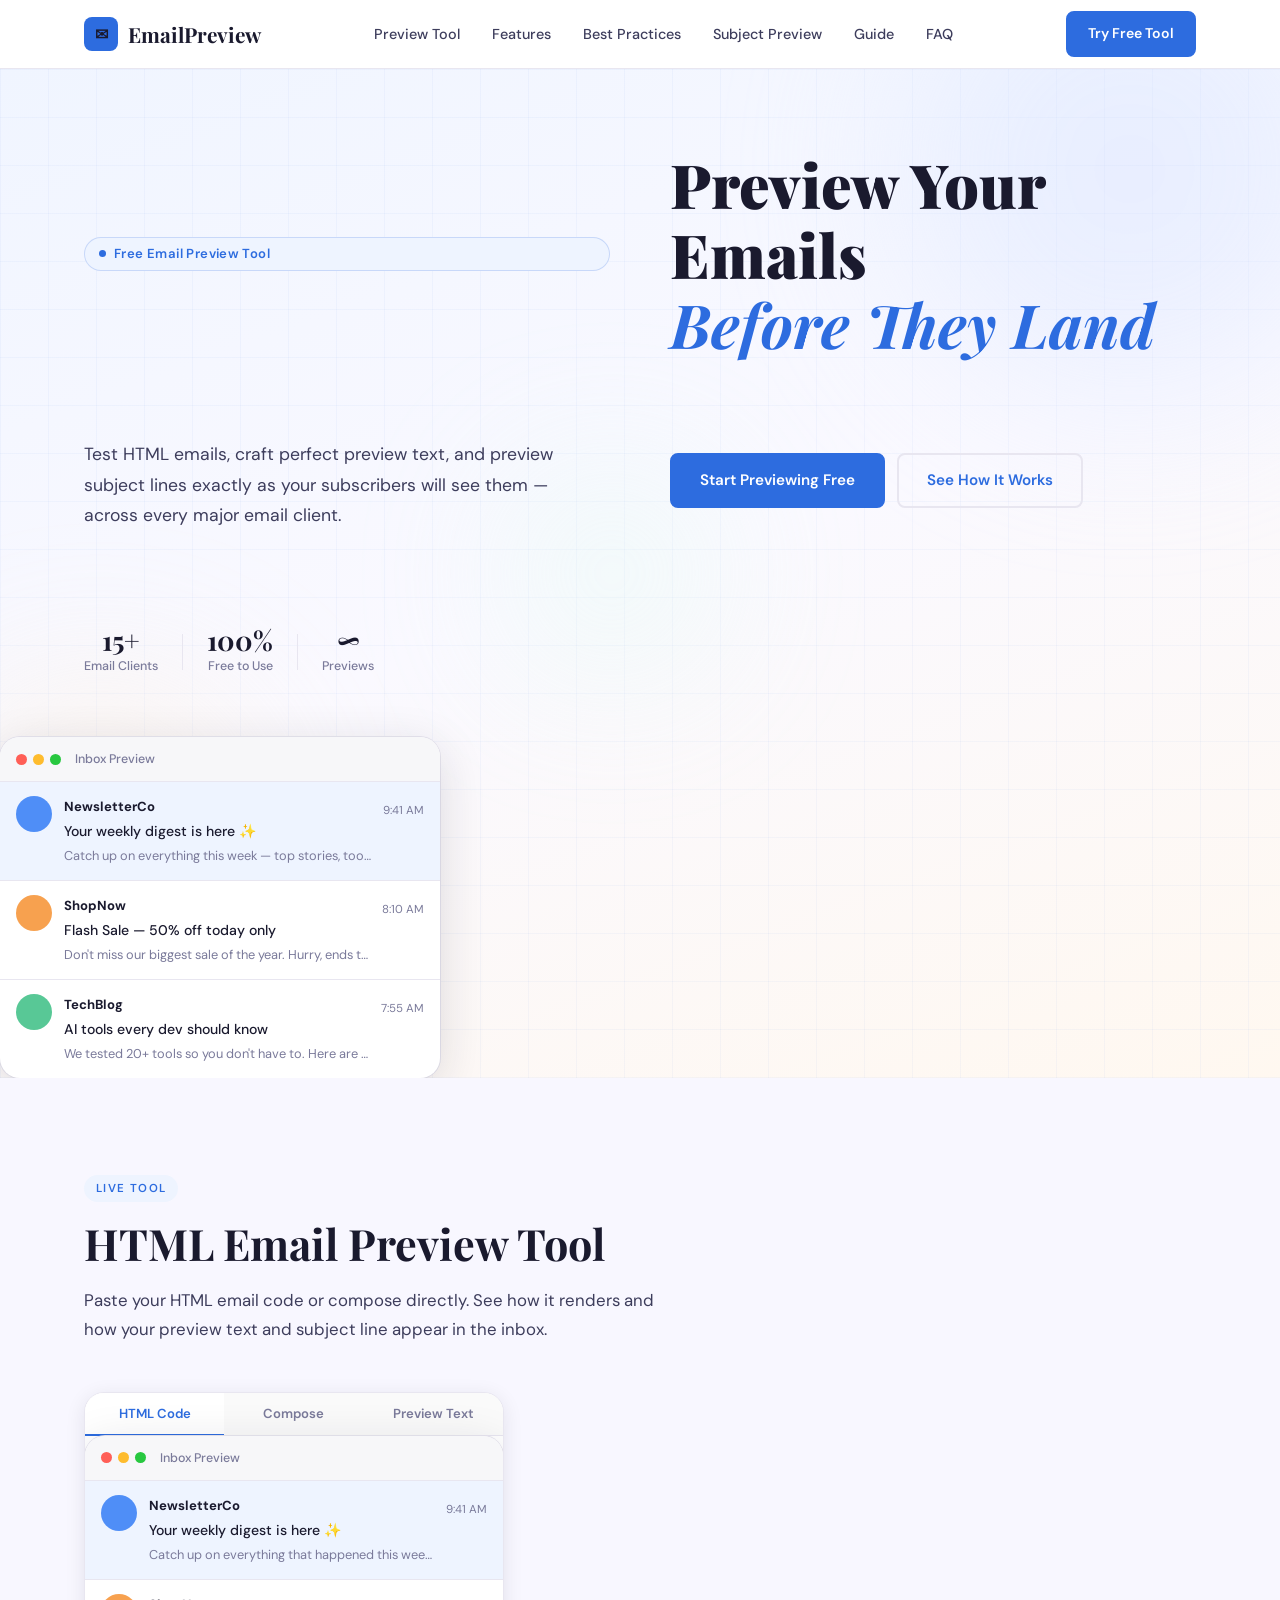
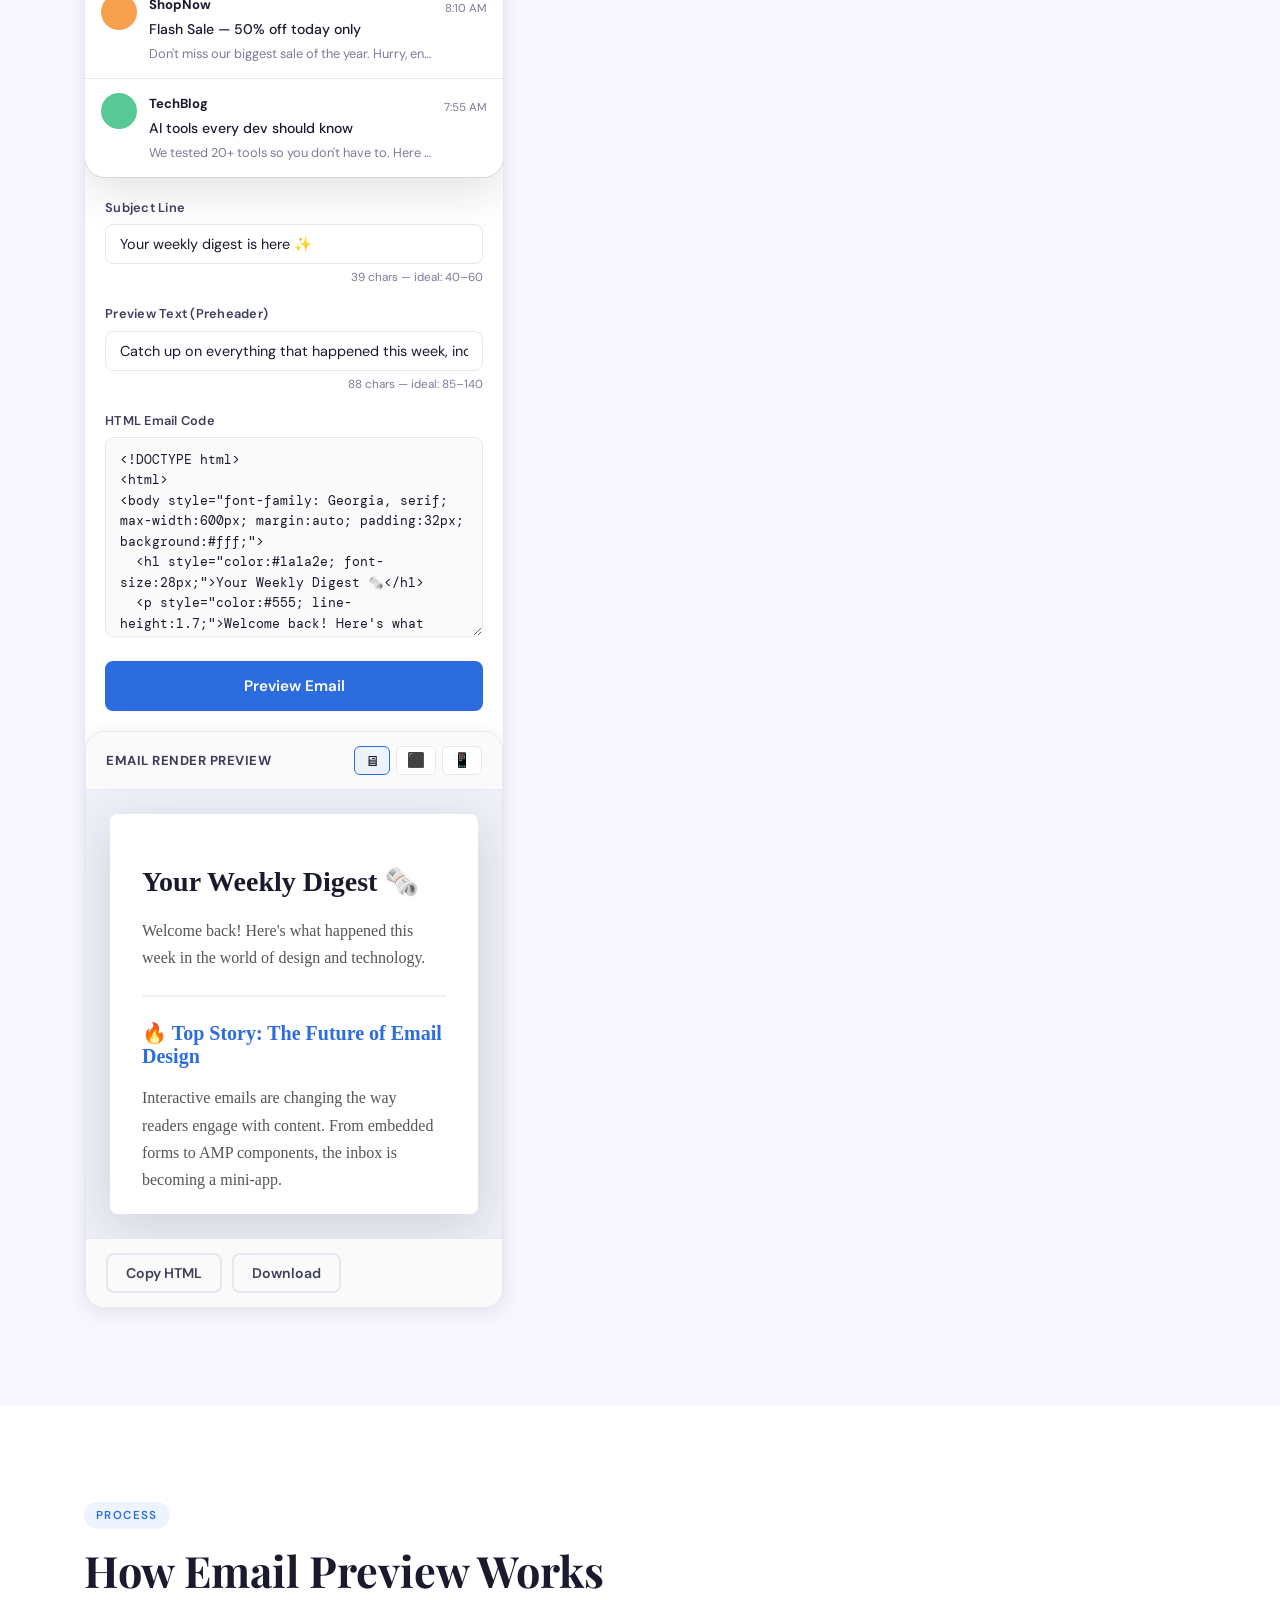
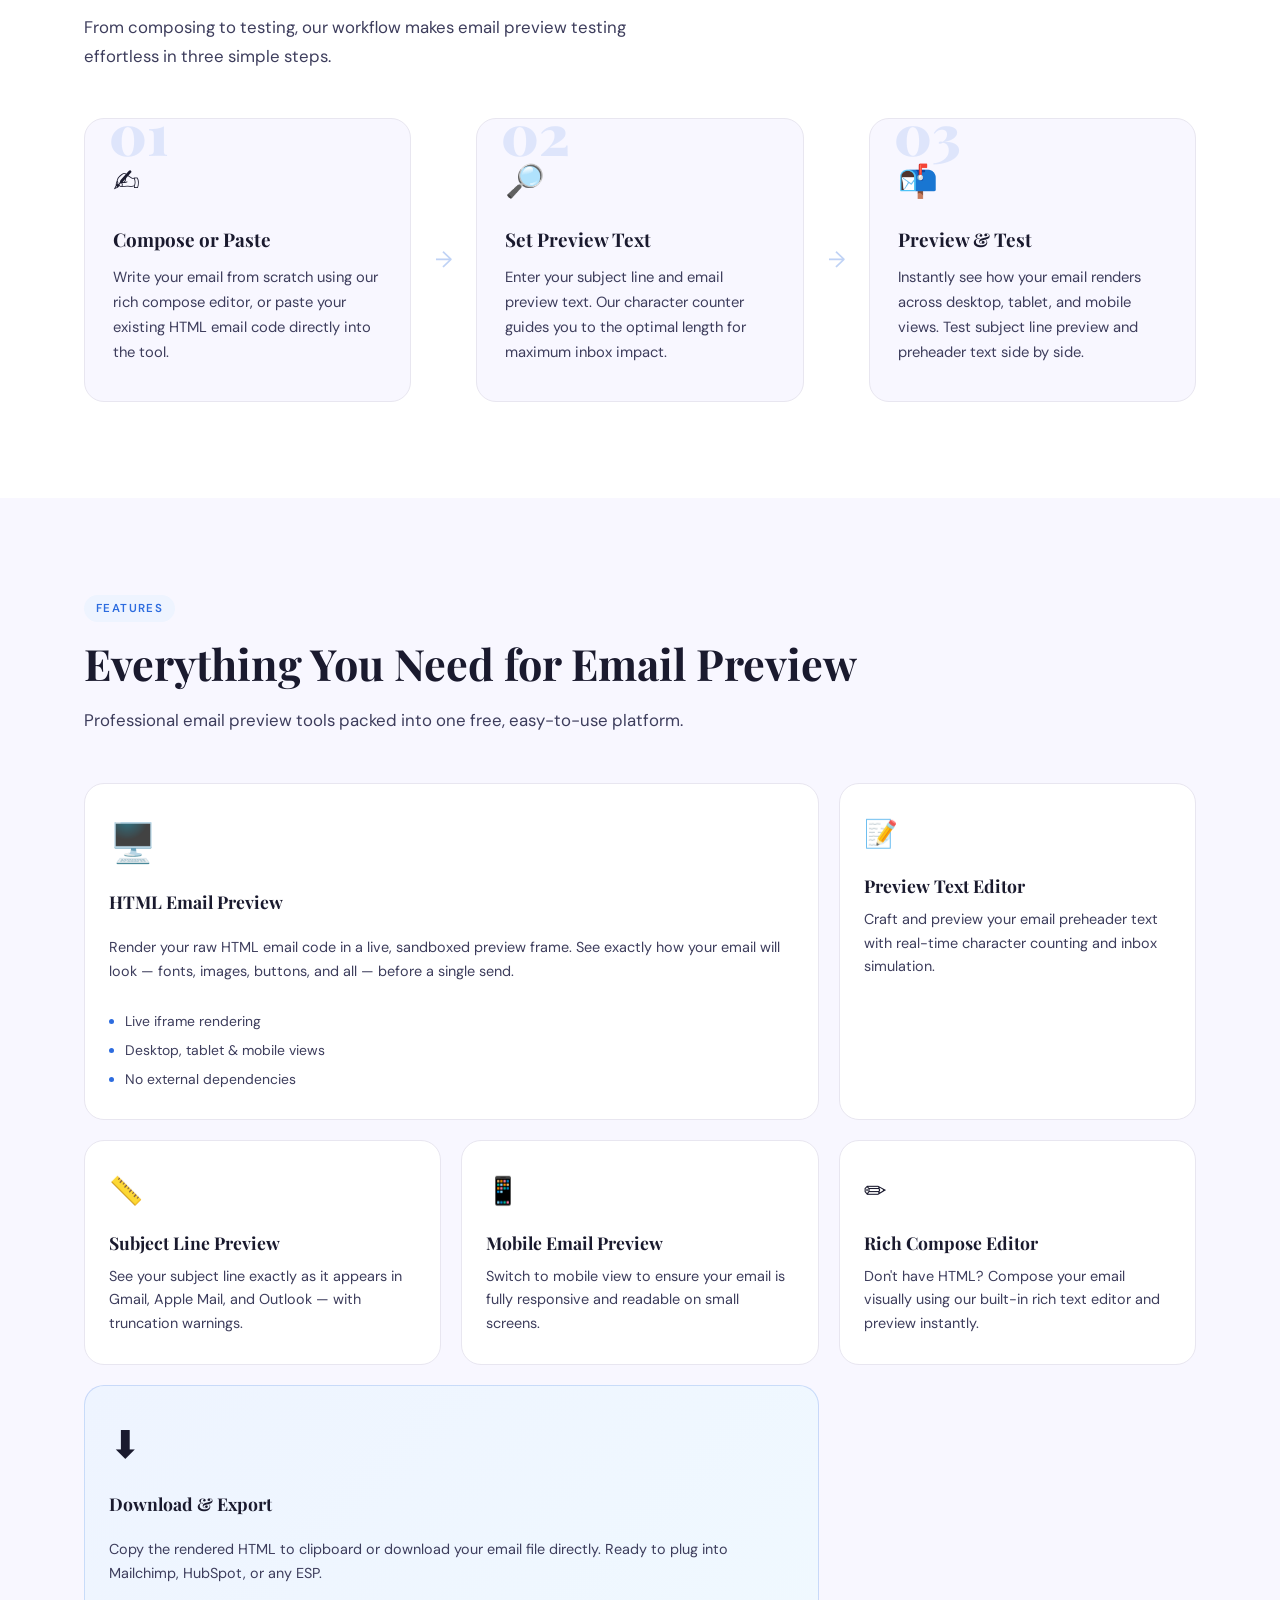
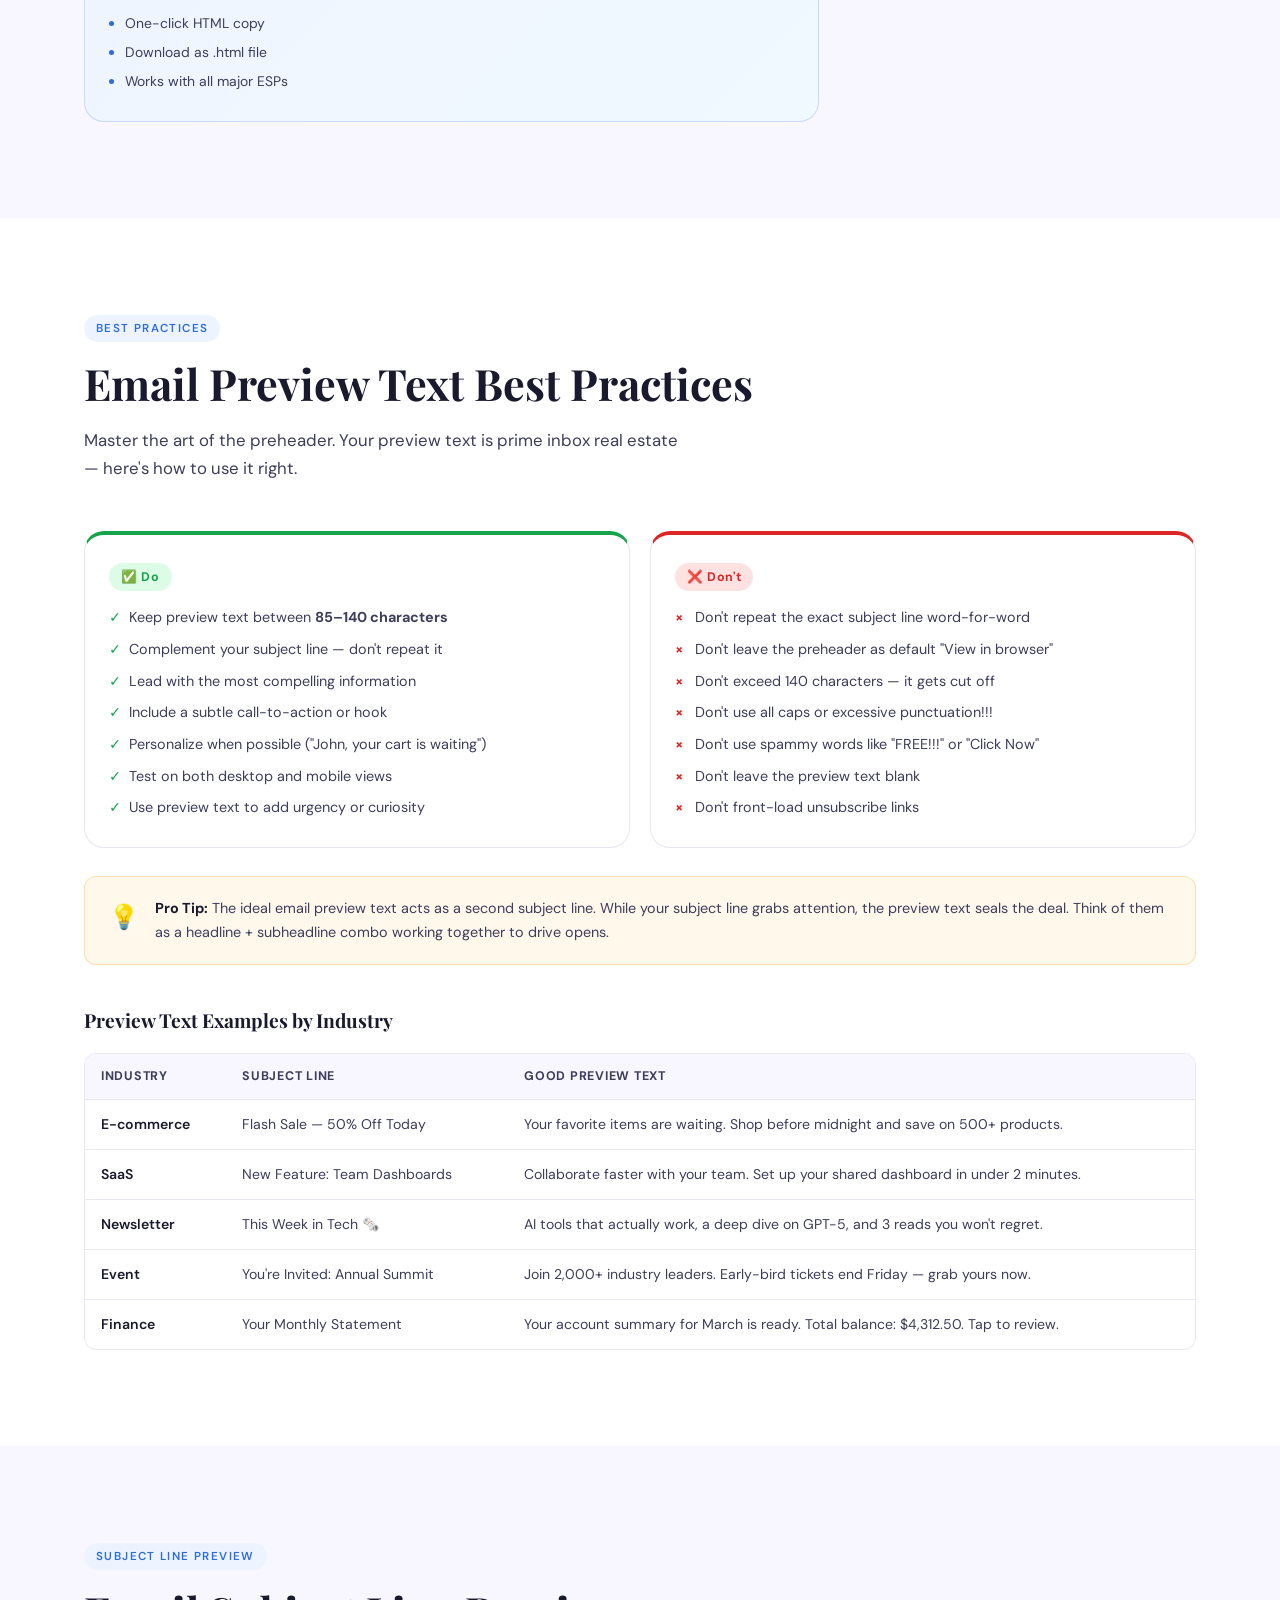
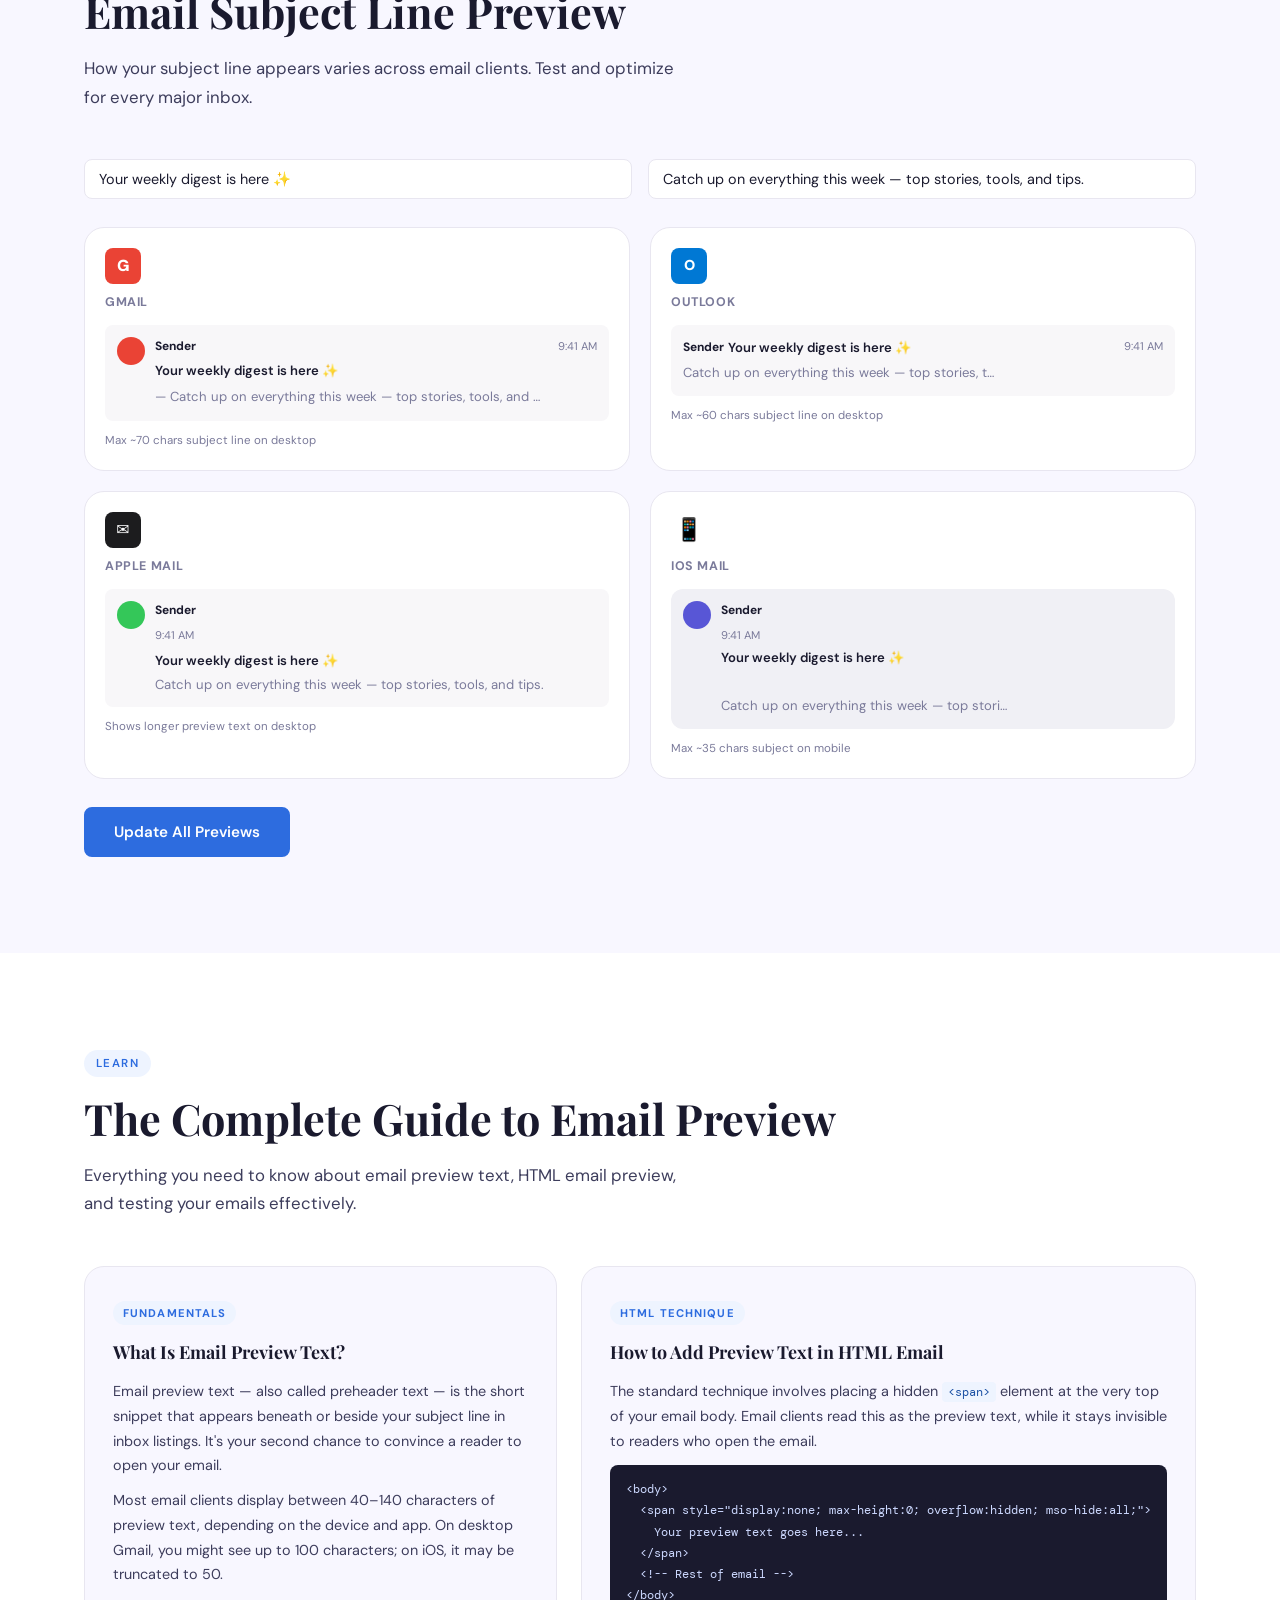
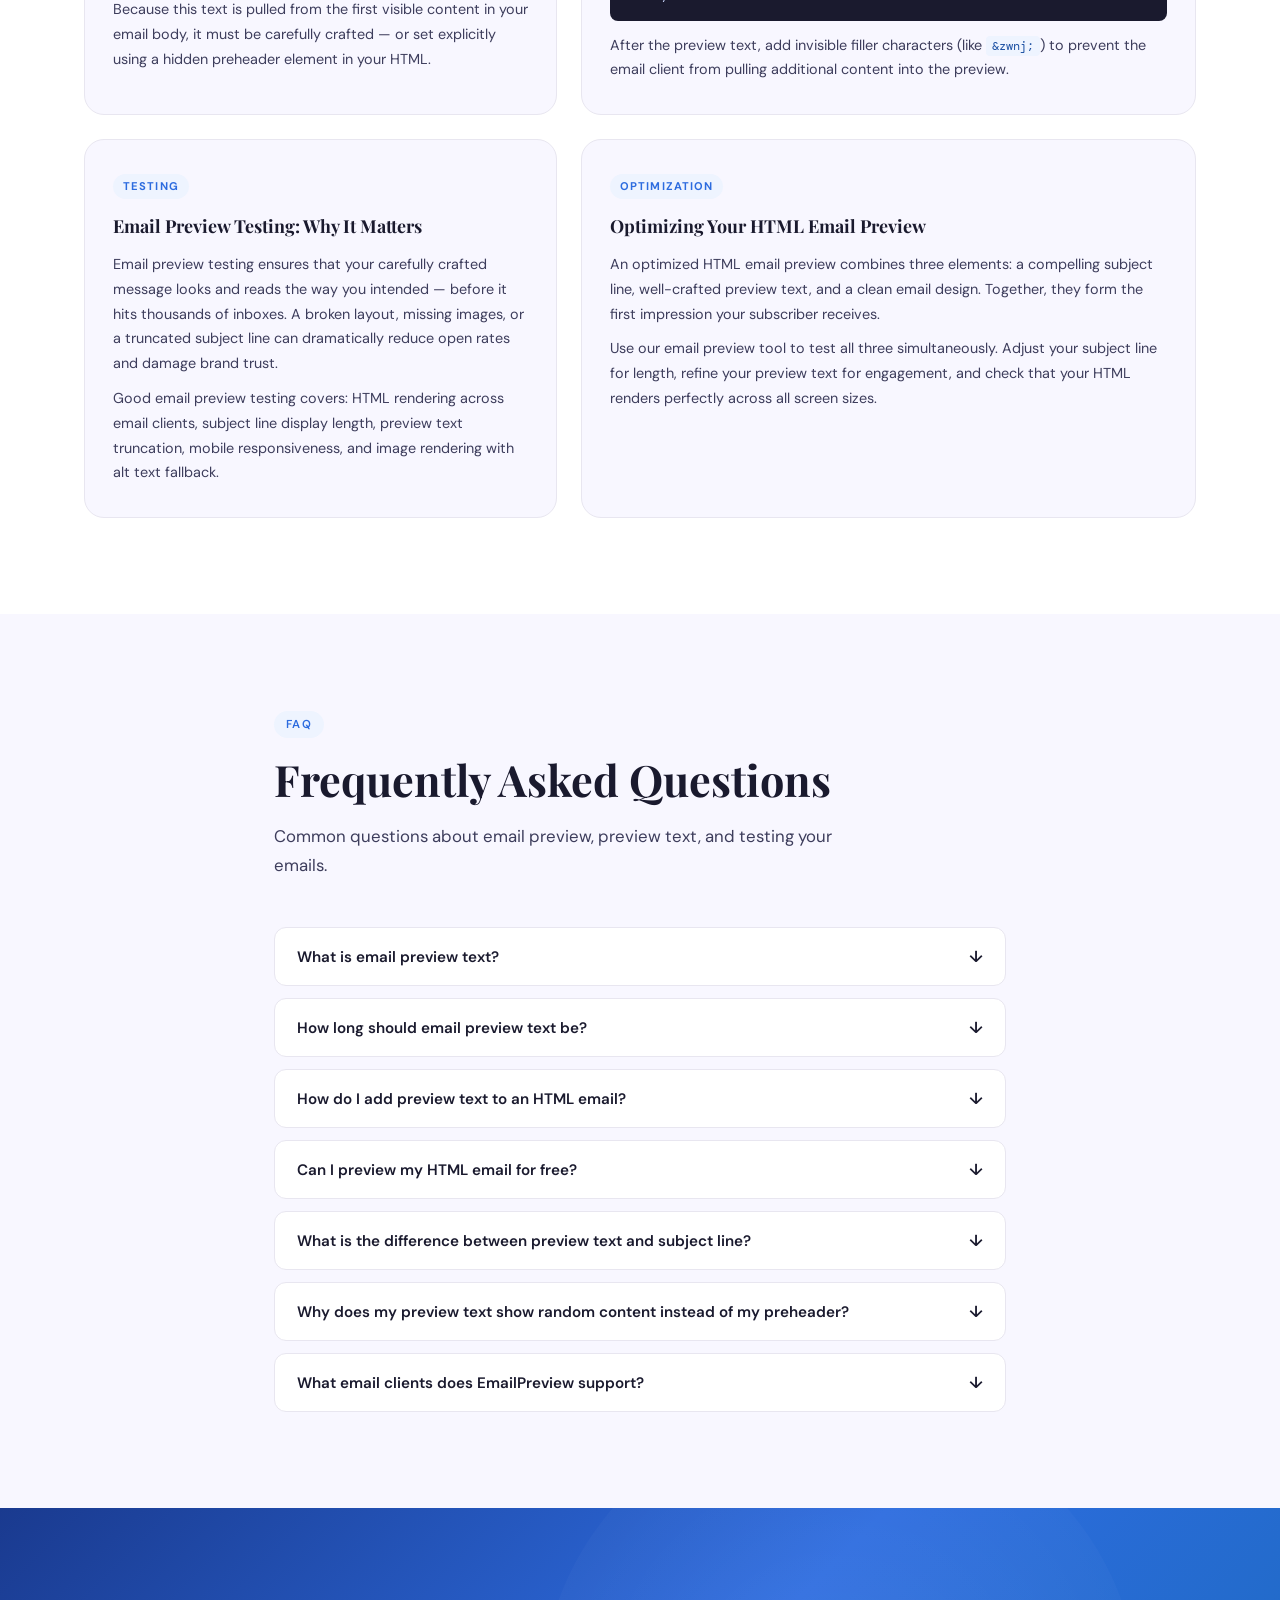
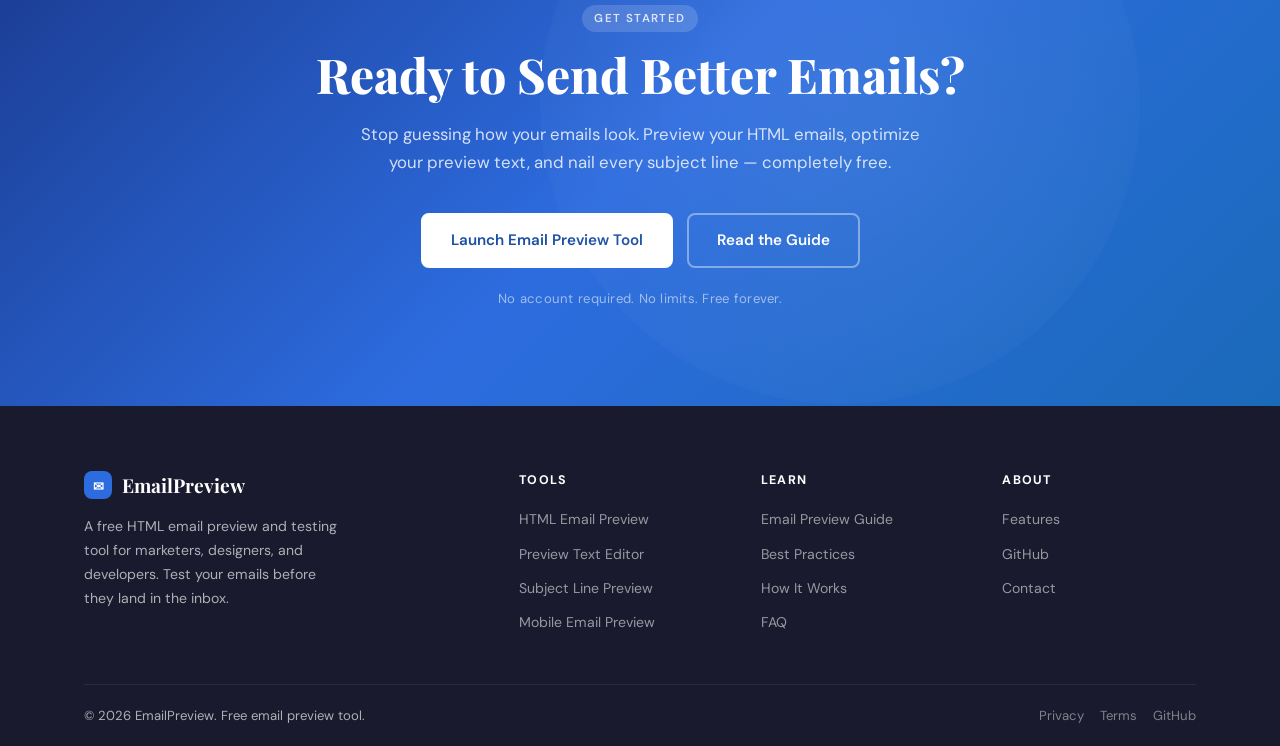
==== index.html @ e6f42e0b "Update index.html" ====
<!DOCTYPE html>
<html lang="en">
<head>
  <meta charset="UTF-8" />
  <meta name="viewport" content="width=device-width, initial-scale=1.0" />
  <title>EmailPreview – HTML Email Preview & Testing Tool</title>
  <meta name="description" content="EmailPreview is a free HTML email preview tool that lets you test, render, and optimize your email preview text, subject lines, and layouts across all major email clients." />
  <meta name="keywords" content="email preview, html email preview, email preview text, preview text in email, email preview testing, email preview tools, email subject line preview" />
  <meta name="author" content="EmailPreview" />
  <meta name="robots" content="index, follow" />
  <link rel="canonical" href="https://emailpreview.github.io/" />
  <link rel="icon" type="image/png" sizes="32x32" href="/favicon.png">

  <!-- Open Graph -->
  <meta property="og:title" content="EmailPreview – HTML Email Preview & Testing Tool" />
  <meta property="og:description" content="Test and preview your HTML emails, subject lines, and preview text before sending. Free email preview tool." />
  <meta property="og:url" content="https://emailpreview.github.io/" />
  <meta property="og:type" content="website" />
  <meta property="og:image" content="https://emailpreview.github.io/assets/og-image.png" />

  <!-- Twitter Card -->
  <meta name="twitter:card" content="summary_large_image" />
  <meta name="twitter:title" content="EmailPreview – HTML Email Preview & Testing Tool" />
  <meta name="twitter:description" content="Test your emails before sending. Preview HTML emails, subject lines, and preview text instantly." />

  <!-- Schema Markup -->
  <script type="application/ld+json">
  {
    "@context": "https://schema.org",
    "@type": "WebApplication",
    "name": "EmailPreview",
    "url": "https://emailpreview.github.io/",
    "description": "A free HTML email preview and testing tool for marketers and developers.",
    "applicationCategory": "DeveloperApplication",
    "operatingSystem": "Web",
    "offers": {
      "@type": "Offer",
      "price": "0",
      "priceCurrency": "USD"
    },
    "featureList": [
      "HTML Email Preview",
      "Email Preview Text Editor",
      "Subject Line Preview",
      "Mobile Email Preview",
      "Email Preview Testing"
    ]
  }
  </script>
  <script type="application/ld+json">
  {
    "@context": "https://schema.org",
    "@type": "FAQPage",
    "mainEntity": [
      {
        "@type": "Question",
        "name": "What is email preview text?",
        "acceptedAnswer": {
          "@type": "Answer",
          "text": "Email preview text is the short snippet of text that appears below or next to your subject line in most email clients. It gives recipients a quick glimpse of the email content before they open it."
        }
      },
      {
        "@type": "Question",
        "name": "How long should email preview text be?",
        "acceptedAnswer": {
          "@type": "Answer",
          "text": "Email preview text should typically be between 85–140 characters. Most email clients display 40–140 characters depending on the device and screen size."
        }
      },
      {
        "@type": "Question",
        "name": "How do I add preview text to an HTML email?",
        "acceptedAnswer": {
          "@type": "Answer",
          "text": "Add a hidden span element right after the opening body tag in your HTML email with the preview text. Use CSS to hide it from the visible email body while keeping it readable by email clients."
        }
      }
    ]
  }
  </script>

  <link rel="preconnect" href="https://fonts.googleapis.com" />
  <link rel="preconnect" href="https://fonts.gstatic.com" crossorigin />
  <link href="https://fonts.googleapis.com/css2?family=Playfair+Display:wght@400;600;700;900&family=DM+Sans:wght@300;400;500;600&family=DM+Mono:wght@400;500&display=swap" rel="stylesheet" />
  <link rel="stylesheet" href="css/style.css" />
</head>
<body>
  <!-- Header injected by JS -->
  <div id="header-root"></div>

  <main>

    <!-- HERO SECTION -->
    <section class="hero" id="home">
      <div class="hero-bg">
        <div class="hero-grid"></div>
        <div class="hero-blob blob-1"></div>
        <div class="hero-blob blob-2"></div>
        <div class="hero-blob blob-3"></div>
      </div>
      <div class="container hero-inner">
        <div class="hero-badge">
          <span class="badge-dot"></span>
          Free Email Preview Tool
        </div>
        <h1 class="hero-title">
          Preview Your Emails<br />
          <em>Before They Land</em>
        </h1>
        <p class="hero-subtitle">
          Test HTML emails, craft perfect preview text, and preview subject lines exactly as your subscribers will see them — across every major email client.
        </p>
        <div class="hero-cta">
          <a href="#preview-tool" class="btn btn-primary">Start Previewing Free</a>
          <a href="#how-it-works" class="btn btn-ghost">See How It Works</a>
        </div>
        <div class="hero-stats">
          <div class="stat-item">
            <span class="stat-num">15+</span>
            <span class="stat-label">Email Clients</span>
          </div>
          <div class="stat-divider"></div>
          <div class="stat-item">
            <span class="stat-num">100%</span>
            <span class="stat-label">Free to Use</span>
          </div>
          <div class="stat-divider"></div>
          <div class="stat-item">
            <span class="stat-num">∞</span>
            <span class="stat-label">Previews</span>
          </div>
        </div>
      </div>
      <div class="hero-mockup-wrap">
        <div class="email-inbox-mockup">
          <div class="mockup-header">
            <div class="mockup-dot r"></div>
            <div class="mockup-dot y"></div>
            <div class="mockup-dot g"></div>
            <span class="mockup-title">Inbox Preview</span>
          </div>
          <div class="mockup-row active" id="mockup-row-1">
            <div class="mockup-avatar" style="background:#4F8EF7"></div>
            <div class="mockup-content">
              <div class="mockup-line sender">NewsletterCo</div>
              <div class="mockup-line subject" id="preview-subject-display">Your weekly digest is here ✨</div>
              <div class="mockup-line preview" id="preview-text-display">Catch up on everything that happened this week, including our top picks and exclusive...</div>
            </div>
            <div class="mockup-meta">
              <span class="mockup-time">9:41 AM</span>
            </div>
          </div>
          <div class="mockup-row">
            <div class="mockup-avatar" style="background:#F7A14F"></div>
            <div class="mockup-content">
              <div class="mockup-line sender">ShopNow</div>
              <div class="mockup-line subject">Flash Sale — 50% off today only</div>
              <div class="mockup-line preview">Don't miss our biggest sale of the year. Hurry, ends tonight at midnight.</div>
            </div>
            <div class="mockup-meta">
              <span class="mockup-time">8:10 AM</span>
            </div>
          </div>
          <div class="mockup-row">
            <div class="mockup-avatar" style="background:#58C896"></div>
            <div class="mockup-content">
              <div class="mockup-line sender">TechBlog</div>
              <div class="mockup-line subject">AI tools every dev should know</div>
              <div class="mockup-line preview">We tested 20+ tools so you don't have to. Here are the ones worth your time.</div>
            </div>
            <div class="mockup-meta">
              <span class="mockup-time">7:55 AM</span>
            </div>
          </div>
        </div>
      </div>
    </section>

    <!-- LIVE PREVIEW TOOL SECTION -->
    <section class="section preview-tool-section" id="preview-tool">
      <div class="container">
        <div class="section-label">Live Tool</div>
        <h2 class="section-title">HTML Email Preview Tool</h2>
        <p class="section-subtitle">Paste your HTML email code or compose directly. See how it renders and how your preview text and subject line appear in the inbox.</p>

        <div class="tool-layout">
          <div class="tool-panel tool-input-panel">
            <div class="panel-tabs">
              <button class="tab-btn active" data-tab="html">HTML Code</button>
              <button class="tab-btn" data-tab="compose">Compose</button>
              <button class="tab-btn" data-tab="previewtext">Preview Text</button>
            </div>

            <div class="hero-mockup-wrap">
        <div class="email-inbox-mockup">
          <div class="mockup-header">
            <div class="mockup-dot r"></div>
            <div class="mockup-dot y"></div>
            <div class="mockup-dot g"></div>
            <span class="mockup-title">Inbox Preview</span>
          </div>
          <div class="mockup-row active" id="mockup-row-1">
            <div class="mockup-avatar" style="background:#4F8EF7"></div>
            <div class="mockup-content">
              <div class="mockup-line sender">NewsletterCo</div>
              <div class="mockup-line subject" id="preview-subject-display">Your weekly digest is here ✨</div>
              <div class="mockup-line preview" id="preview-text-display">Catch up on everything that happened this week, including our top picks and exclusive...</div>
            </div>
            <div class="mockup-meta">
              <span class="mockup-time">9:41 AM</span>
            </div>
          </div>
          <div class="mockup-row">
            <div class="mockup-avatar" style="background:#F7A14F"></div>
            <div class="mockup-content">
              <div class="mockup-line sender">ShopNow</div>
              <div class="mockup-line subject">Flash Sale — 50% off today only</div>
              <div class="mockup-line preview">Don't miss our biggest sale of the year. Hurry, ends tonight at midnight.</div>
            </div>
            <div class="mockup-meta">
              <span class="mockup-time">8:10 AM</span>
            </div>
          </div>
          <div class="mockup-row">
            <div class="mockup-avatar" style="background:#58C896"></div>
            <div class="mockup-content">
              <div class="mockup-line sender">TechBlog</div>
              <div class="mockup-line subject">AI tools every dev should know</div>
              <div class="mockup-line preview">We tested 20+ tools so you don't have to. Here are the ones worth your time.</div>
            </div>
            <div class="mockup-meta">
              <span class="mockup-time">7:55 AM</span>
            </div>
          </div>
        </div>

            <!-- HTML Tab -->
            <div class="tab-content active" id="tab-html">
              <div class="input-group">
                <label>Subject Line</label>
                <input type="text" id="subject-input" class="text-input" placeholder="Enter your email subject line..." value="Your weekly digest is here ✨" />
                <div class="char-counter"><span id="subject-char-count">39</span> chars — ideal: 40–60</div>
              </div>
              <div class="input-group">
                <label>Preview Text (Preheader)</label>
                <input type="text" id="preheader-input" class="text-input" placeholder="Enter your email preview text..." value="Catch up on everything that happened this week, including our top picks and exclusive..." />
                <div class="char-counter"><span id="preheader-char-count">88</span> chars — ideal: 85–140</div>
              </div>
              <div class="input-group">
                <label>HTML Email Code</label>
                <textarea id="html-input" class="code-input" placeholder="Paste your HTML email here...">&lt;!DOCTYPE html&gt;
&lt;html&gt;
&lt;body style="font-family: Georgia, serif; max-width:600px; margin:auto; padding:32px; background:#fff;"&gt;
  &lt;h1 style="color:#1a1a2e; font-size:28px;"&gt;Your Weekly Digest 🗞️&lt;/h1&gt;
  &lt;p style="color:#555; line-height:1.7;"&gt;Welcome back! Here's what happened this week in the world of design and technology.&lt;/p&gt;
  &lt;hr style="border:none; border-top:2px solid #f0f0f0; margin:24px 0;" /&gt;
  &lt;h2 style="color:#2d6cdf; font-size:20px;"&gt;🔥 Top Story: The Future of Email Design&lt;/h2&gt;
  &lt;p style="color:#555; line-height:1.7;"&gt;Interactive emails are changing the way readers engage with content. From embedded forms to AMP components, the inbox is becoming a mini-app.&lt;/p&gt;
  &lt;a href="#" style="display:inline-block; margin-top:16px; padding:12px 28px; background:#2d6cdf; color:#fff; border-radius:6px; text-decoration:none; font-weight:600;"&gt;Read More →&lt;/a&gt;
  &lt;hr style="border:none; border-top:2px solid #f0f0f0; margin:24px 0;" /&gt;
  &lt;p style="color:#aaa; font-size:12px;"&gt;You're receiving this because you subscribed. &lt;a href="#" style="color:#2d6cdf;"&gt;Unsubscribe&lt;/a&gt;&lt;/p&gt;
&lt;/body&gt;
&lt;/html&gt;</textarea>
              </div>
              <button class="btn btn-primary btn-full" id="render-btn">Preview Email</button>
            </div>

            <!-- Compose Tab -->
            <div class="tab-content" id="tab-compose">
              <div class="input-group">
                <label>Subject Line</label>
                <input type="text" id="compose-subject" class="text-input" placeholder="Email subject line..." />
              </div>
              <div class="input-group">
                <label>Preview Text</label>
                <input type="text" id="compose-preheader" class="text-input" placeholder="Preview text shown in inbox..." />
              </div>
              <div class="input-group">
                <label>Email Body</label>
                <div class="compose-toolbar">
                  <button class="fmt-btn" data-cmd="bold" title="Bold"><b>B</b></button>
                  <button class="fmt-btn" data-cmd="italic" title="Italic"><i>I</i></button>
                  <button class="fmt-btn" data-cmd="underline" title="Underline"><u>U</u></button>
                  <button class="fmt-btn" data-cmd="insertOrderedList" title="Ordered List">1.</button>
                  <button class="fmt-btn" data-cmd="insertUnorderedList" title="Bullet List">•</button>
                  <button class="fmt-btn" data-cmd="justifyLeft" title="Left">⬅</button>
                  <button class="fmt-btn" data-cmd="justifyCenter" title="Center">↔</button>
                </div>
                <div class="rich-editor" id="compose-body" contenteditable="true">
                  <p>Write your email content here...</p>
                </div>
              </div>
              <button class="btn btn-primary btn-full" id="compose-render-btn">Preview Email</button>
            </div>

            <!-- Preview Text Tab -->
            <div class="tab-content" id="tab-previewtext">
              <div class="input-group">
                <label>Sender Name</label>
                <input type="text" id="pt-sender" class="text-input" placeholder="e.g. John from Acme" value="NewsletterCo" />
              </div>
              <div class="input-group">
                <label>Subject Line</label>
                <input type="text" id="pt-subject" class="text-input" placeholder="Your subject line..." value="Your weekly digest is here ✨" />
              </div>
              <div class="input-group">
                <label>Preview Text</label>
                <textarea id="pt-preheader" class="text-input" rows="3" placeholder="Your email preview text (85–140 chars recommended)...">Catch up on everything that happened this week, including our top picks and exclusive offers just for you.</textarea>
                <div class="char-counter pt-counter"><span id="pt-char-count">103</span>/140 characters</div>
                <div class="pt-bar-wrap"><div class="pt-bar" id="pt-bar"></div></div>
              </div>
              <div class="input-group">
                <label>Preview Device</label>
                <div class="device-toggle">
                  <button class="device-btn active" data-device="desktop">🖥 Desktop</button>
                  <button class="device-btn" data-device="mobile">📱 Mobile</button>
                </div>
              </div>
              <button class="btn btn-primary btn-full" id="pt-render-btn">Preview in Inbox</button>
            </div>
          </div>

          <!-- Preview Panel -->
          <div class="tool-panel tool-preview-panel">
            <div class="preview-panel-header">
              <span class="preview-panel-title">Email Render Preview</span>
              <div class="preview-controls">
                <button class="view-btn active" data-view="desktop" title="Desktop">🖥</button>
                <button class="view-btn" data-view="tablet" title="Tablet">⬛</button>
                <button class="view-btn" data-view="mobile" title="Mobile">📱</button>
              </div>
            </div>
            <div class="preview-frame-wrap" id="preview-frame-wrap">
              <div class="preview-device-frame desktop" id="preview-device-frame">
                <iframe id="email-preview-frame" title="Email Preview" sandbox="allow-same-origin"></iframe>
              </div>
            </div>
            <div class="preview-inbox-wrap" id="preview-inbox-wrap" style="display:none;">
              <div class="inbox-preview-card">
                <div class="ipc-avatar"></div>
                <div class="ipc-body">
                  <div class="ipc-sender" id="ipc-sender">NewsletterCo</div>
                  <div class="ipc-subject" id="ipc-subject">Your weekly digest is here ✨</div>
                  <div class="ipc-preview" id="ipc-preview">Catch up on everything that happened this week, including our top picks and exclusive...</div>
                </div>
                <div class="ipc-time">9:41 AM</div>
              </div>
            </div>
            <div class="preview-actions">
              <button class="btn btn-outline" id="copy-html-btn">Copy HTML</button>
              <button class="btn btn-outline" id="download-html-btn">Download</button>
            </div>
          </div>
        </div>
      </div>
    </section>

    <!-- HOW IT WORKS -->
    <section class="section how-section" id="how-it-works">
      <div class="container">
        <div class="section-label">Process</div>
        <h2 class="section-title">How Email Preview Works</h2>
        <p class="section-subtitle">From composing to testing, our workflow makes email preview testing effortless in three simple steps.</p>
        <div class="steps-grid">
          <div class="step-card">
            <div class="step-num">01</div>
            <div class="step-icon">✍️</div>
            <h3>Compose or Paste</h3>
            <p>Write your email from scratch using our rich compose editor, or paste your existing HTML email code directly into the tool.</p>
          </div>
          <div class="step-connector">→</div>
          <div class="step-card">
            <div class="step-num">02</div>
            <div class="step-icon">🔎</div>
            <h3>Set Preview Text</h3>
            <p>Enter your subject line and email preview text. Our character counter guides you to the optimal length for maximum inbox impact.</p>
          </div>
          <div class="step-connector">→</div>
          <div class="step-card">
            <div class="step-num">03</div>
            <div class="step-icon">📬</div>
            <h3>Preview & Test</h3>
            <p>Instantly see how your email renders across desktop, tablet, and mobile views. Test subject line preview and preheader text side by side.</p>
          </div>
        </div>
      </div>
    </section>

    <!-- FEATURES SECTION -->
    <section class="section features-section" id="features">
      <div class="container">
        <div class="section-label">Features</div>
        <h2 class="section-title">Everything You Need for Email Preview</h2>
        <p class="section-subtitle">Professional email preview tools packed into one free, easy-to-use platform.</p>
        <div class="features-grid">
          <div class="feature-card feature-card-lg">
            <div class="feature-icon-lg">🖥️</div>
            <h3>HTML Email Preview</h3>
            <p>Render your raw HTML email code in a live, sandboxed preview frame. See exactly how your email will look — fonts, images, buttons, and all — before a single send.</p>
            <ul class="feature-list">
              <li>Live iframe rendering</li>
              <li>Desktop, tablet & mobile views</li>
              <li>No external dependencies</li>
            </ul>
          </div>
          <div class="feature-card">
            <div class="feature-icon">📝</div>
            <h3>Preview Text Editor</h3>
            <p>Craft and preview your email preheader text with real-time character counting and inbox simulation.</p>
          </div>
          <div class="feature-card">
            <div class="feature-icon">📏</div>
            <h3>Subject Line Preview</h3>
            <p>See your subject line exactly as it appears in Gmail, Apple Mail, and Outlook — with truncation warnings.</p>
          </div>
          <div class="feature-card">
            <div class="feature-icon">📱</div>
            <h3>Mobile Email Preview</h3>
            <p>Switch to mobile view to ensure your email is fully responsive and readable on small screens.</p>
          </div>
          <div class="feature-card">
            <div class="feature-icon">✏️</div>
            <h3>Rich Compose Editor</h3>
            <p>Don't have HTML? Compose your email visually using our built-in rich text editor and preview instantly.</p>
          </div>
          <div class="feature-card feature-card-lg feature-card-accent">
            <div class="feature-icon-lg">⬇️</div>
            <h3>Download & Export</h3>
            <p>Copy the rendered HTML to clipboard or download your email file directly. Ready to plug into Mailchimp, HubSpot, or any ESP.</p>
            <ul class="feature-list">
              <li>One-click HTML copy</li>
              <li>Download as .html file</li>
              <li>Works with all major ESPs</li>
            </ul>
          </div>
        </div>
      </div>
    </section>

    <!-- PREVIEW TEXT BEST PRACTICES -->
    <section class="section bestpractices-section" id="best-practices">
      <div class="container">
        <div class="section-label">Best Practices</div>
        <h2 class="section-title">Email Preview Text Best Practices</h2>
        <p class="section-subtitle">Master the art of the preheader. Your preview text is prime inbox real estate — here's how to use it right.</p>

        <div class="bp-grid">
          <div class="bp-card bp-do">
            <div class="bp-badge do-badge">✅ Do</div>
            <ul>
              <li>Keep preview text between <strong>85–140 characters</strong></li>
              <li>Complement your subject line — don't repeat it</li>
              <li>Lead with the most compelling information</li>
              <li>Include a subtle call-to-action or hook</li>
              <li>Personalize when possible ("John, your cart is waiting")</li>
              <li>Test on both desktop and mobile views</li>
              <li>Use preview text to add urgency or curiosity</li>
            </ul>
          </div>
          <div class="bp-card bp-dont">
            <div class="bp-badge dont-badge">❌ Don't</div>
            <ul>
              <li>Don't repeat the exact subject line word-for-word</li>
              <li>Don't leave the preheader as default "View in browser"</li>
              <li>Don't exceed 140 characters — it gets cut off</li>
              <li>Don't use all caps or excessive punctuation!!!</li>
              <li>Don't use spammy words like "FREE!!!" or "Click Now"</li>
              <li>Don't leave the preview text blank</li>
              <li>Don't front-load unsubscribe links</li>
            </ul>
          </div>
        </div>

        <div class="bp-tip-box">
          <div class="tip-icon">💡</div>
          <div class="tip-content">
            <strong>Pro Tip:</strong> The ideal email preview text acts as a second subject line. While your subject line grabs attention, the preview text seals the deal. Think of them as a headline + subheadline combo working together to drive opens.
          </div>
        </div>

        <div class="bp-examples">
          <h3>Preview Text Examples by Industry</h3>
          <div class="examples-table-wrap">
            <table class="examples-table">
              <thead>
                <tr>
                  <th>Industry</th>
                  <th>Subject Line</th>
                  <th>Good Preview Text</th>
                </tr>
              </thead>
              <tbody>
                <tr>
                  <td>E-commerce</td>
                  <td>Flash Sale — 50% Off Today</td>
                  <td>Your favorite items are waiting. Shop before midnight and save on 500+ products.</td>
                </tr>
                <tr>
                  <td>SaaS</td>
                  <td>New Feature: Team Dashboards</td>
                  <td>Collaborate faster with your team. Set up your shared dashboard in under 2 minutes.</td>
                </tr>
                <tr>
                  <td>Newsletter</td>
                  <td>This Week in Tech 🗞️</td>
                  <td>AI tools that actually work, a deep dive on GPT-5, and 3 reads you won't regret.</td>
                </tr>
                <tr>
                  <td>Event</td>
                  <td>You're Invited: Annual Summit</td>
                  <td>Join 2,000+ industry leaders. Early-bird tickets end Friday — grab yours now.</td>
                </tr>
                <tr>
                  <td>Finance</td>
                  <td>Your Monthly Statement</td>
                  <td>Your account summary for March is ready. Total balance: $4,312.50. Tap to review.</td>
                </tr>
              </tbody>
            </table>
          </div>
        </div>
      </div>
    </section>

    <!-- SUBJECT LINE PREVIEW SECTION -->
    <section class="section subjectline-section" id="subject-preview">
      <div class="container">
        <div class="section-label">Subject Line Preview</div>
        <h2 class="section-title">Email Subject Line Preview</h2>
        <p class="section-subtitle">How your subject line appears varies across email clients. Test and optimize for every major inbox.</p>

        <div class="sl-tool">
          <div class="sl-input-row">
            <input type="text" id="sl-subject" class="text-input sl-subject-input" placeholder="Type your subject line here..." value="Your weekly digest is here ✨" />
            <input type="text" id="sl-preheader-input" class="text-input sl-preheader-input" placeholder="Preview text / preheader..." value="Catch up on everything this week — top stories, tools, and tips." />
          </div>
          <div class="sl-clients-grid">
            <div class="sl-client-card" data-client="gmail">
              <div class="sl-client-logo gmail-logo">G</div>
              <div class="sl-client-name">Gmail</div>
              <div class="sl-client-preview">
                <div class="sl-inbox-row">
                  <div class="sl-avatar" style="background:#EA4335"></div>
                  <div class="sl-row-content">
                    <span class="sl-sender-name">Sender</span>
                    <span class="sl-subject-text" id="gmail-subject">Your weekly digest is here ✨</span>
                    <span class="sl-preview-text" id="gmail-preview"> — Catch up on everything this week...</span>
                  </div>
                  <span class="sl-time">9:41 AM</span>
                </div>
              </div>
              <div class="sl-limit-note">Max ~70 chars subject line on desktop</div>
            </div>
            <div class="sl-client-card" data-client="outlook">
              <div class="sl-client-logo outlook-logo">O</div>
              <div class="sl-client-name">Outlook</div>
              <div class="sl-client-preview">
                <div class="sl-inbox-row outlook-style">
                  <div class="sl-row-content">
                    <span class="sl-sender-name">Sender</span>
                    <span class="sl-subject-text" id="outlook-subject">Your weekly digest is here ✨</span>
                    <span class="sl-preview-text" id="outlook-preview">Catch up on everything this week...</span>
                  </div>
                  <span class="sl-time">9:41 AM</span>
                </div>
              </div>
              <div class="sl-limit-note">Max ~60 chars subject line on desktop</div>
            </div>
            <div class="sl-client-card" data-client="apple">
              <div class="sl-client-logo apple-logo">✉</div>
              <div class="sl-client-name">Apple Mail</div>
              <div class="sl-client-preview">
                <div class="sl-inbox-row apple-style">
                  <div class="sl-avatar" style="background:#34C759"></div>
                  <div class="sl-row-content">
                    <span class="sl-sender-name">Sender</span>
                    <span class="sl-time small-time">9:41 AM</span>
                    <br/>
                    <span class="sl-subject-text" id="apple-subject">Your weekly digest is here ✨</span>
                    <span class="sl-preview-text" id="apple-preview">Catch up on everything this week — top stories, tools, and tips.</span>
                  </div>
                </div>
              </div>
              <div class="sl-limit-note">Shows longer preview text on desktop</div>
            </div>
            <div class="sl-client-card" data-client="mobile">
              <div class="sl-client-logo mobile-logo">📱</div>
              <div class="sl-client-name">iOS Mail</div>
              <div class="sl-client-preview mobile-preview">
                <div class="sl-inbox-row mobile-style">
                  <div class="sl-avatar" style="background:#5856D6"></div>
                  <div class="sl-row-content">
                    <span class="sl-sender-name">Sender</span>
                    <span class="sl-time small-time">9:41 AM</span>
                    <br/>
                    <span class="sl-subject-text" id="mobile-subject">Your weekly digest…</span>
                    <br/>
                    <span class="sl-preview-text" id="mobile-preview">Catch up on everything this week...</span>
                  </div>
                </div>
              </div>
              <div class="sl-limit-note">Max ~35 chars subject on mobile</div>
            </div>
          </div>
          <button class="btn btn-primary" id="sl-preview-btn">Update All Previews</button>
        </div>
      </div>
    </section>

    <!-- KNOWLEDGE / EDUCATIONAL SECTION -->
    <section class="section knowledge-section" id="guide">
      <div class="container">
        <div class="section-label">Learn</div>
        <h2 class="section-title">The Complete Guide to Email Preview</h2>
        <p class="section-subtitle">Everything you need to know about email preview text, HTML email preview, and testing your emails effectively.</p>
        <div class="knowledge-grid">
          <article class="knowledge-card">
            <div class="kc-tag">Fundamentals</div>
            <h3>What Is Email Preview Text?</h3>
            <p>Email preview text — also called preheader text — is the short snippet that appears beneath or beside your subject line in inbox listings. It's your second chance to convince a reader to open your email.</p>
            <p>Most email clients display between 40–140 characters of preview text, depending on the device and app. On desktop Gmail, you might see up to 100 characters; on iOS, it may be truncated to 50.</p>
            <p>Because this text is pulled from the first visible content in your email body, it must be carefully crafted — or set explicitly using a hidden preheader element in your HTML.</p>
          </article>
          <article class="knowledge-card">
            <div class="kc-tag">HTML Technique</div>
            <h3>How to Add Preview Text in HTML Email</h3>
            <p>The standard technique involves placing a hidden <code>&lt;span&gt;</code> element at the very top of your email body. Email clients read this as the preview text, while it stays invisible to readers who open the email.</p>
            <pre class="code-snippet"><code>&lt;body&gt;
  &lt;span style="display:none; max-height:0; overflow:hidden; mso-hide:all;"&gt;
    Your preview text goes here...
  &lt;/span&gt;
  &lt;!-- Rest of email --&gt;
&lt;/body&gt;</code></pre>
            <p>After the preview text, add invisible filler characters (like <code>&amp;zwnj;</code>) to prevent the email client from pulling additional content into the preview.</p>
          </article>
          <article class="knowledge-card">
            <div class="kc-tag">Testing</div>
            <h3>Email Preview Testing: Why It Matters</h3>
            <p>Email preview testing ensures that your carefully crafted message looks and reads the way you intended — before it hits thousands of inboxes. A broken layout, missing images, or a truncated subject line can dramatically reduce open rates and damage brand trust.</p>
            <p>Good email preview testing covers: HTML rendering across email clients, subject line display length, preview text truncation, mobile responsiveness, and image rendering with alt text fallback.</p>
          </article>
          <article class="knowledge-card">
            <div class="kc-tag">Optimization</div>
            <h3>Optimizing Your HTML Email Preview</h3>
            <p>An optimized HTML email preview combines three elements: a compelling subject line, well-crafted preview text, and a clean email design. Together, they form the first impression your subscriber receives.</p>
            <p>Use our email preview tool to test all three simultaneously. Adjust your subject line for length, refine your preview text for engagement, and check that your HTML renders perfectly across all screen sizes.</p>
          </article>
        </div>
      </div>
    </section>

    <!-- FAQ SECTION -->
    <section class="section faq-section" id="faq">
      <div class="container faq-container">
        <div class="section-label">FAQ</div>
        <h2 class="section-title">Frequently Asked Questions</h2>
        <p class="section-subtitle">Common questions about email preview, preview text, and testing your emails.</p>
        <div class="faq-list">
          <div class="faq-item">
            <button class="faq-q">What is email preview text? <span class="faq-arrow">↓</span></button>
            <div class="faq-a">
              <p>Email preview text is the short snippet of text that appears below or next to your subject line in most email clients (like Gmail, Outlook, and Apple Mail). It gives recipients a quick glimpse of your email's content before they open it, and is one of the most important — yet often overlooked — elements of email marketing.</p>
            </div>
          </div>
          <div class="faq-item">
            <button class="faq-q">How long should email preview text be? <span class="faq-arrow">↓</span></button>
            <div class="faq-a">
              <p>The ideal email preview text length is between 85 and 140 characters. Most email clients display 40–140 characters depending on the device and screen size. Keep the most important content within the first 85 characters to ensure it's visible on all platforms, including mobile.</p>
            </div>
          </div>
          <div class="faq-item">
            <button class="faq-q">How do I add preview text to an HTML email? <span class="faq-arrow">↓</span></button>
            <div class="faq-a">
              <p>Add a hidden <code>&lt;span&gt;</code> element right after the opening <code>&lt;body&gt;</code> tag in your HTML email with your desired preview text. Style it with <code>display:none; max-height:0; overflow:hidden;</code> to hide it from the visible email. Most email clients will read this content as the preview text.</p>
            </div>
          </div>
          <div class="faq-item">
            <button class="faq-q">Can I preview my HTML email for free? <span class="faq-arrow">↓</span></button>
            <div class="faq-a">
              <p>Yes! EmailPreview is completely free to use. Simply paste your HTML email code into our preview tool and instantly see how it renders. You can also switch between desktop, tablet, and mobile views to check responsiveness — all at no cost.</p>
            </div>
          </div>
          <div class="faq-item">
            <button class="faq-q">What is the difference between preview text and subject line? <span class="faq-arrow">↓</span></button>
            <div class="faq-a">
              <p>The subject line is the primary headline of your email, appearing in bold in most inbox views. Preview text (or preheader text) is the secondary snippet that follows the subject line in lighter text. Together, they form a two-part message designed to drive opens. The subject line gets attention; the preview text closes the deal.</p>
            </div>
          </div>
          <div class="faq-item">
            <button class="faq-q">Why does my preview text show random content instead of my preheader? <span class="faq-arrow">↓</span></button>
            <div class="faq-a">
              <p>If you haven't set an explicit preheader in your HTML, email clients will pull the first readable text from your email body — which could be navigation links, "View in browser" text, or other unintended content. Always set your preview text explicitly using a hidden preheader element for consistent results across all clients.</p>
            </div>
          </div>
          <div class="faq-item">
            <button class="faq-q">What email clients does EmailPreview support? <span class="faq-arrow">↓</span></button>
            <div class="faq-a">
              <p>Our subject line preview simulator shows inbox rendering for Gmail, Outlook, Apple Mail, and iOS Mail — the four most widely used email clients that together represent the majority of global email opens. Our HTML preview renders in a sandboxed frame that closely approximates how modern email clients display HTML content.</p>
            </div>
          </div>
        </div>
      </div>
    </section>

    <!-- CTA SECTION -->
    <section class="section cta-section" id="cta">
      <div class="container cta-inner">
        <div class="cta-blob"></div>
        <div class="section-label light">Get Started</div>
        <h2 class="cta-title">Ready to Send Better Emails?</h2>
        <p class="cta-subtitle">Stop guessing how your emails look. Preview your HTML emails, optimize your preview text, and nail every subject line — completely free.</p>
        <div class="cta-btns">
          <a href="#preview-tool" class="btn btn-white">Launch Email Preview Tool</a>
          <a href="#guide" class="btn btn-ghost-white">Read the Guide</a>
        </div>
        <div class="cta-note">No account required. No limits. Free forever.</div>
      </div>
    </section>

  </main>

  <!-- Footer injected by JS -->
  <div id="footer-root"></div>

  <script src="js/header.js"></script>
  <script src="js/footer.js"></script>
  <script src="js/app.js"></script>
</body>
</html>
---- css/style.css ----
/* =============================================
   EmailPreview — Main Stylesheet
   Theme: Educational Light / Scholarly Modern
   ============================================= */

:root {
  --ink: #1a1a2e;
  --ink-soft: #3d3d5c;
  --ink-muted: #7a7a9a;
  --surface: #ffffff;
  --surface-alt: #f8f7ff;
  --surface-card: #ffffff;
  --border: #e8e6f0;
  --accent: #2d6cdf;
  --accent-deep: #1a4fa3;
  --accent-light: #dbeafe;
  --accent-soft: #eef4ff;
  --gold: #f5a623;
  --gold-light: #fff8eb;
  --green: #16a34a;
  --green-light: #dcfce7;
  --red: #dc2626;
  --red-light: #fee2e2;
  --teal: #0d9488;
  --teal-light: #ccfbf1;
  --radius: 12px;
  --radius-lg: 20px;
  --radius-sm: 8px;
  --shadow-sm: 0 1px 4px rgba(26,26,46,0.06);
  --shadow: 0 4px 20px rgba(26,26,46,0.09);
  --shadow-lg: 0 12px 48px rgba(26,26,46,0.14);
  --font-display: 'Playfair Display', Georgia, serif;
  --font-body: 'DM Sans', system-ui, sans-serif;
  --font-mono: 'DM Mono', monospace;
  --transition: 0.22s cubic-bezier(0.4,0,0.2,1);
}

*, *::before, *::after { box-sizing: border-box; margin: 0; padding: 0; }

html { scroll-behavior: smooth; font-size: 16px; }

body {
  font-family: var(--font-body);
  background: var(--surface);
  color: var(--ink);
  line-height: 1.65;
  overflow-x: hidden;
}

a { color: var(--accent); text-decoration: none; }
a:hover { text-decoration: underline; }

img { max-width: 100%; display: block; }

.container {
  max-width: 1160px;
  margin: 0 auto;
  padding: 0 24px;
}

/* =====================
   TYPOGRAPHY
   ===================== */
.section-label {
  display: inline-block;
  font-size: 0.72rem;
  font-weight: 600;
  letter-spacing: 0.12em;
  text-transform: uppercase;
  color: var(--accent);
  background: var(--accent-soft);
  padding: 4px 12px;
  border-radius: 100px;
  margin-bottom: 14px;
}
.section-label.light { color: rgba(255,255,255,0.8); background: rgba(255,255,255,0.15); }

.section-title {
  font-family: var(--font-display);
  font-size: clamp(1.8rem, 3.5vw, 2.7rem);
  font-weight: 700;
  color: var(--ink);
  line-height: 1.25;
  margin-bottom: 16px;
}

.section-subtitle {
  font-size: 1.05rem;
  color: var(--ink-soft);
  max-width: 600px;
  margin-bottom: 48px;
  line-height: 1.7;
}

.section {
  padding: 96px 0;
}

/* =====================
   BUTTONS
   ===================== */
.btn {
  display: inline-flex;
  align-items: center;
  gap: 8px;
  padding: 13px 28px;
  border-radius: var(--radius-sm);
  font-family: var(--font-body);
  font-size: 0.95rem;
  font-weight: 600;
  cursor: pointer;
  border: 2px solid transparent;
  transition: all var(--transition);
  text-decoration: none;
  white-space: nowrap;
}
.btn:hover { text-decoration: none; }
.btn-primary {
  background: var(--accent);
  color: #fff;
  border-color: var(--accent);
}
.btn-primary:hover { background: var(--accent-deep); border-color: var(--accent-deep); transform: translateY(-1px); box-shadow: 0 6px 20px rgba(45,108,223,0.35); }
.btn-ghost {
  background: transparent;
  color: var(--accent);
  border-color: var(--border);
}
.btn-ghost:hover { border-color: var(--accent); background: var(--accent-soft); }
.btn-outline {
  background: transparent;
  color: var(--ink-soft);
  border-color: var(--border);
  font-size: 0.88rem;
  padding: 9px 18px;
}
.btn-outline:hover { border-color: var(--accent); color: var(--accent); }
.btn-white {
  background: #fff;
  color: var(--accent-deep);
  border-color: #fff;
}
.btn-white:hover { background: var(--accent-soft); transform: translateY(-1px); }
.btn-ghost-white {
  background: transparent;
  color: #fff;
  border-color: rgba(255,255,255,0.4);
}
.btn-ghost-white:hover { border-color: #fff; background: rgba(255,255,255,0.1); }
.btn-full { width: 100%; justify-content: center; }

/* =====================
   HEADER
   ===================== */
#site-header {
  position: sticky;
  top: 0;
  z-index: 100;
  background: rgba(255,255,255,0.95);
  backdrop-filter: blur(12px);
  -webkit-backdrop-filter: blur(12px);
  border-bottom: 1px solid var(--border);
  transition: box-shadow var(--transition);
}
#site-header.scrolled { box-shadow: var(--shadow); }

.header-inner {
  display: flex;
  align-items: center;
  justify-content: space-between;
  height: 68px;
  gap: 32px;
}
.header-logo {
  display: flex;
  align-items: center;
  gap: 10px;
  font-family: var(--font-display);
  font-size: 1.3rem;
  font-weight: 700;
  color: var(--ink);
  text-decoration: none;
}
.header-logo:hover { text-decoration: none; color: var(--accent); }
.logo-icon {
  width: 34px; height: 34px;
  background: var(--accent);
  border-radius: 8px;
  display: flex; align-items: center; justify-content: center;
  font-size: 16px;
  flex-shrink: 0;
}
.header-nav {
  display: flex;
  align-items: center;
  gap: 4px;
  list-style: none;
}
.header-nav a {
  padding: 7px 14px;
  border-radius: 7px;
  font-size: 0.9rem;
  font-weight: 500;
  color: var(--ink-soft);
  transition: all var(--transition);
}
.header-nav a:hover { color: var(--accent); background: var(--accent-soft); text-decoration: none; }

.header-cta { display: flex; align-items: center; gap: 10px; }

.hamburger {
  display: none;
  flex-direction: column;
  gap: 5px;
  cursor: pointer;
  background: none;
  border: none;
  padding: 6px;
}
.hamburger span {
  display: block; width: 22px; height: 2px;
  background: var(--ink); border-radius: 2px;
  transition: all var(--transition);
}

.mobile-nav {
  display: none;
  flex-direction: column;
  background: #fff;
  border-top: 1px solid var(--border);
  padding: 16px 24px;
  gap: 4px;
}
.mobile-nav.open { display: flex; }
.mobile-nav a {
  padding: 10px 12px;
  border-radius: 7px;
  color: var(--ink-soft);
  font-size: 0.95rem;
  font-weight: 500;
  transition: all var(--transition);
}
.mobile-nav a:hover { background: var(--accent-soft); color: var(--accent); text-decoration: none; }

/* =====================
   HERO
   ===================== */
.hero {
  position: relative;
  padding: 80px 0 0;
  overflow: hidden;
  background: linear-gradient(160deg, #f0f5ff 0%, #faf9ff 50%, #fff8f0 100%);
  min-height: 92vh;
  display: flex;
  flex-direction: column;
  justify-content: center;
}
.hero-bg {
  position: absolute; inset: 0; pointer-events: none; overflow: hidden;
}
.hero-grid {
  position: absolute; inset: 0;
  background-image:
    linear-gradient(rgba(45,108,223,0.04) 1px, transparent 1px),
    linear-gradient(90deg, rgba(45,108,223,0.04) 1px, transparent 1px);
  background-size: 48px 48px;
}
.hero-blob {
  position: absolute; border-radius: 50%; filter: blur(80px); opacity: 0.35;
}
.blob-1 { width: 500px; height: 500px; background: radial-gradient(circle, #c7d8ff, #e8f0ff); top: -150px; right: -100px; }
.blob-2 { width: 320px; height: 320px; background: radial-gradient(circle, #fde8c8, #fff3e0); bottom: 80px; left: -60px; }
.blob-3 { width: 200px; height: 200px; background: radial-gradient(circle, #d1fae5, #e6fff5); top: 40%; left: 40%; }

.hero-inner {
  position: relative;
  z-index: 2;
  display: grid;
  grid-template-columns: 1fr 1fr;
  align-items: center;
  gap: 60px;
  padding-bottom: 60px;
}
@media (max-width: 900px) {
  .hero-inner { grid-template-columns: 1fr; text-align: center; }
  .hero-cta { justify-content: center; }
  .hero-stats { justify-content: center; }
  .hero-mockup-wrap { display: none; }
}

.hero-badge {
  display: inline-flex;
  align-items: center;
  gap: 8px;
  font-size: 0.82rem;
  font-weight: 600;
  color: var(--accent);
  background: var(--accent-soft);
  border: 1px solid rgba(45,108,223,0.2);
  padding: 5px 14px;
  border-radius: 100px;
  margin-bottom: 20px;
  letter-spacing: 0.03em;
}
.badge-dot {
  width: 7px; height: 7px; border-radius: 50%;
  background: var(--accent);
  animation: pulse 2s ease-in-out infinite;
}
@keyframes pulse { 0%, 100% { opacity: 1; } 50% { opacity: 0.4; } }

.hero-title {
  font-family: var(--font-display);
  font-size: clamp(2.4rem, 5vw, 3.8rem);
  font-weight: 900;
  color: var(--ink);
  line-height: 1.15;
  margin-bottom: 20px;
}
.hero-title em {
  font-style: italic;
  color: var(--accent);
  font-weight: 700;
}
.hero-subtitle {
  font-size: 1.1rem;
  color: var(--ink-soft);
  line-height: 1.75;
  margin-bottom: 36px;
  max-width: 520px;
}

.hero-cta { display: flex; flex-wrap: wrap; gap: 12px; margin-bottom: 44px; }

.hero-stats {
  display: flex;
  align-items: center;
  gap: 24px;
}
.stat-item { text-align: center; }
.stat-num {
  display: block;
  font-family: var(--font-display);
  font-size: 1.7rem;
  font-weight: 700;
  color: var(--ink);
  line-height: 1;
}
.stat-label { font-size: 0.78rem; color: var(--ink-muted); font-weight: 500; margin-top: 2px; display: block; }
.stat-divider { width: 1px; height: 36px; background: var(--border); }

/* Hero Mockup */
.hero-mockup-wrap {
  position: relative;
  z-index: 2;
  animation: floatUp 0.8s ease both;
}
@keyframes floatUp { from { opacity: 0; transform: translateY(24px); } to { opacity: 1; transform: translateY(0); } }

.email-inbox-mockup {
  background: #fff;
  border-radius: var(--radius-lg);
  box-shadow: var(--shadow-lg), 0 0 0 1px var(--border);
  overflow: hidden;
  max-width: 440px;
}
.mockup-header {
  display: flex;
  align-items: center;
  gap: 6px;
  padding: 12px 16px;
  background: #f7f7f9;
  border-bottom: 1px solid var(--border);
}
.mockup-dot { width: 11px; height: 11px; border-radius: 50%; }
.mockup-dot.r { background: #ff5f57; }
.mockup-dot.y { background: #febc2e; }
.mockup-dot.g { background: #28c840; }
.mockup-title { margin-left: 8px; font-size: 0.78rem; color: var(--ink-muted); font-weight: 500; }
.mockup-row {
  display: flex;
  align-items: flex-start;
  gap: 12px;
  padding: 14px 16px;
  border-bottom: 1px solid var(--border);
  cursor: pointer;
  transition: background var(--transition);
}
.mockup-row:last-child { border-bottom: none; }
.mockup-row:hover, .mockup-row.active { background: var(--accent-soft); }
.mockup-avatar {
  width: 36px; height: 36px; border-radius: 50%; flex-shrink: 0;
  display: flex; align-items: center; justify-content: center;
  font-size: 14px; font-weight: 700; color: #fff;
}
.mockup-content { flex: 1; min-width: 0; }
.mockup-line { white-space: nowrap; overflow: hidden; text-overflow: ellipsis; }
.mockup-line.sender { font-size: 0.82rem; font-weight: 700; color: var(--ink); }
.mockup-line.subject { font-size: 0.88rem; color: var(--ink); margin: 2px 0; font-weight: 500; }
.mockup-line.preview { font-size: 0.8rem; color: var(--ink-muted); }
.mockup-meta { flex-shrink: 0; }
.mockup-time { font-size: 0.72rem; color: var(--ink-muted); }

/* =====================
   PREVIEW TOOL SECTION
   ===================== */
.preview-tool-section { background: var(--surface-alt); }
.tool-layout {
  display: grid;
  grid-template-columns: 420px 1fr;
  gap: 28px;
  align-items: flex-start;
}
@media (max-width: 1000px) { .tool-layout { grid-template-columns: 1fr; } }

.tool-panel {
  background: #fff;
  border-radius: var(--radius-lg);
  border: 1px solid var(--border);
  box-shadow: var(--shadow);
  overflow: hidden;
}

.panel-tabs {
  display: flex;
  border-bottom: 1px solid var(--border);
  background: #fafafa;
}
.tab-btn {
  flex: 1;
  padding: 12px 8px;
  font-size: 0.82rem;
  font-weight: 600;
  color: var(--ink-muted);
  background: none;
  border: none;
  cursor: pointer;
  border-bottom: 2px solid transparent;
  margin-bottom: -1px;
  transition: all var(--transition);
  font-family: var(--font-body);
}
.tab-btn:hover { color: var(--accent); }
.tab-btn.active { color: var(--accent); border-bottom-color: var(--accent); background: #fff; }

.tab-content { display: none; padding: 20px; }
.tab-content.active { display: block; }

.input-group { margin-bottom: 16px; }
.input-group label {
  display: block;
  font-size: 0.8rem;
  font-weight: 600;
  color: var(--ink-soft);
  margin-bottom: 6px;
  letter-spacing: 0.02em;
}
.text-input {
  width: 100%;
  padding: 10px 14px;
  border: 1.5px solid var(--border);
  border-radius: var(--radius-sm);
  font-family: var(--font-body);
  font-size: 0.9rem;
  color: var(--ink);
  background: #fff;
  transition: border-color var(--transition);
  outline: none;
}
.text-input:focus { border-color: var(--accent); box-shadow: 0 0 0 3px rgba(45,108,223,0.1); }
textarea.text-input { resize: vertical; min-height: 80px; }

.code-input {
  width: 100%;
  padding: 12px 14px;
  border: 1.5px solid var(--border);
  border-radius: var(--radius-sm);
  font-family: var(--font-mono);
  font-size: 0.8rem;
  color: var(--ink);
  background: #fafafa;
  resize: vertical;
  min-height: 200px;
  outline: none;
  line-height: 1.6;
  transition: border-color var(--transition);
}
.code-input:focus { border-color: var(--accent); box-shadow: 0 0 0 3px rgba(45,108,223,0.1); }

.char-counter {
  font-size: 0.73rem;
  color: var(--ink-muted);
  margin-top: 4px;
  text-align: right;
}
.char-counter.warn { color: var(--gold); }
.char-counter.over { color: var(--red); }

.compose-toolbar {
  display: flex;
  gap: 4px;
  padding: 8px 10px;
  background: #f8f7ff;
  border: 1.5px solid var(--border);
  border-bottom: none;
  border-radius: var(--radius-sm) var(--radius-sm) 0 0;
}
.fmt-btn {
  padding: 5px 10px;
  border: none;
  background: none;
  cursor: pointer;
  border-radius: 5px;
  font-size: 0.85rem;
  color: var(--ink-soft);
  font-family: var(--font-body);
  transition: all var(--transition);
}
.fmt-btn:hover { background: #eee; color: var(--ink); }
.rich-editor {
  min-height: 160px;
  padding: 12px 14px;
  border: 1.5px solid var(--border);
  border-top: none;
  border-radius: 0 0 var(--radius-sm) var(--radius-sm);
  font-size: 0.9rem;
  color: var(--ink);
  outline: none;
  line-height: 1.7;
}
.rich-editor:focus { border-color: var(--accent); }

.pt-bar-wrap {
  height: 4px;
  background: var(--border);
  border-radius: 2px;
  margin-top: 6px;
  overflow: hidden;
}
.pt-bar {
  height: 100%;
  background: var(--accent);
  border-radius: 2px;
  transition: width 0.3s, background 0.3s;
  width: 73%;
}

.device-toggle {
  display: flex;
  gap: 8px;
}
.device-btn {
  flex: 1;
  padding: 8px 12px;
  border: 1.5px solid var(--border);
  border-radius: var(--radius-sm);
  background: #fff;
  cursor: pointer;
  font-size: 0.82rem;
  font-weight: 600;
  color: var(--ink-soft);
  font-family: var(--font-body);
  transition: all var(--transition);
}
.device-btn.active, .device-btn:hover {
  border-color: var(--accent);
  color: var(--accent);
  background: var(--accent-soft);
}

/* Preview Panel */
.tool-preview-panel { min-height: 500px; display: flex; flex-direction: column; }
.preview-panel-header {
  display: flex;
  align-items: center;
  justify-content: space-between;
  padding: 14px 20px;
  border-bottom: 1px solid var(--border);
  background: #fafafa;
}
.preview-panel-title { font-size: 0.82rem; font-weight: 700; color: var(--ink-soft); letter-spacing: 0.04em; text-transform: uppercase; }
.preview-controls { display: flex; gap: 6px; }
.view-btn {
  padding: 5px 10px;
  border: 1.5px solid var(--border);
  border-radius: 6px;
  background: #fff;
  cursor: pointer;
  font-size: 0.9rem;
  transition: all var(--transition);
}
.view-btn:hover, .view-btn.active { border-color: var(--accent); background: var(--accent-soft); }

.preview-frame-wrap {
  flex: 1;
  display: flex;
  align-items: flex-start;
  justify-content: center;
  padding: 24px;
  background: #edf0f7;
  min-height: 400px;
  overflow: auto;
}
.preview-device-frame {
  background: #fff;
  border-radius: 8px;
  box-shadow: var(--shadow-lg);
  overflow: hidden;
  transition: all var(--transition);
}
.preview-device-frame.desktop { width: 100%; max-width: 600px; }
.preview-device-frame.tablet { width: 480px; }
.preview-device-frame.mobile {
  width: 375px;
  border: 8px solid #222;
  border-radius: 28px;
  box-shadow: var(--shadow-lg), 0 0 0 1px #555;
}

#email-preview-frame {
  width: 100%;
  min-height: 400px;
  border: none;
  display: block;
}

.preview-inbox-wrap { padding: 24px; display: none; }
.inbox-preview-card {
  display: flex;
  align-items: flex-start;
  gap: 12px;
  padding: 16px;
  background: var(--accent-soft);
  border-radius: 10px;
  border: 1.5px solid rgba(45,108,223,0.2);
}
.ipc-avatar {
  width: 42px; height: 42px; border-radius: 50%;
  background: var(--accent); flex-shrink: 0;
}
.ipc-body { flex: 1; min-width: 0; }
.ipc-sender { font-size: 0.82rem; font-weight: 700; color: var(--ink); }
.ipc-subject { font-size: 0.9rem; color: var(--ink); font-weight: 600; margin: 2px 0; }
.ipc-preview { font-size: 0.82rem; color: var(--ink-muted); white-space: nowrap; overflow: hidden; text-overflow: ellipsis; }
.ipc-time { font-size: 0.72rem; color: var(--ink-muted); flex-shrink: 0; }

.preview-actions {
  display: flex;
  gap: 10px;
  padding: 14px 20px;
  border-top: 1px solid var(--border);
  background: #fafafa;
}

/* =====================
   HOW IT WORKS
   ===================== */
.how-section { background: #fff; }
.steps-grid {
  display: flex;
  align-items: center;
  gap: 0;
  flex-wrap: wrap;
  gap: 24px;
}
.step-card {
  flex: 1;
  min-width: 220px;
  background: var(--surface-alt);
  border: 1px solid var(--border);
  border-radius: var(--radius-lg);
  padding: 36px 28px;
  position: relative;
  transition: all var(--transition);
}
.step-card:hover { transform: translateY(-4px); box-shadow: var(--shadow); border-color: var(--accent); }
.step-num {
  position: absolute;
  top: -14px; left: 24px;
  font-family: var(--font-display);
  font-size: 3.5rem;
  font-weight: 900;
  color: var(--accent);
  opacity: 0.12;
  line-height: 1;
  pointer-events: none;
}
.step-icon { font-size: 2rem; margin-bottom: 16px; }
.step-card h3 { font-family: var(--font-display); font-size: 1.18rem; font-weight: 700; color: var(--ink); margin-bottom: 10px; }
.step-card p { font-size: 0.92rem; color: var(--ink-soft); line-height: 1.7; }
.step-connector { font-size: 1.4rem; color: var(--accent); opacity: 0.3; flex-shrink: 0; }
@media (max-width: 700px) { .step-connector { transform: rotate(90deg); } }

/* =====================
   FEATURES
   ===================== */
.features-section { background: var(--surface-alt); }
.features-grid {
  display: grid;
  grid-template-columns: repeat(3, 1fr);
  gap: 20px;
}
@media (max-width: 900px) { .features-grid { grid-template-columns: 1fr 1fr; } }
@media (max-width: 560px) { .features-grid { grid-template-columns: 1fr; } }

.feature-card {
  background: #fff;
  border: 1px solid var(--border);
  border-radius: var(--radius-lg);
  padding: 28px 24px;
  transition: all var(--transition);
}
.feature-card:hover { transform: translateY(-3px); box-shadow: var(--shadow); border-color: var(--accent); }
.feature-card-lg { grid-column: span 2; display: flex; flex-direction: column; gap: 12px; }
@media (max-width: 900px) { .feature-card-lg { grid-column: span 1; } }
.feature-card-accent { background: linear-gradient(135deg, #eef4ff 0%, #f0f9ff 100%); border-color: rgba(45,108,223,0.2); }

.feature-icon { font-size: 1.7rem; margin-bottom: 14px; }
.feature-icon-lg { font-size: 2.4rem; }
.feature-card h3 { font-family: var(--font-display); font-size: 1.1rem; font-weight: 700; color: var(--ink); margin-bottom: 8px; }
.feature-card p { font-size: 0.9rem; color: var(--ink-soft); line-height: 1.65; }
.feature-list { margin-top: 14px; padding-left: 16px; display: flex; flex-direction: column; gap: 6px; }
.feature-list li { font-size: 0.87rem; color: var(--ink-soft); }
.feature-list li::marker { color: var(--accent); }

/* =====================
   BEST PRACTICES
   ===================== */
.bestpractices-section { background: #fff; }
.bp-grid { display: grid; grid-template-columns: 1fr 1fr; gap: 20px; margin-bottom: 28px; }
@media (max-width: 700px) { .bp-grid { grid-template-columns: 1fr; } }

.bp-card {
  background: #fff;
  border: 1px solid var(--border);
  border-radius: var(--radius-lg);
  padding: 28px 24px;
}
.bp-do { border-top: 4px solid var(--green); }
.bp-dont { border-top: 4px solid var(--red); }
.bp-badge {
  display: inline-block;
  font-size: 0.78rem;
  font-weight: 700;
  padding: 4px 12px;
  border-radius: 100px;
  margin-bottom: 16px;
  letter-spacing: 0.05em;
}
.do-badge { background: var(--green-light); color: var(--green); }
.dont-badge { background: var(--red-light); color: var(--red); }
.bp-card ul { padding-left: 0; list-style: none; display: flex; flex-direction: column; gap: 10px; }
.bp-card ul li {
  font-size: 0.9rem;
  color: var(--ink-soft);
  padding-left: 20px;
  position: relative;
  line-height: 1.5;
}
.bp-do li::before { content: "✓"; position: absolute; left: 0; color: var(--green); font-weight: 700; }
.bp-dont li::before { content: "×"; position: absolute; left: 0; color: var(--red); font-weight: 700; }

.bp-tip-box {
  display: flex;
  gap: 16px;
  align-items: flex-start;
  background: var(--gold-light);
  border: 1px solid rgba(245,166,35,0.3);
  border-radius: var(--radius);
  padding: 20px 24px;
  margin-bottom: 40px;
}
.tip-icon { font-size: 1.5rem; flex-shrink: 0; }
.tip-content { font-size: 0.9rem; color: var(--ink-soft); line-height: 1.65; }
.tip-content strong { color: var(--ink); }

.bp-examples h3 { font-family: var(--font-display); font-size: 1.2rem; font-weight: 700; color: var(--ink); margin-bottom: 16px; }
.examples-table-wrap { overflow-x: auto; border-radius: var(--radius); border: 1px solid var(--border); }
.examples-table { width: 100%; border-collapse: collapse; font-size: 0.88rem; }
.examples-table th {
  padding: 12px 16px;
  background: var(--surface-alt);
  text-align: left;
  font-weight: 700;
  color: var(--ink-soft);
  font-size: 0.78rem;
  letter-spacing: 0.06em;
  text-transform: uppercase;
  border-bottom: 1px solid var(--border);
}
.examples-table td {
  padding: 14px 16px;
  border-bottom: 1px solid var(--border);
  color: var(--ink-soft);
  line-height: 1.5;
  vertical-align: top;
}
.examples-table tr:last-child td { border-bottom: none; }
.examples-table tr:hover td { background: var(--accent-soft); }
.examples-table td:first-child { font-weight: 600; color: var(--ink); white-space: nowrap; }

/* =====================
   SUBJECT LINE PREVIEW
   ===================== */
.subjectline-section { background: var(--surface-alt); }
.sl-tool { }
.sl-input-row { display: grid; grid-template-columns: 1fr 1fr; gap: 16px; margin-bottom: 28px; }
@media (max-width: 700px) { .sl-input-row { grid-template-columns: 1fr; } }
.sl-subject-input, .sl-preheader-input { }

.sl-clients-grid { display: grid; grid-template-columns: repeat(2, 1fr); gap: 20px; margin-bottom: 28px; }
@media (max-width: 700px) { .sl-clients-grid { grid-template-columns: 1fr; } }

.sl-client-card {
  background: #fff;
  border: 1px solid var(--border);
  border-radius: var(--radius-lg);
  padding: 20px;
  transition: all var(--transition);
}
.sl-client-card:hover { box-shadow: var(--shadow); }
.sl-client-logo {
  width: 36px; height: 36px; border-radius: 8px;
  display: flex; align-items: center; justify-content: center;
  font-size: 1rem; font-weight: 900; color: #fff; margin-bottom: 8px;
}
.gmail-logo { background: #EA4335; }
.outlook-logo { background: #0078D4; font-size: 0.9rem; }
.apple-logo { background: #1C1C1E; }
.mobile-logo { background: transparent; font-size: 1.4rem; }

.sl-client-name { font-size: 0.78rem; font-weight: 700; color: var(--ink-muted); letter-spacing: 0.05em; text-transform: uppercase; margin-bottom: 12px; }
.sl-client-preview {
  background: #f8f7f9;
  border-radius: 8px;
  padding: 12px;
  margin-bottom: 10px;
}
.sl-inbox-row { display: flex; align-items: flex-start; gap: 10px; }
.sl-avatar { width: 28px; height: 28px; border-radius: 50%; flex-shrink: 0; }
.sl-row-content { flex: 1; min-width: 0; }
.sl-sender-name { font-size: 0.75rem; font-weight: 700; color: var(--ink); display: block; }
.sl-subject-text { font-size: 0.82rem; font-weight: 600; color: var(--ink); white-space: nowrap; overflow: hidden; text-overflow: ellipsis; display: inline; }
.sl-preview-text { font-size: 0.82rem; color: var(--ink-muted); white-space: nowrap; overflow: hidden; text-overflow: ellipsis; display: inline; }
.sl-time { font-size: 0.7rem; color: var(--ink-muted); flex-shrink: 0; white-space: nowrap; }
.small-time { font-size: 0.7rem; color: var(--ink-muted); }

.outlook-style .sl-row-content { display: flex; flex-wrap: wrap; align-items: center; gap: 4px; }
.apple-style .sl-preview-text { display: block; }
.mobile-style .sl-subject-text, .mobile-style .sl-preview-text { display: block; }
.mobile-preview { background: #f0f0f5; border-radius: 12px; }

.sl-limit-note { font-size: 0.72rem; color: var(--ink-muted); }

/* =====================
   KNOWLEDGE / GUIDE
   ===================== */
.knowledge-section { background: #fff; }
.knowledge-grid {
  display: grid;
  grid-template-columns: 1fr 1fr;
  gap: 24px;
}
@media (max-width: 800px) { .knowledge-grid { grid-template-columns: 1fr; } }

.knowledge-card {
  background: var(--surface-alt);
  border: 1px solid var(--border);
  border-radius: var(--radius-lg);
  padding: 32px 28px;
  transition: all var(--transition);
}
.knowledge-card:hover { border-color: var(--accent); box-shadow: var(--shadow); }
.kc-tag {
  display: inline-block;
  font-size: 0.7rem;
  font-weight: 700;
  letter-spacing: 0.1em;
  text-transform: uppercase;
  color: var(--accent);
  background: var(--accent-soft);
  padding: 3px 10px;
  border-radius: 100px;
  margin-bottom: 12px;
}
.knowledge-card h3 { font-family: var(--font-display); font-size: 1.12rem; font-weight: 700; color: var(--ink); margin-bottom: 12px; }
.knowledge-card p { font-size: 0.9rem; color: var(--ink-soft); line-height: 1.72; margin-bottom: 10px; }
.knowledge-card p:last-child { margin-bottom: 0; }
code {
  font-family: var(--font-mono);
  font-size: 0.82em;
  background: var(--accent-soft);
  color: var(--accent-deep);
  padding: 2px 6px;
  border-radius: 4px;
}
.code-snippet {
  background: #1a1a2e;
  color: #cdd9ff;
  padding: 14px 16px;
  border-radius: 8px;
  font-family: var(--font-mono);
  font-size: 0.78rem;
  line-height: 1.7;
  overflow-x: auto;
  margin: 12px 0;
}
.code-snippet code {
  background: transparent;
  color: inherit;
  padding: 0;
  font-size: inherit;
}

/* =====================
   FAQ
   ===================== */
.faq-section { background: var(--surface-alt); }
.faq-container { max-width: 780px; }
.faq-list { display: flex; flex-direction: column; gap: 12px; }
.faq-item {
  background: #fff;
  border: 1px solid var(--border);
  border-radius: var(--radius);
  overflow: hidden;
}
.faq-q {
  width: 100%;
  display: flex;
  justify-content: space-between;
  align-items: center;
  padding: 18px 22px;
  background: none;
  border: none;
  font-size: 0.95rem;
  font-weight: 600;
  color: var(--ink);
  cursor: pointer;
  text-align: left;
  font-family: var(--font-body);
  transition: all var(--transition);
  gap: 12px;
}
.faq-q:hover { background: var(--accent-soft); color: var(--accent); }
.faq-q.open { color: var(--accent); background: var(--accent-soft); }
.faq-arrow { font-size: 1rem; flex-shrink: 0; transition: transform var(--transition); }
.faq-q.open .faq-arrow { transform: rotate(180deg); }
.faq-a {
  max-height: 0;
  overflow: hidden;
  transition: max-height 0.35s cubic-bezier(0.4,0,0.2,1), padding 0.2s;
  padding: 0 22px;
}
.faq-a.open {
  max-height: 400px;
  padding: 0 22px 18px;
}
.faq-a p { font-size: 0.9rem; color: var(--ink-soft); line-height: 1.72; }
.faq-a code {
  font-family: var(--font-mono);
  background: var(--accent-soft);
  color: var(--accent-deep);
  padding: 2px 6px;
  border-radius: 4px;
  font-size: 0.82em;
}

/* =====================
   CTA
   ===================== */
.cta-section {
  background: linear-gradient(135deg, #1a3a8f 0%, #2d6cdf 50%, #1a6aba 100%);
  position: relative;
  overflow: hidden;
  text-align: center;
}
.cta-blob {
  position: absolute;
  width: 600px; height: 600px;
  background: radial-gradient(circle, rgba(255,255,255,0.08), transparent);
  border-radius: 50%;
  top: -200px; right: -150px;
  pointer-events: none;
}
.cta-inner { position: relative; z-index: 2; max-width: 700px; margin: 0 auto; }
.cta-title {
  font-family: var(--font-display);
  font-size: clamp(2rem, 4vw, 3rem);
  font-weight: 800;
  color: #fff;
  margin-bottom: 16px;
  line-height: 1.2;
}
.cta-subtitle {
  font-size: 1.05rem;
  color: rgba(255,255,255,0.8);
  max-width: 560px;
  margin: 0 auto 36px;
  line-height: 1.7;
}
.cta-btns { display: flex; justify-content: center; flex-wrap: wrap; gap: 14px; margin-bottom: 20px; }
.cta-note { font-size: 0.82rem; color: rgba(255,255,255,0.55); letter-spacing: 0.02em; }

/* =====================
   FOOTER
   ===================== */
#site-footer {
  background: var(--ink);
  color: rgba(255,255,255,0.65);
}
.footer-main {
  display: grid;
  grid-template-columns: 2fr 1fr 1fr 1fr;
  gap: 48px;
  padding: 64px 0 48px;
  border-bottom: 1px solid rgba(255,255,255,0.08);
}
@media (max-width: 900px) { .footer-main { grid-template-columns: 1fr 1fr; } }
@media (max-width: 560px) { .footer-main { grid-template-columns: 1fr; gap: 28px; } }

.footer-brand {}
.footer-logo {
  display: flex;
  align-items: center;
  gap: 10px;
  font-family: var(--font-display);
  font-size: 1.2rem;
  font-weight: 700;
  color: #fff;
  text-decoration: none;
  margin-bottom: 14px;
}
.footer-logo:hover { text-decoration: none; color: var(--accent-light); }
.footer-desc { font-size: 0.88rem; line-height: 1.7; max-width: 260px; }
.footer-col h4 {
  font-size: 0.78rem;
  font-weight: 700;
  color: #fff;
  letter-spacing: 0.1em;
  text-transform: uppercase;
  margin-bottom: 16px;
}
.footer-col ul { list-style: none; display: flex; flex-direction: column; gap: 8px; }
.footer-col ul a {
  font-size: 0.88rem;
  color: rgba(255,255,255,0.55);
  transition: color var(--transition);
}
.footer-col ul a:hover { color: #fff; text-decoration: none; }
.footer-bottom {
  display: flex;
  justify-content: space-between;
  align-items: center;
  padding: 20px 0;
  font-size: 0.82rem;
  flex-wrap: wrap;
  gap: 10px;
}
.footer-bottom-links { display: flex; gap: 16px; }
.footer-bottom-links a { color: rgba(255,255,255,0.45); transition: color var(--transition); }
.footer-bottom-links a:hover { color: #fff; text-decoration: none; }

/* =====================
   TOAST NOTIFICATION
   ===================== */
.toast {
  position: fixed;
  bottom: 24px;
  right: 24px;
  background: var(--ink);
  color: #fff;
  padding: 12px 20px;
  border-radius: var(--radius-sm);
  font-size: 0.88rem;
  font-weight: 500;
  z-index: 9999;
  opacity: 0;
  transform: translateY(16px);
  transition: all 0.3s;
  pointer-events: none;
}
.toast.show { opacity: 1; transform: translateY(0); }
.toast.success { background: var(--green); }
.toast.error { background: var(--red); }

/* =====================
   SCROLL ANIMATIONS
   ===================== */
.fade-up {
  opacity: 0;
  transform: translateY(24px);
  transition: opacity 0.6s ease, transform 0.6s ease;
}
.fade-up.visible { opacity: 1; transform: translateY(0); }

/* =====================
   RESPONSIVE ADJUSTMENTS
   ===================== */
@media (max-width: 768px) {
  .section { padding: 64px 0; }
  .header-nav, .header-cta { display: none; }
  .hamburger { display: flex; }
  .hero { min-height: auto; padding: 60px 0 40px; }
  .section-subtitle { margin-bottom: 32px; }
  .preview-actions { flex-wrap: wrap; }
}

@media (max-width: 480px) {
  .hero-title { font-size: 2rem; }
  .tool-preview-panel { min-height: 300px; }
  .hero-stats { gap: 14px; }
  .stat-num { font-size: 1.3rem; }
}

/* =====================
   UTILITY
   ===================== */
.sr-only { position: absolute; width: 1px; height: 1px; padding: 0; margin: -1px; overflow: hidden; clip: rect(0,0,0,0); white-space: nowrap; border: 0; }
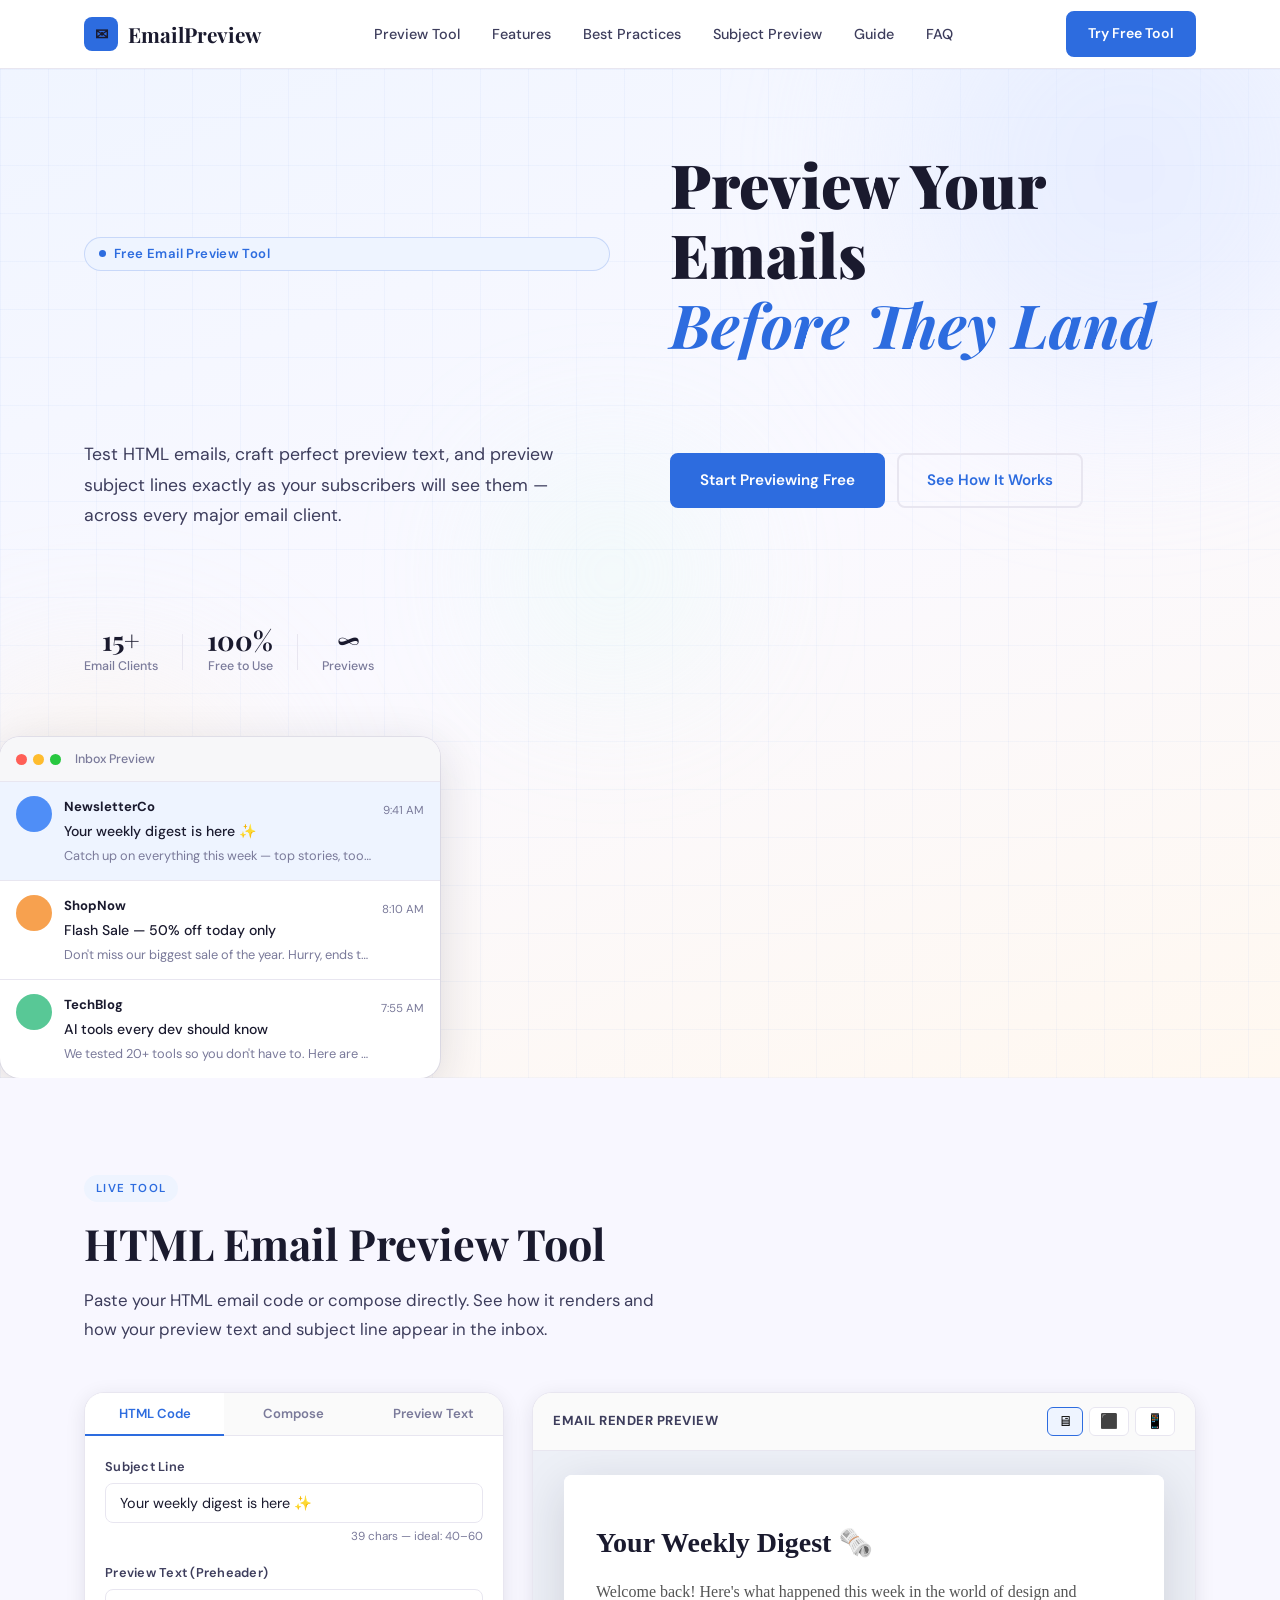
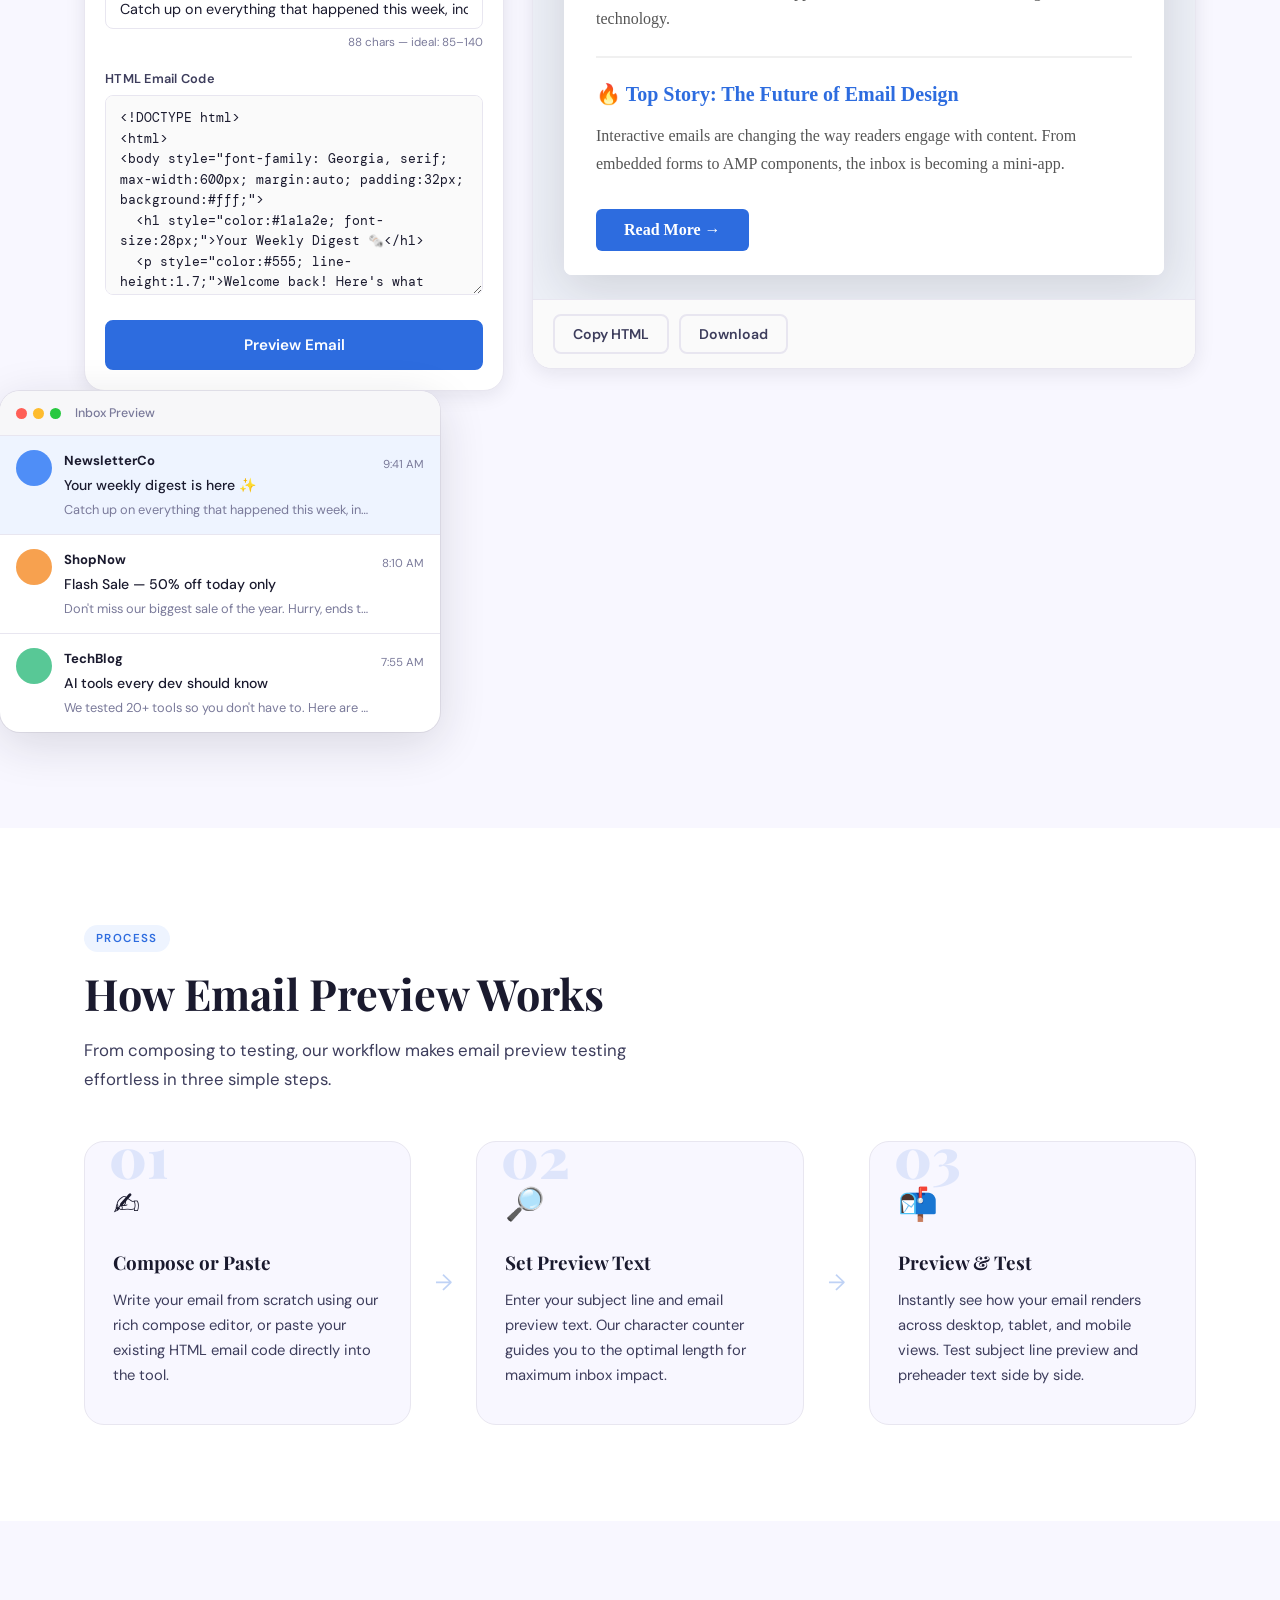
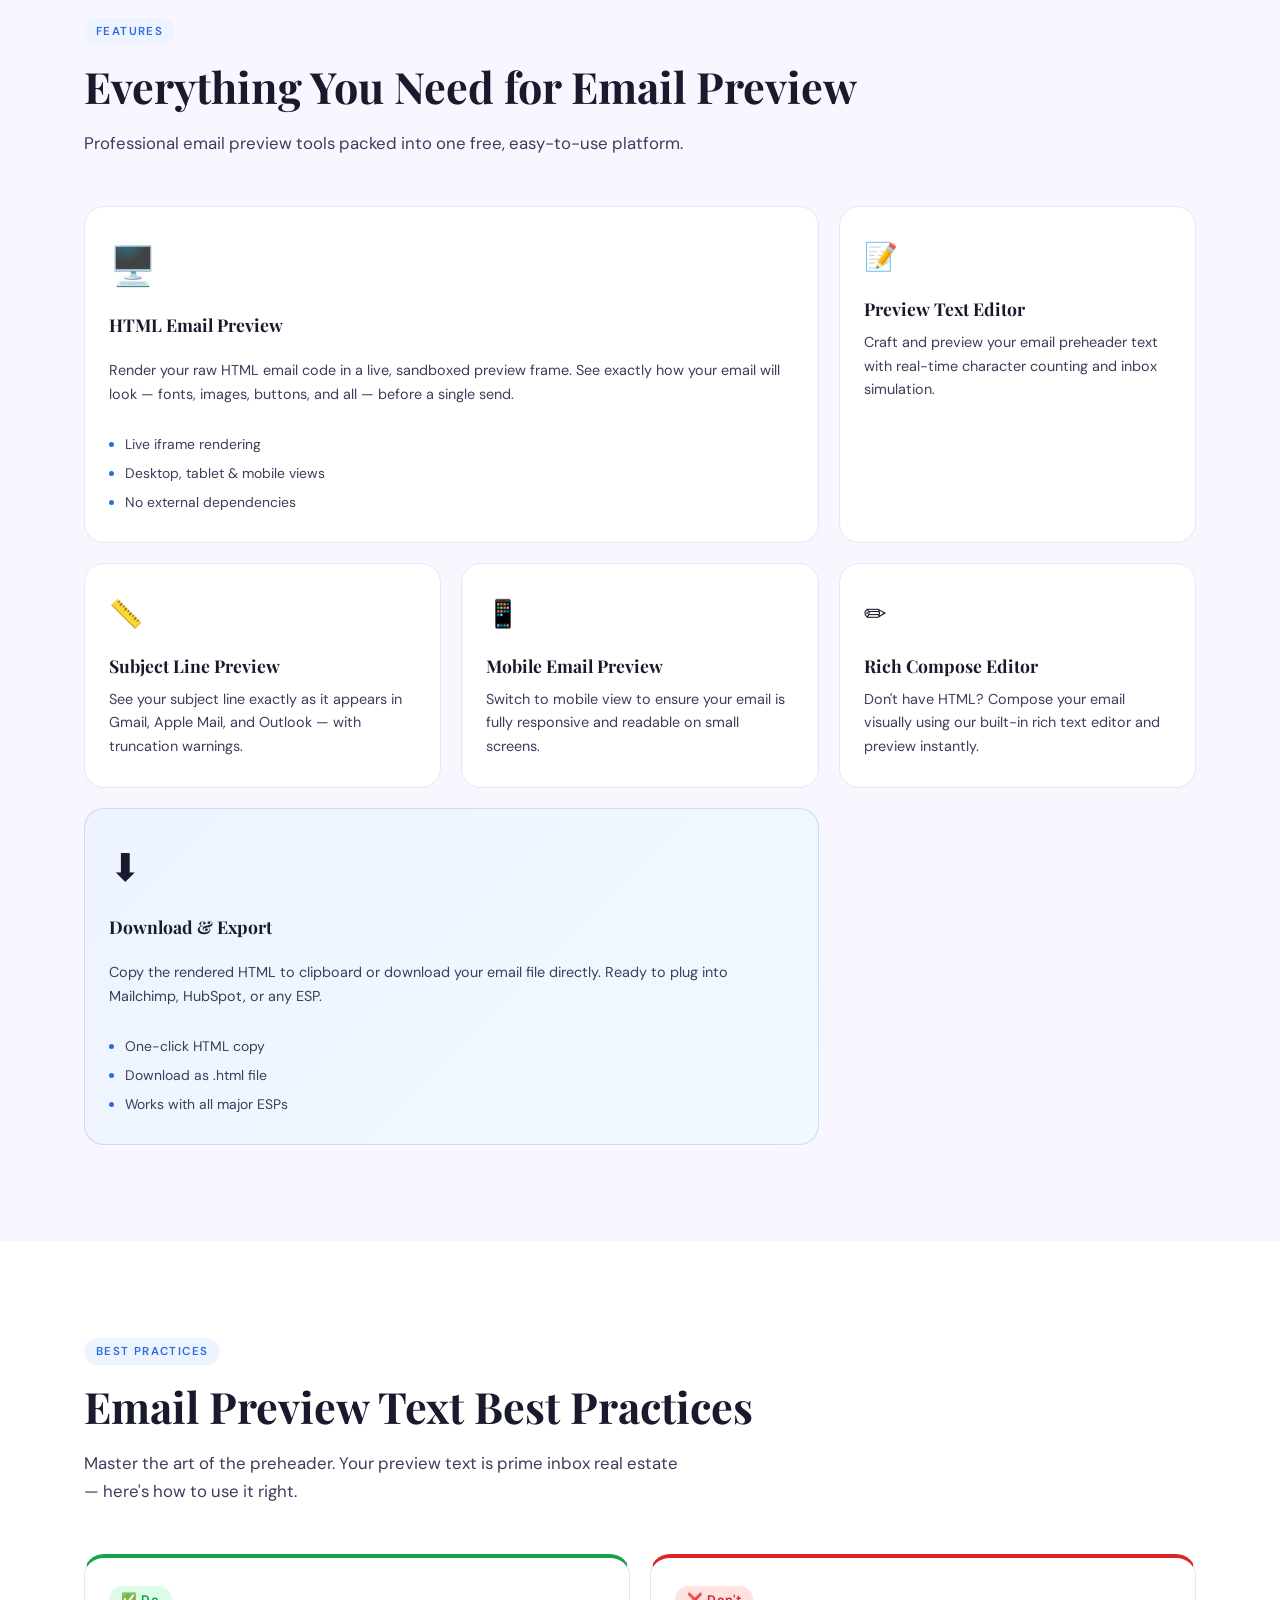
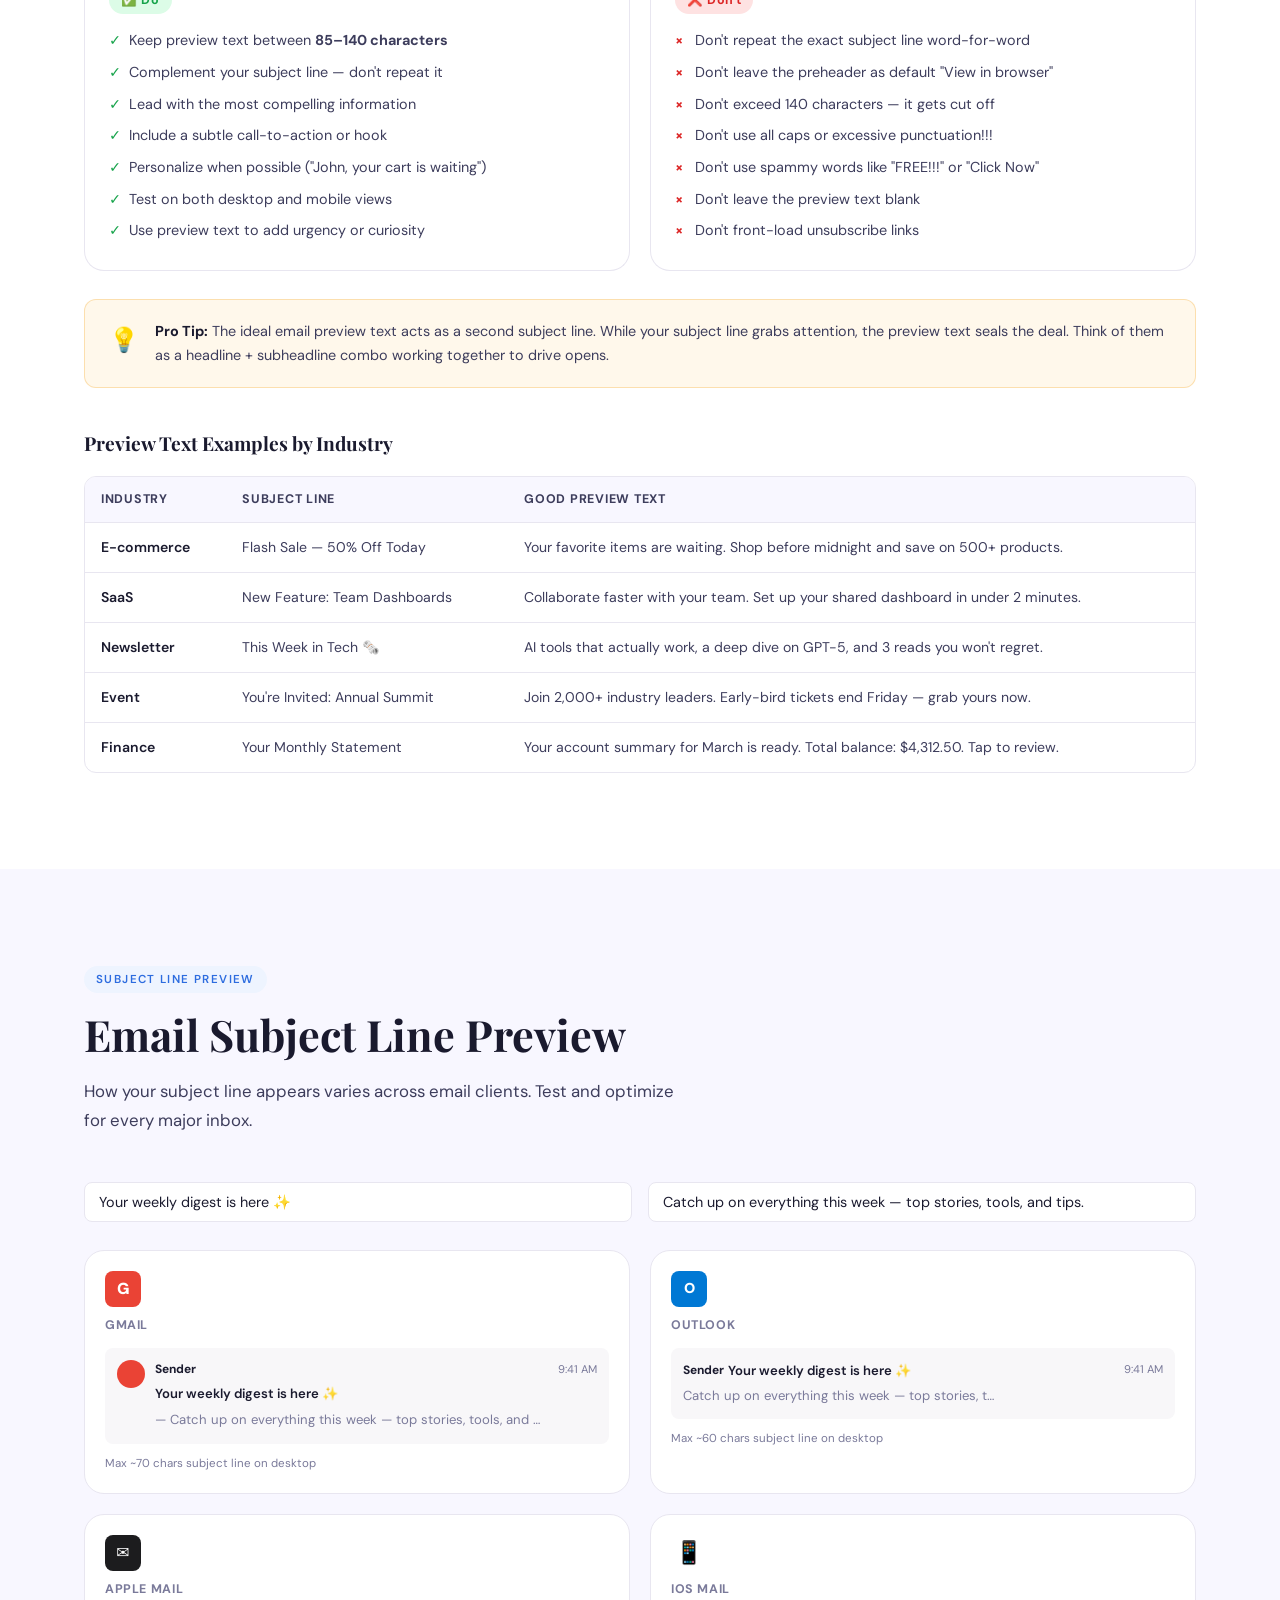
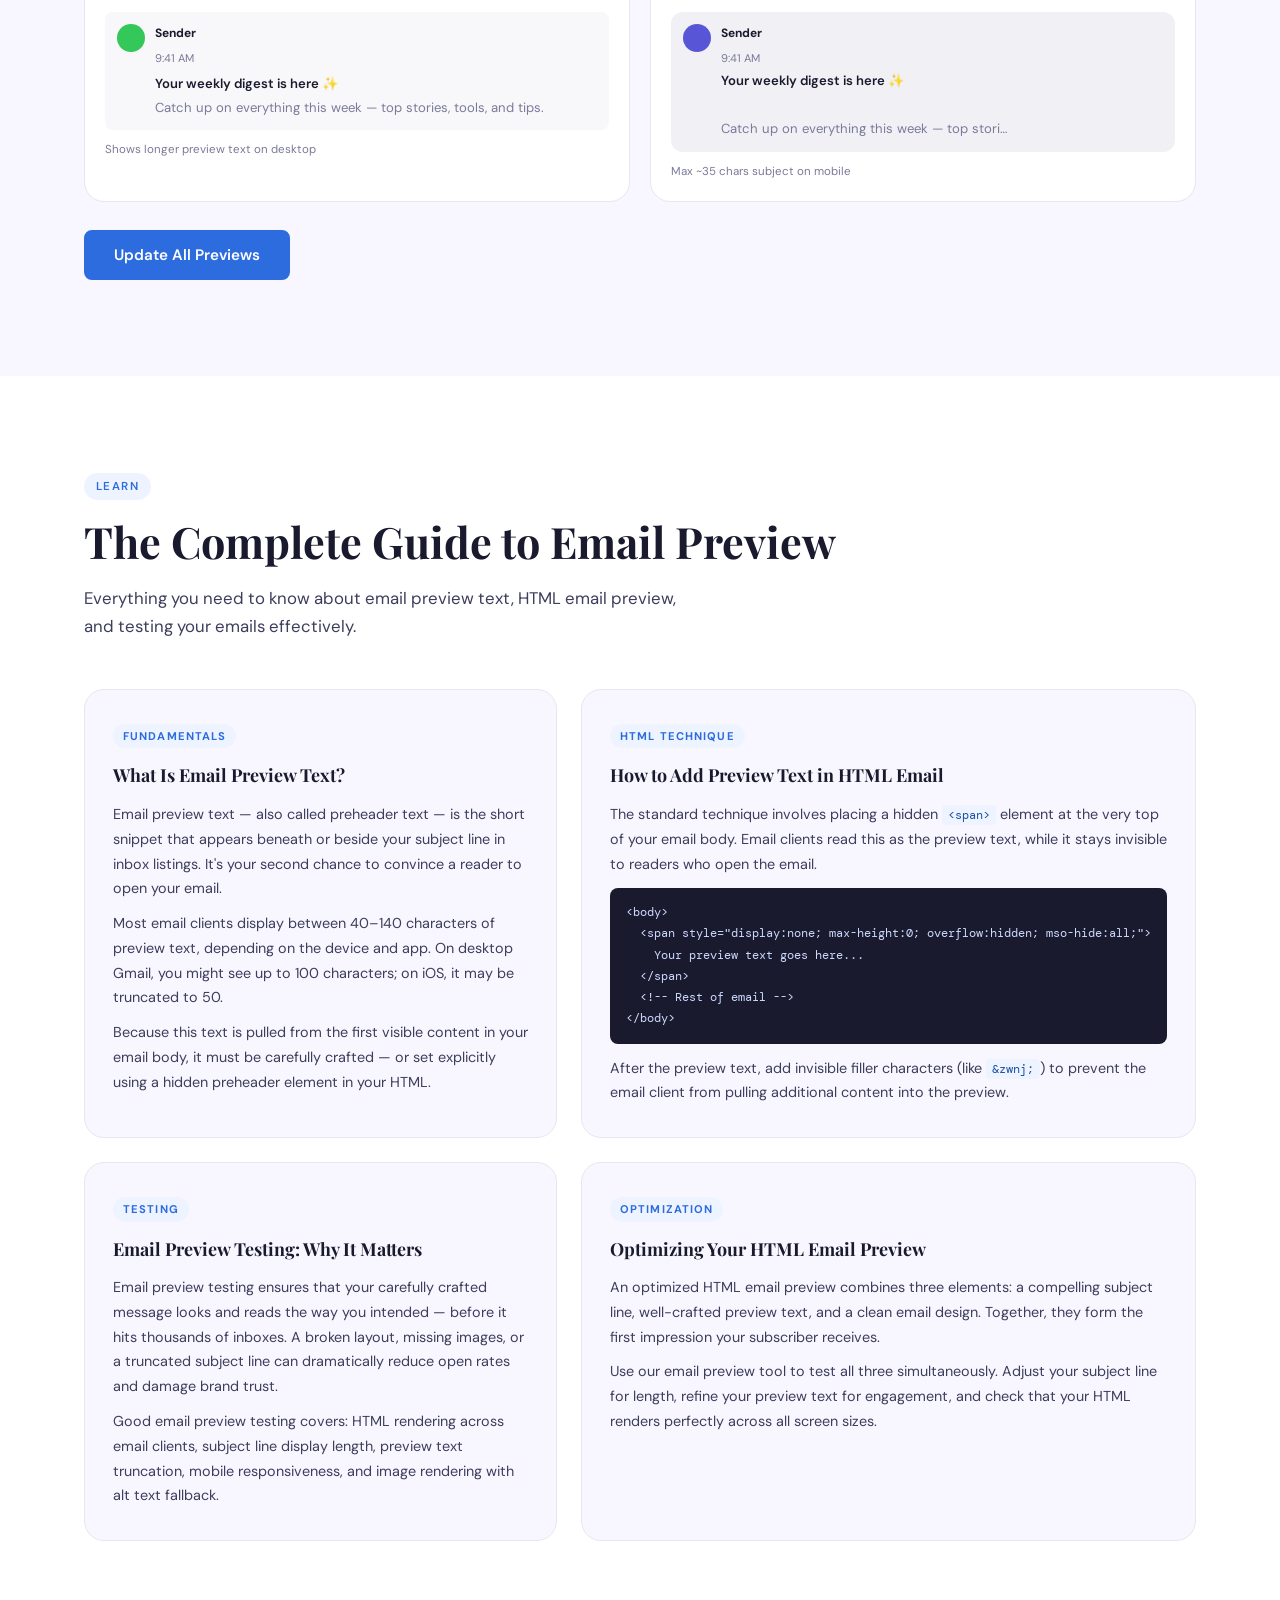
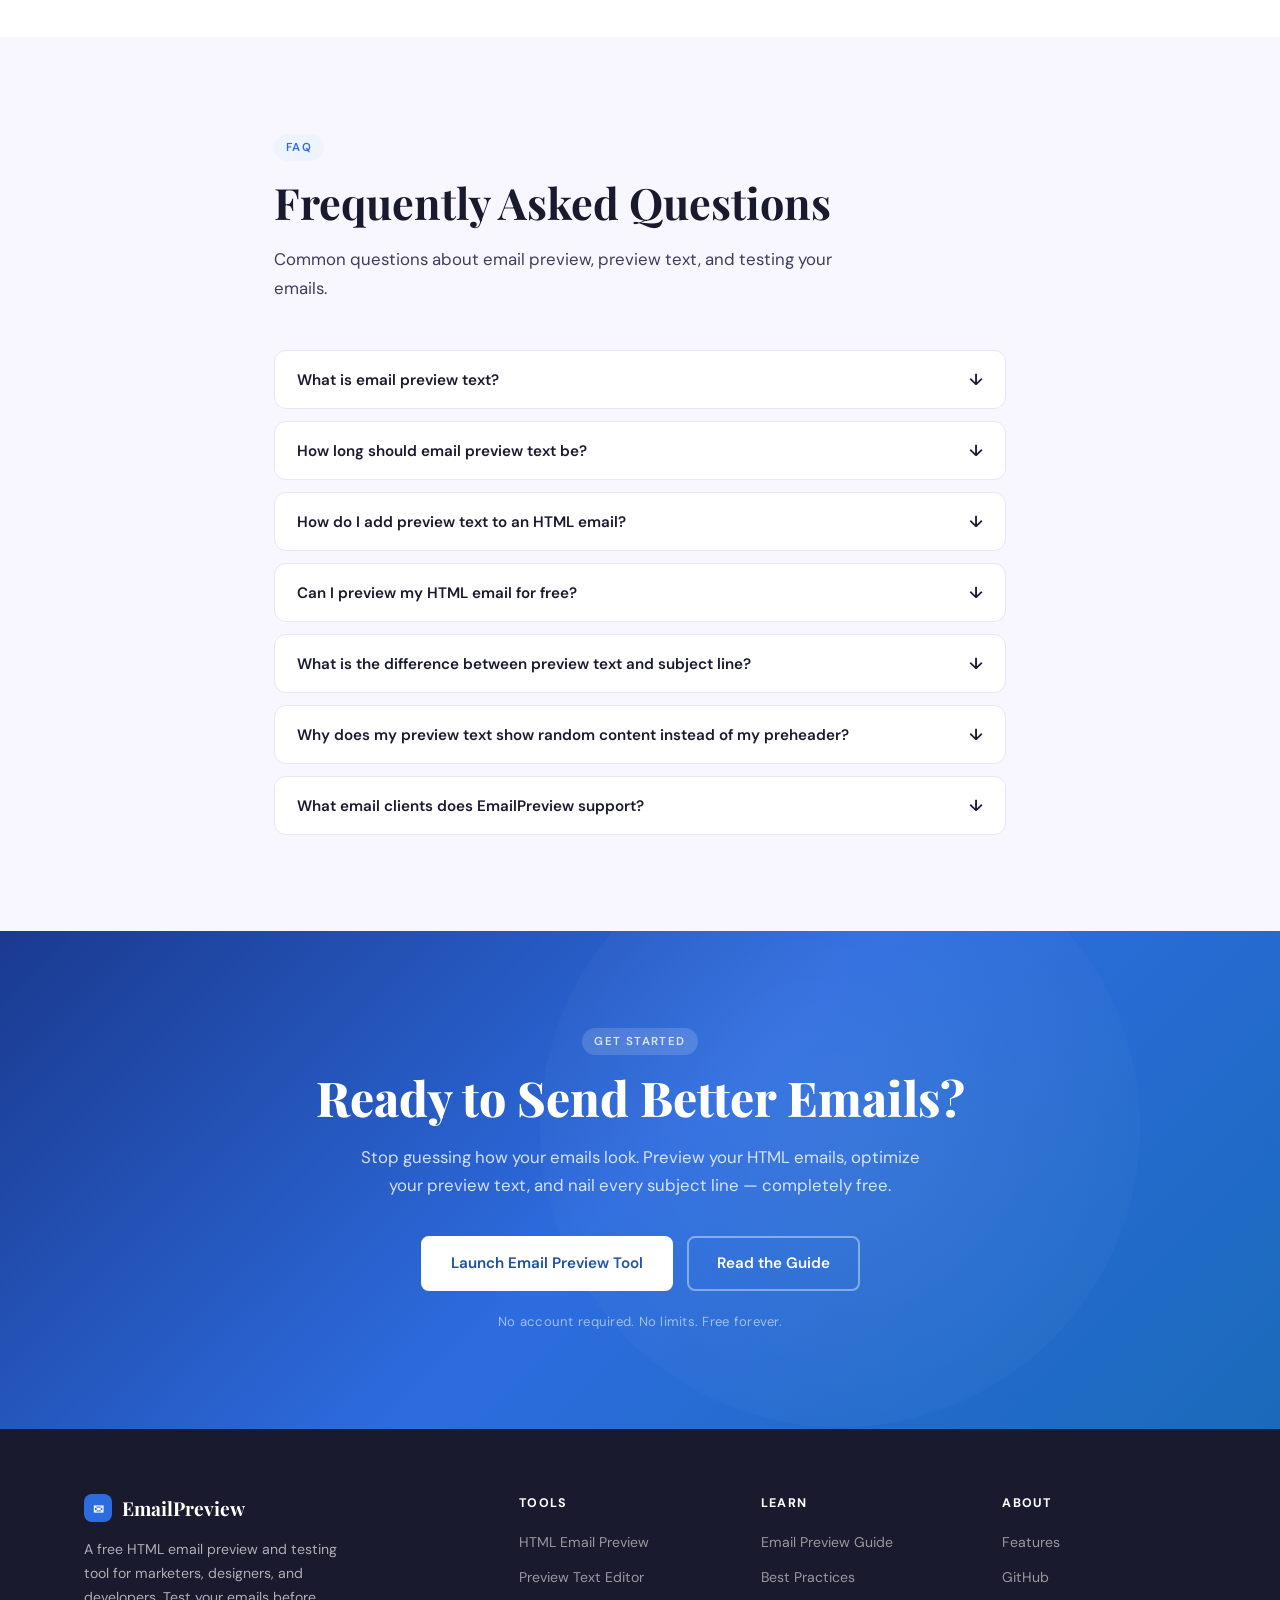
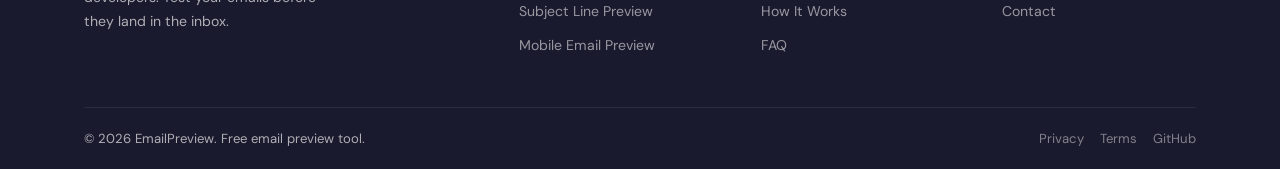
==== commit c2b24919: "Update index.html" ====
--- a/index.html
+++ b/index.html
@@ -190,50 +190,7 @@
               <button class="tab-btn active" data-tab="html">HTML Code</button>
               <button class="tab-btn" data-tab="compose">Compose</button>
               <button class="tab-btn" data-tab="previewtext">Preview Text</button>
-            </div>
-
-            <div class="hero-mockup-wrap">
-        <div class="email-inbox-mockup">
-          <div class="mockup-header">
-            <div class="mockup-dot r"></div>
-            <div class="mockup-dot y"></div>
-            <div class="mockup-dot g"></div>
-            <span class="mockup-title">Inbox Preview</span>
-          </div>
-          <div class="mockup-row active" id="mockup-row-1">
-            <div class="mockup-avatar" style="background:#4F8EF7"></div>
-            <div class="mockup-content">
-              <div class="mockup-line sender">NewsletterCo</div>
-              <div class="mockup-line subject" id="preview-subject-display">Your weekly digest is here ✨</div>
-              <div class="mockup-line preview" id="preview-text-display">Catch up on everything that happened this week, including our top picks and exclusive...</div>
-            </div>
-            <div class="mockup-meta">
-              <span class="mockup-time">9:41 AM</span>
-            </div>
-          </div>
-          <div class="mockup-row">
-            <div class="mockup-avatar" style="background:#F7A14F"></div>
-            <div class="mockup-content">
-              <div class="mockup-line sender">ShopNow</div>
-              <div class="mockup-line subject">Flash Sale — 50% off today only</div>
-              <div class="mockup-line preview">Don't miss our biggest sale of the year. Hurry, ends tonight at midnight.</div>
-            </div>
-            <div class="mockup-meta">
-              <span class="mockup-time">8:10 AM</span>
-            </div>
-          </div>
-          <div class="mockup-row">
-            <div class="mockup-avatar" style="background:#58C896"></div>
-            <div class="mockup-content">
-              <div class="mockup-line sender">TechBlog</div>
-              <div class="mockup-line subject">AI tools every dev should know</div>
-              <div class="mockup-line preview">We tested 20+ tools so you don't have to. Here are the ones worth your time.</div>
-            </div>
-            <div class="mockup-meta">
-              <span class="mockup-time">7:55 AM</span>
-            </div>
-          </div>
-        </div>
+            </div>           
 
             <!-- HTML Tab -->
             <div class="tab-content active" id="tab-html">
@@ -354,7 +311,50 @@
           </div>
         </div>
       </div>
-    </section>
+      <div class="hero-mockup-wrap">
+        <div class="email-inbox-mockup">
+          <div class="mockup-header">
+            <div class="mockup-dot r"></div>
+            <div class="mockup-dot y"></div>
+            <div class="mockup-dot g"></div>
+            <span class="mockup-title">Inbox Preview</span>
+          </div>
+          <div class="mockup-row active" id="mockup-row-1">
+            <div class="mockup-avatar" style="background:#4F8EF7"></div>
+            <div class="mockup-content">
+              <div class="mockup-line sender">NewsletterCo</div>
+              <div class="mockup-line subject" id="preview-subject-display">Your weekly digest is here ✨</div>
+              <div class="mockup-line preview" id="preview-text-display">Catch up on everything that happened this week, including our top picks and exclusive...</div>
+            </div>
+            <div class="mockup-meta">
+              <span class="mockup-time">9:41 AM</span>
+            </div>
+          </div>
+          <div class="mockup-row">
+            <div class="mockup-avatar" style="background:#F7A14F"></div>
+            <div class="mockup-content">
+              <div class="mockup-line sender">ShopNow</div>
+              <div class="mockup-line subject">Flash Sale — 50% off today only</div>
+              <div class="mockup-line preview">Don't miss our biggest sale of the year. Hurry, ends tonight at midnight.</div>
+            </div>
+            <div class="mockup-meta">
+              <span class="mockup-time">8:10 AM</span>
+            </div>
+          </div>
+          <div class="mockup-row">
+            <div class="mockup-avatar" style="background:#58C896"></div>
+            <div class="mockup-content">
+              <div class="mockup-line sender">TechBlog</div>
+              <div class="mockup-line subject">AI tools every dev should know</div>
+              <div class="mockup-line preview">We tested 20+ tools so you don't have to. Here are the ones worth your time.</div>
+            </div>
+            <div class="mockup-meta">
+              <span class="mockup-time">7:55 AM</span>
+            </div>
+          </div>
+        </div>
+    </section>
+  
 
     <!-- HOW IT WORKS -->
     <section class="section how-section" id="how-it-works">
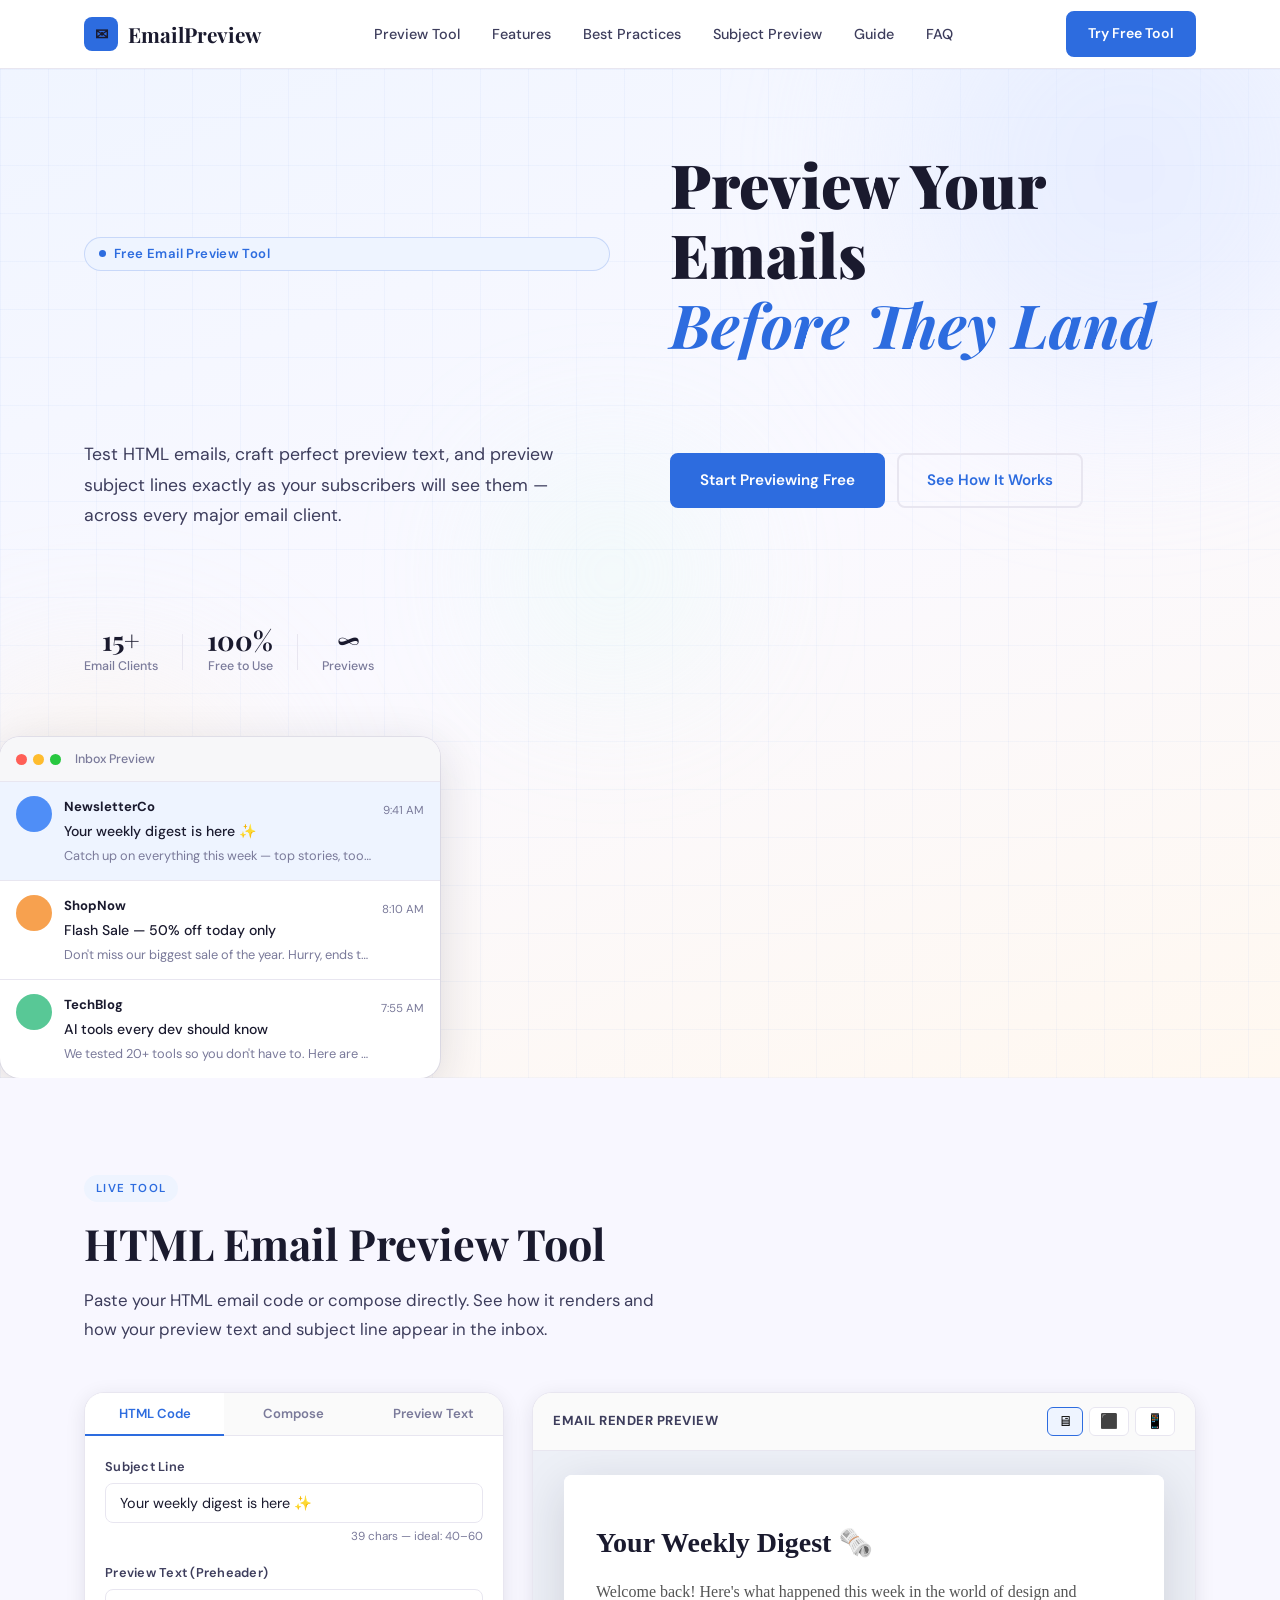
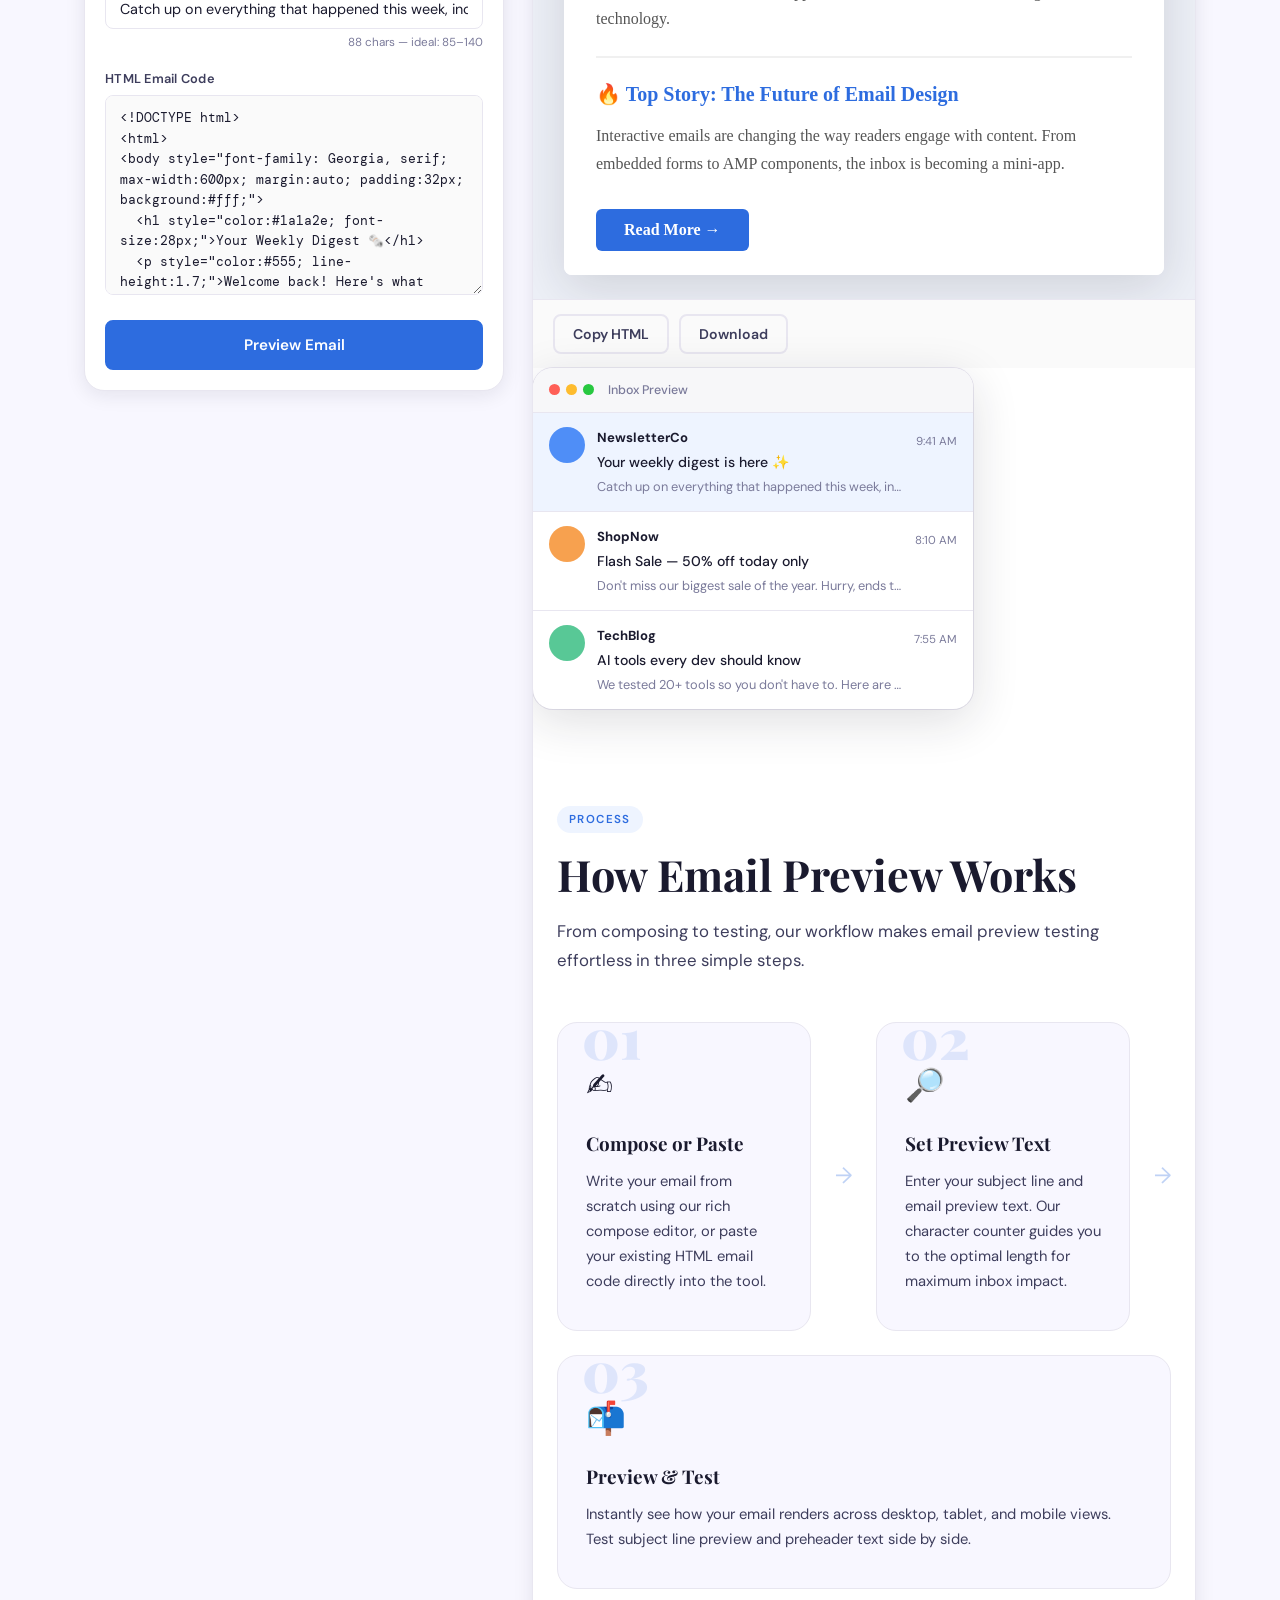
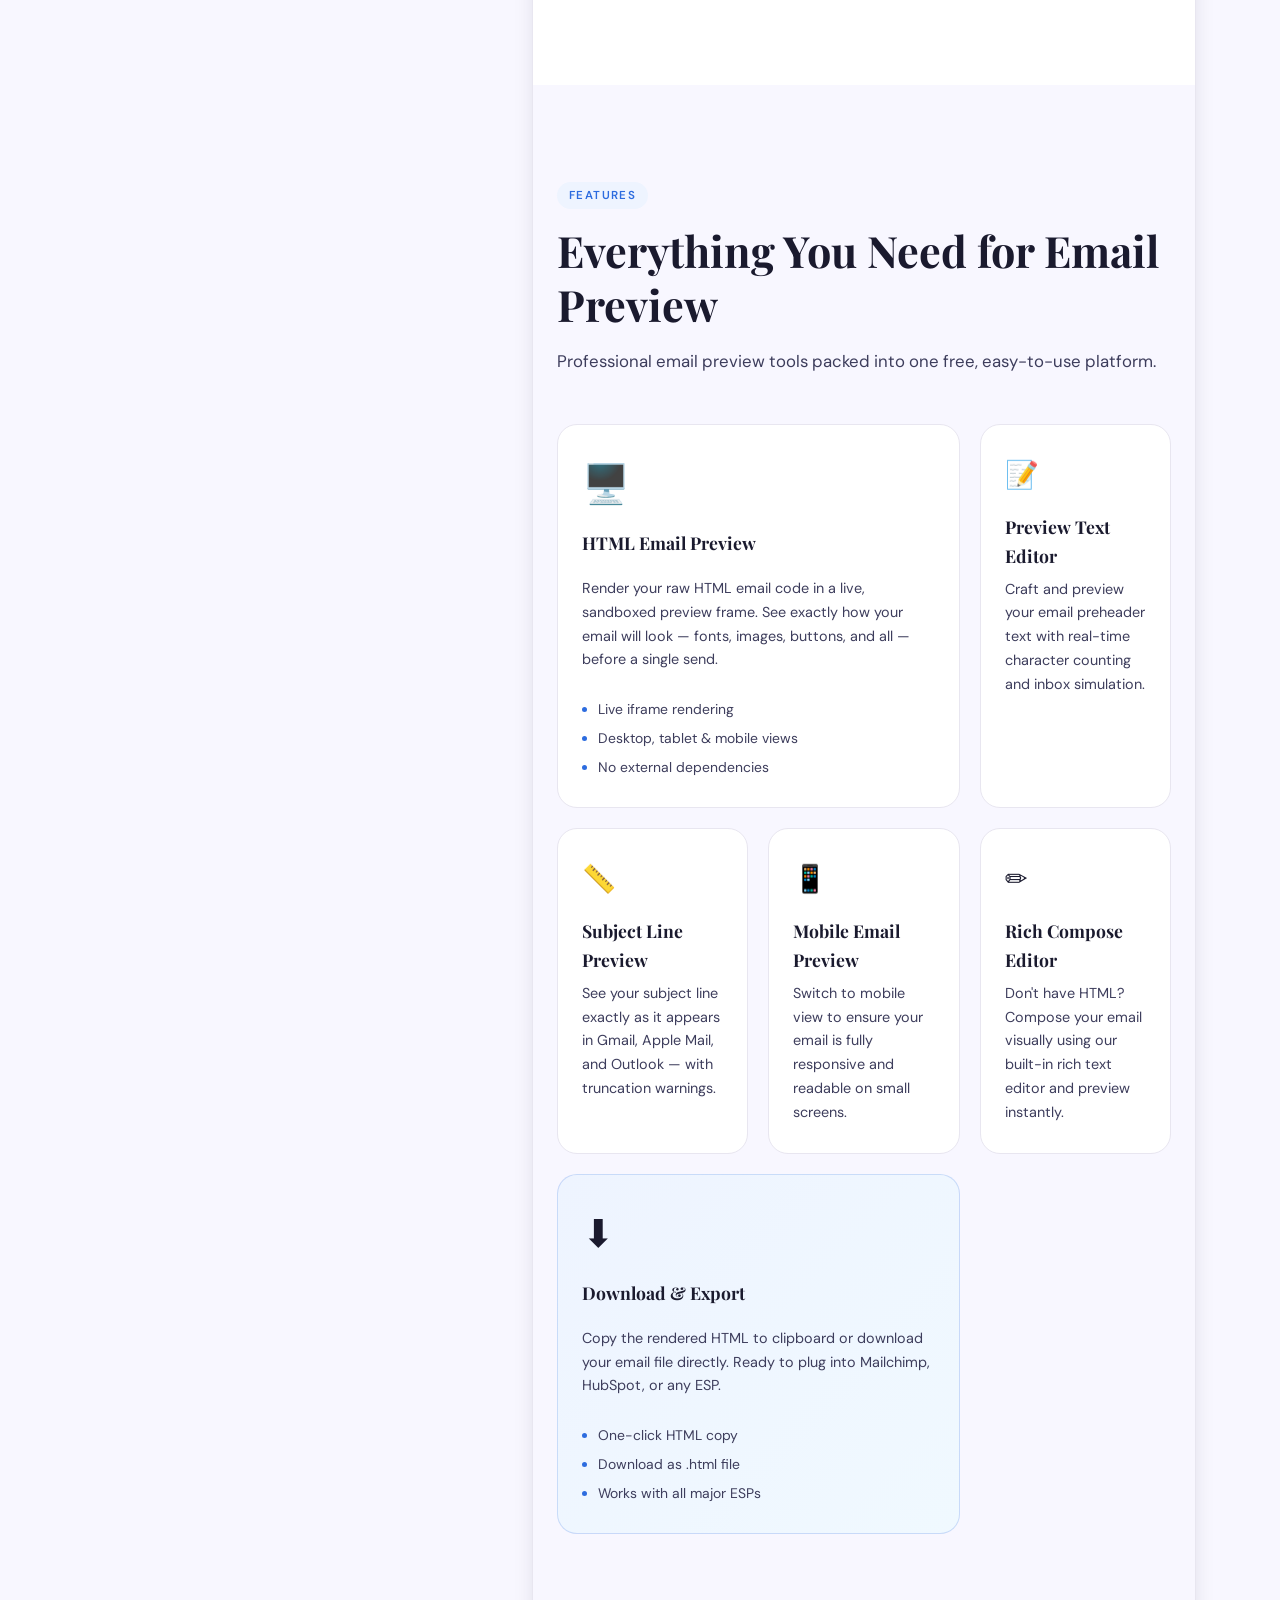
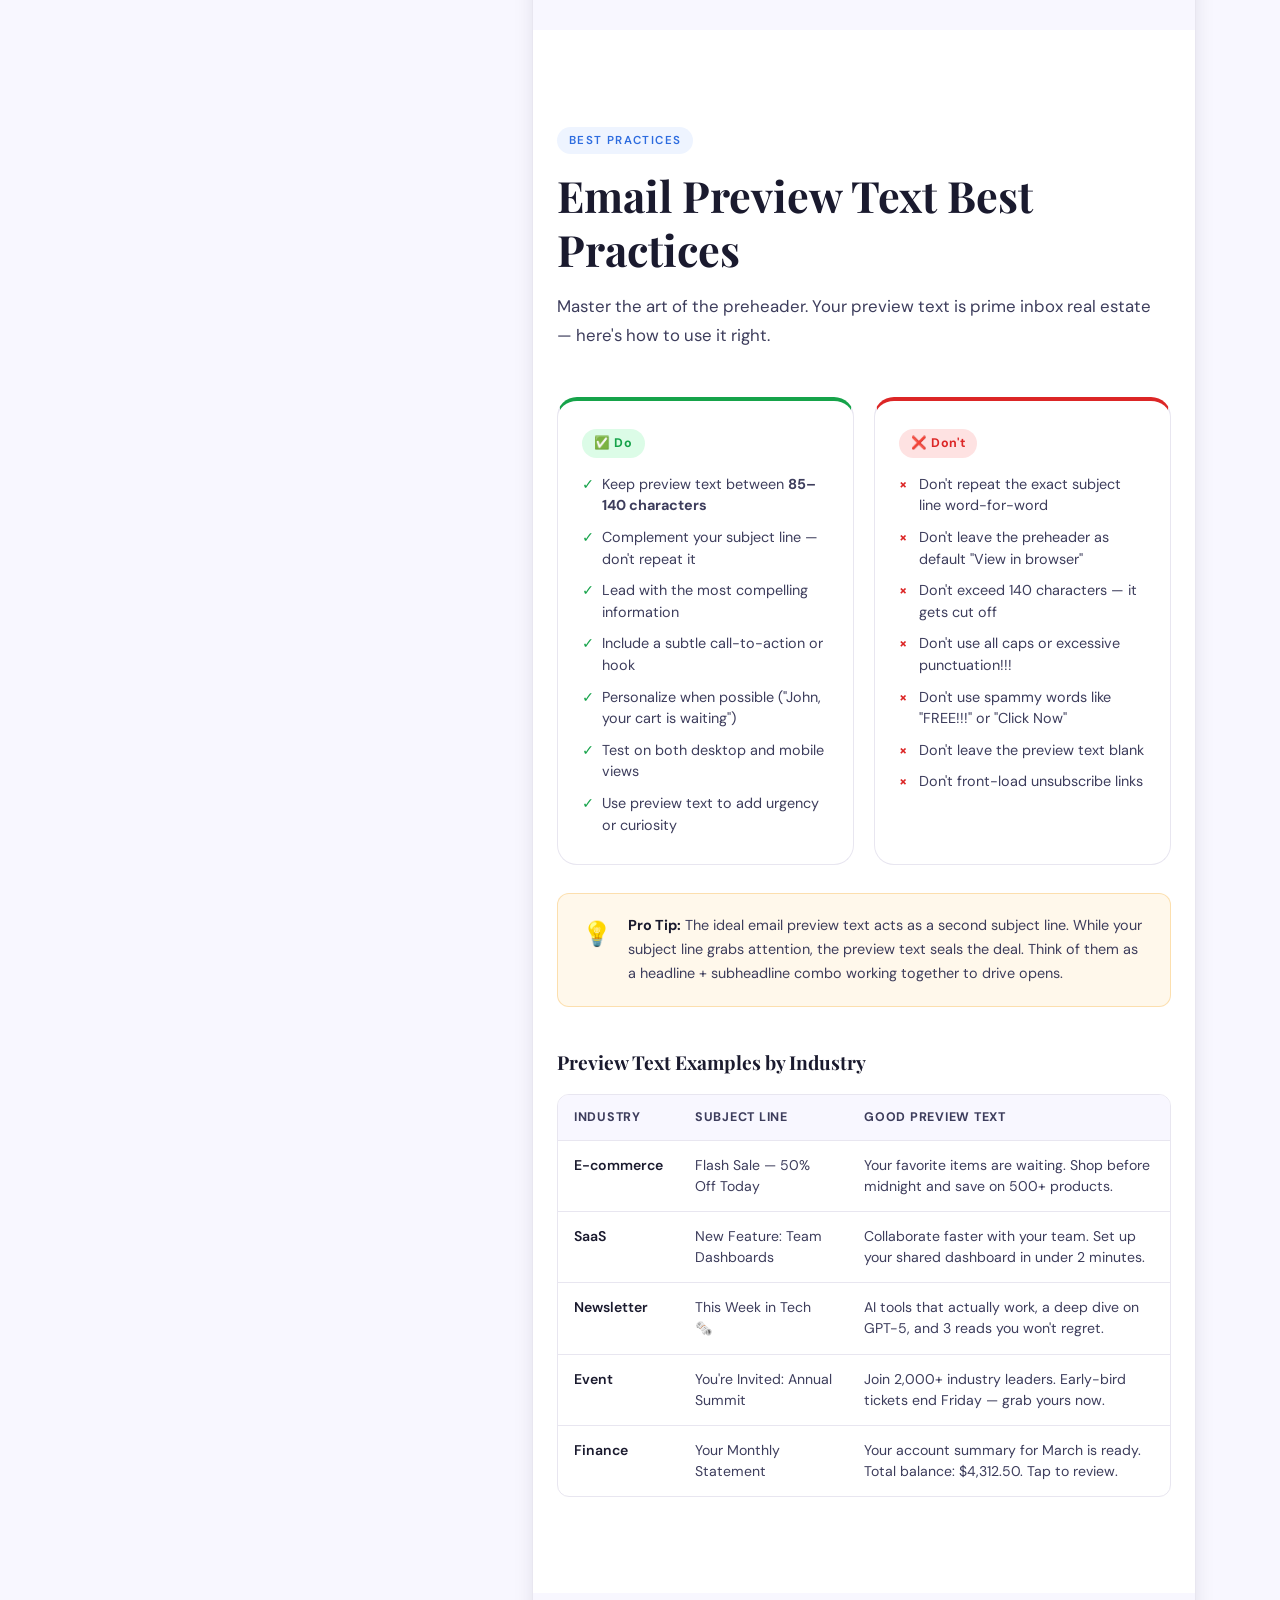
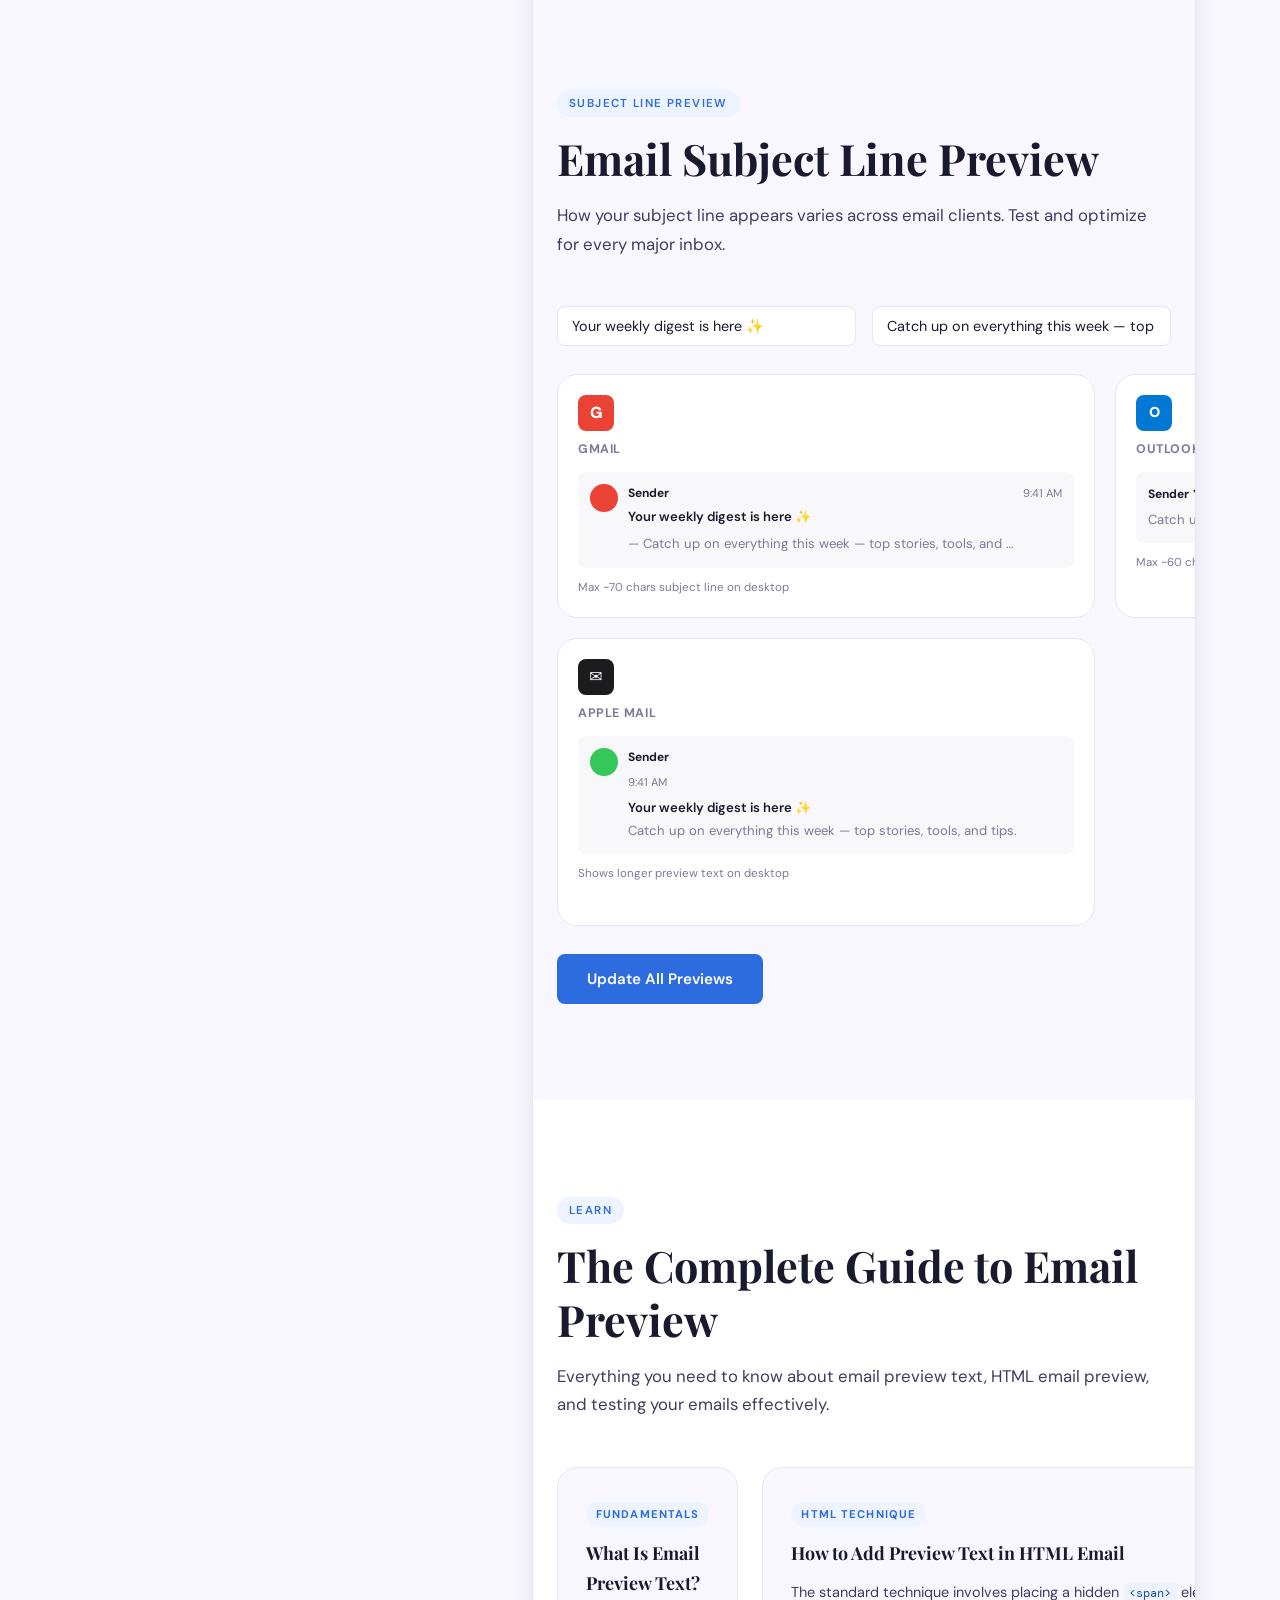
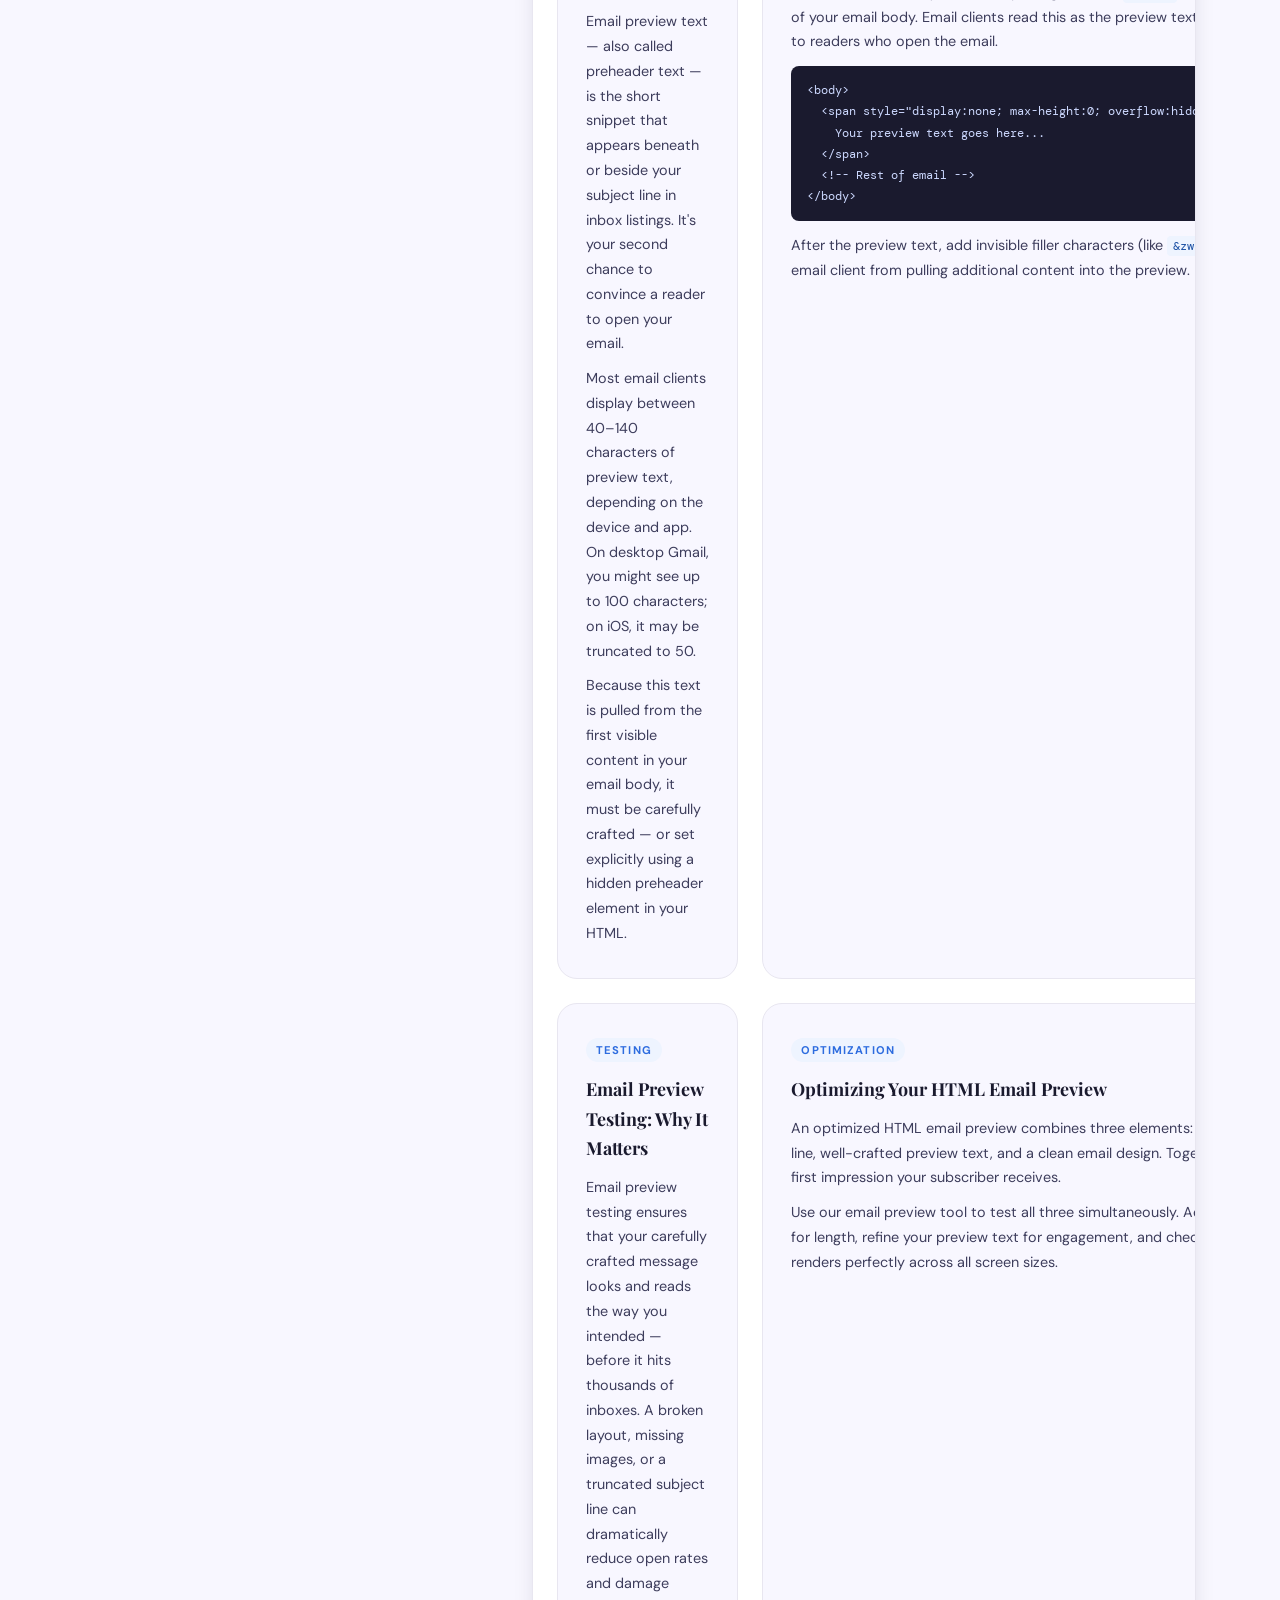
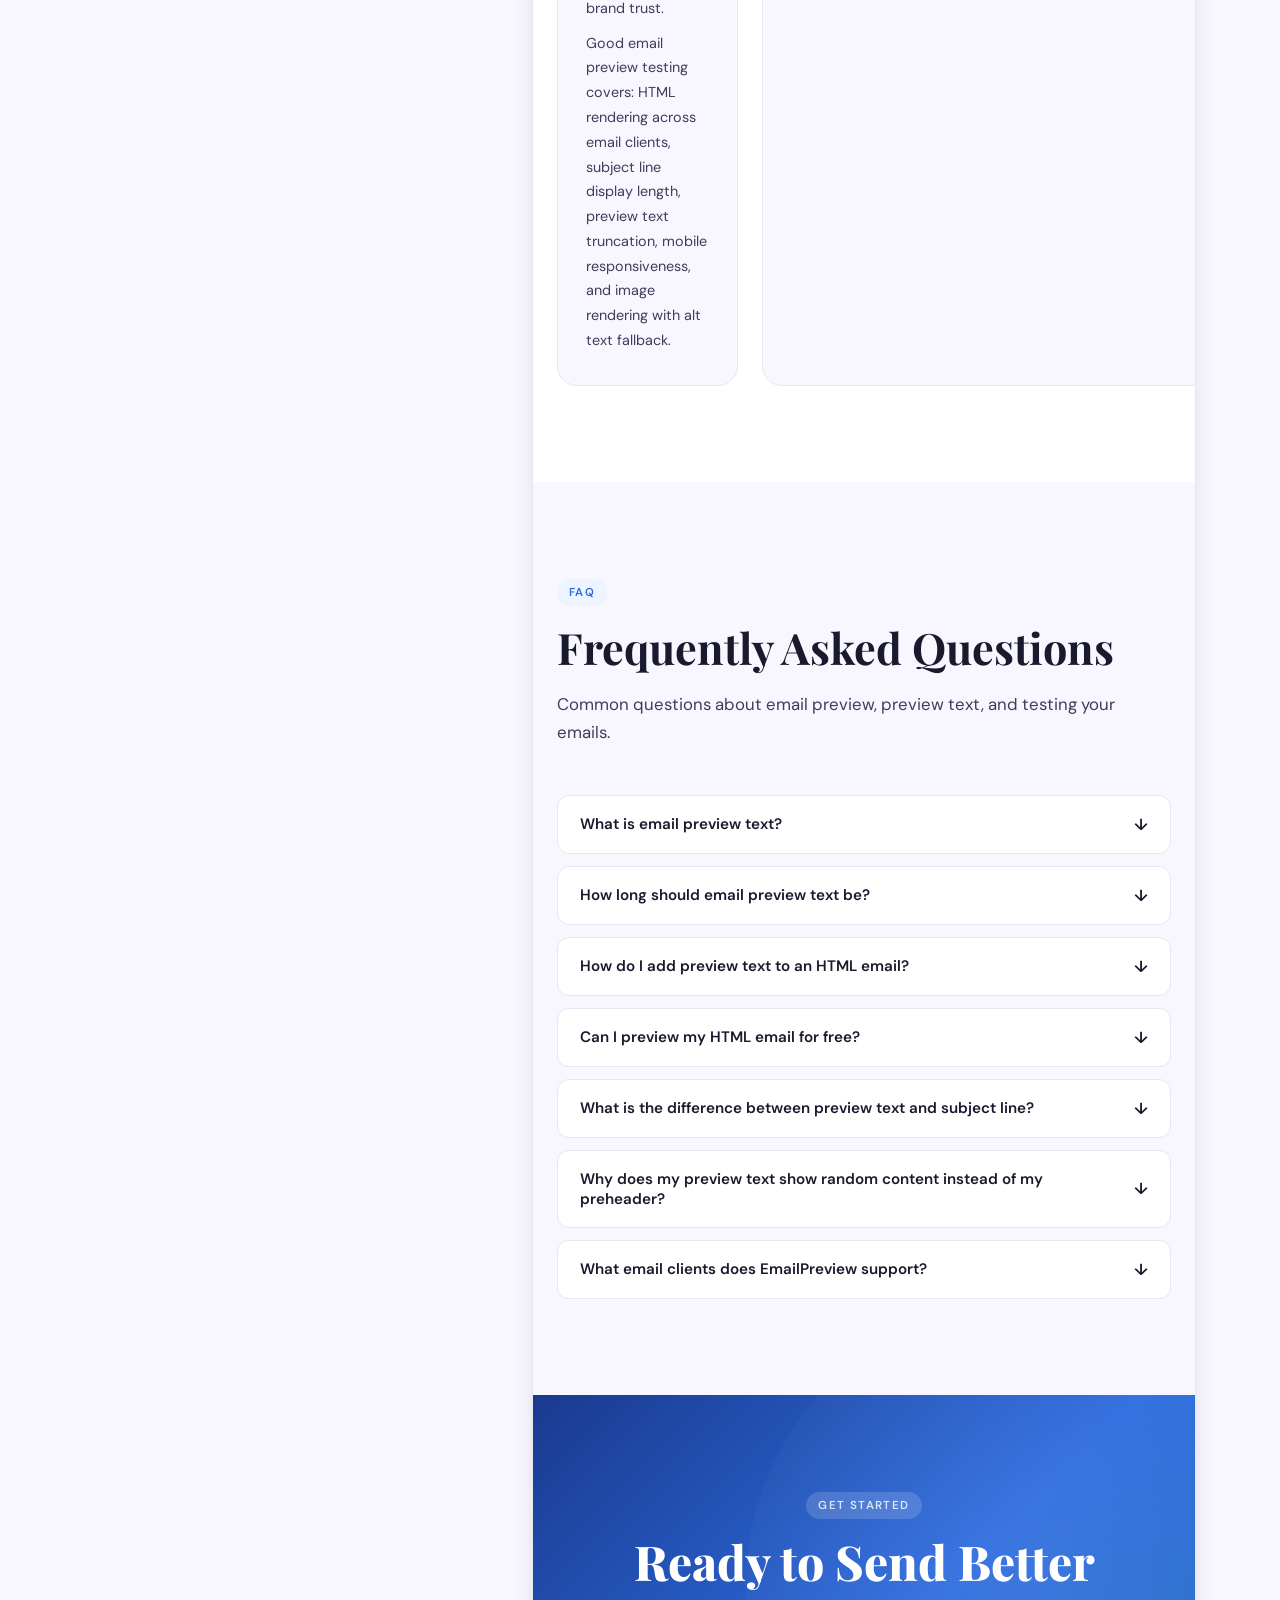
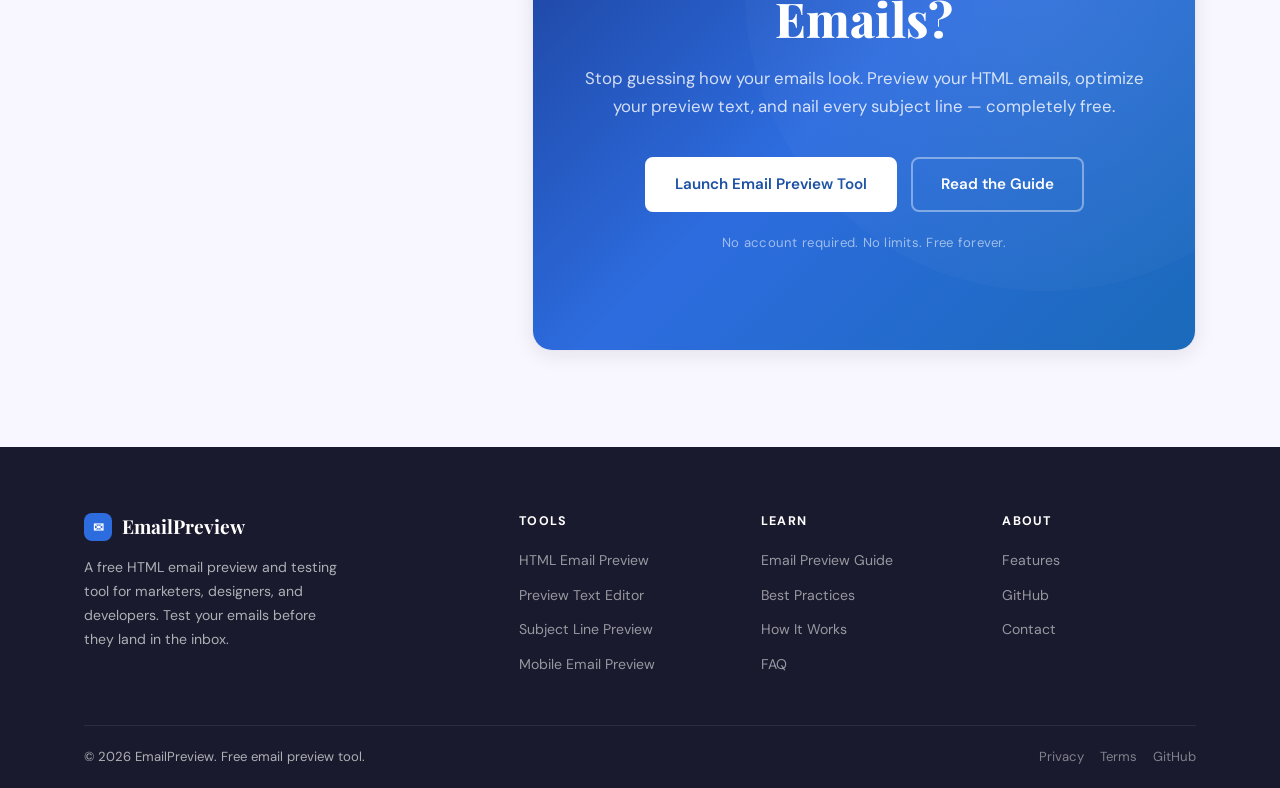
==== commit 5b9812c1: "Update index.html" ====
--- a/index.html
+++ b/index.html
@@ -308,10 +308,7 @@
               <button class="btn btn-outline" id="copy-html-btn">Copy HTML</button>
               <button class="btn btn-outline" id="download-html-btn">Download</button>
             </div>
-          </div>
-        </div>
-      </div>
-      <div class="hero-mockup-wrap">
+            <div class="hero-mockup-wrap">
         <div class="email-inbox-mockup">
           <div class="mockup-header">
             <div class="mockup-dot r"></div>
@@ -350,10 +347,10 @@
             </div>
             <div class="mockup-meta">
               <span class="mockup-time">7:55 AM</span>
-            </div>
-          </div>
-        </div>
-    </section>
+            </div>       
+           </div>
+        </div>
+      </div>     
   
 
     <!-- HOW IT WORKS -->
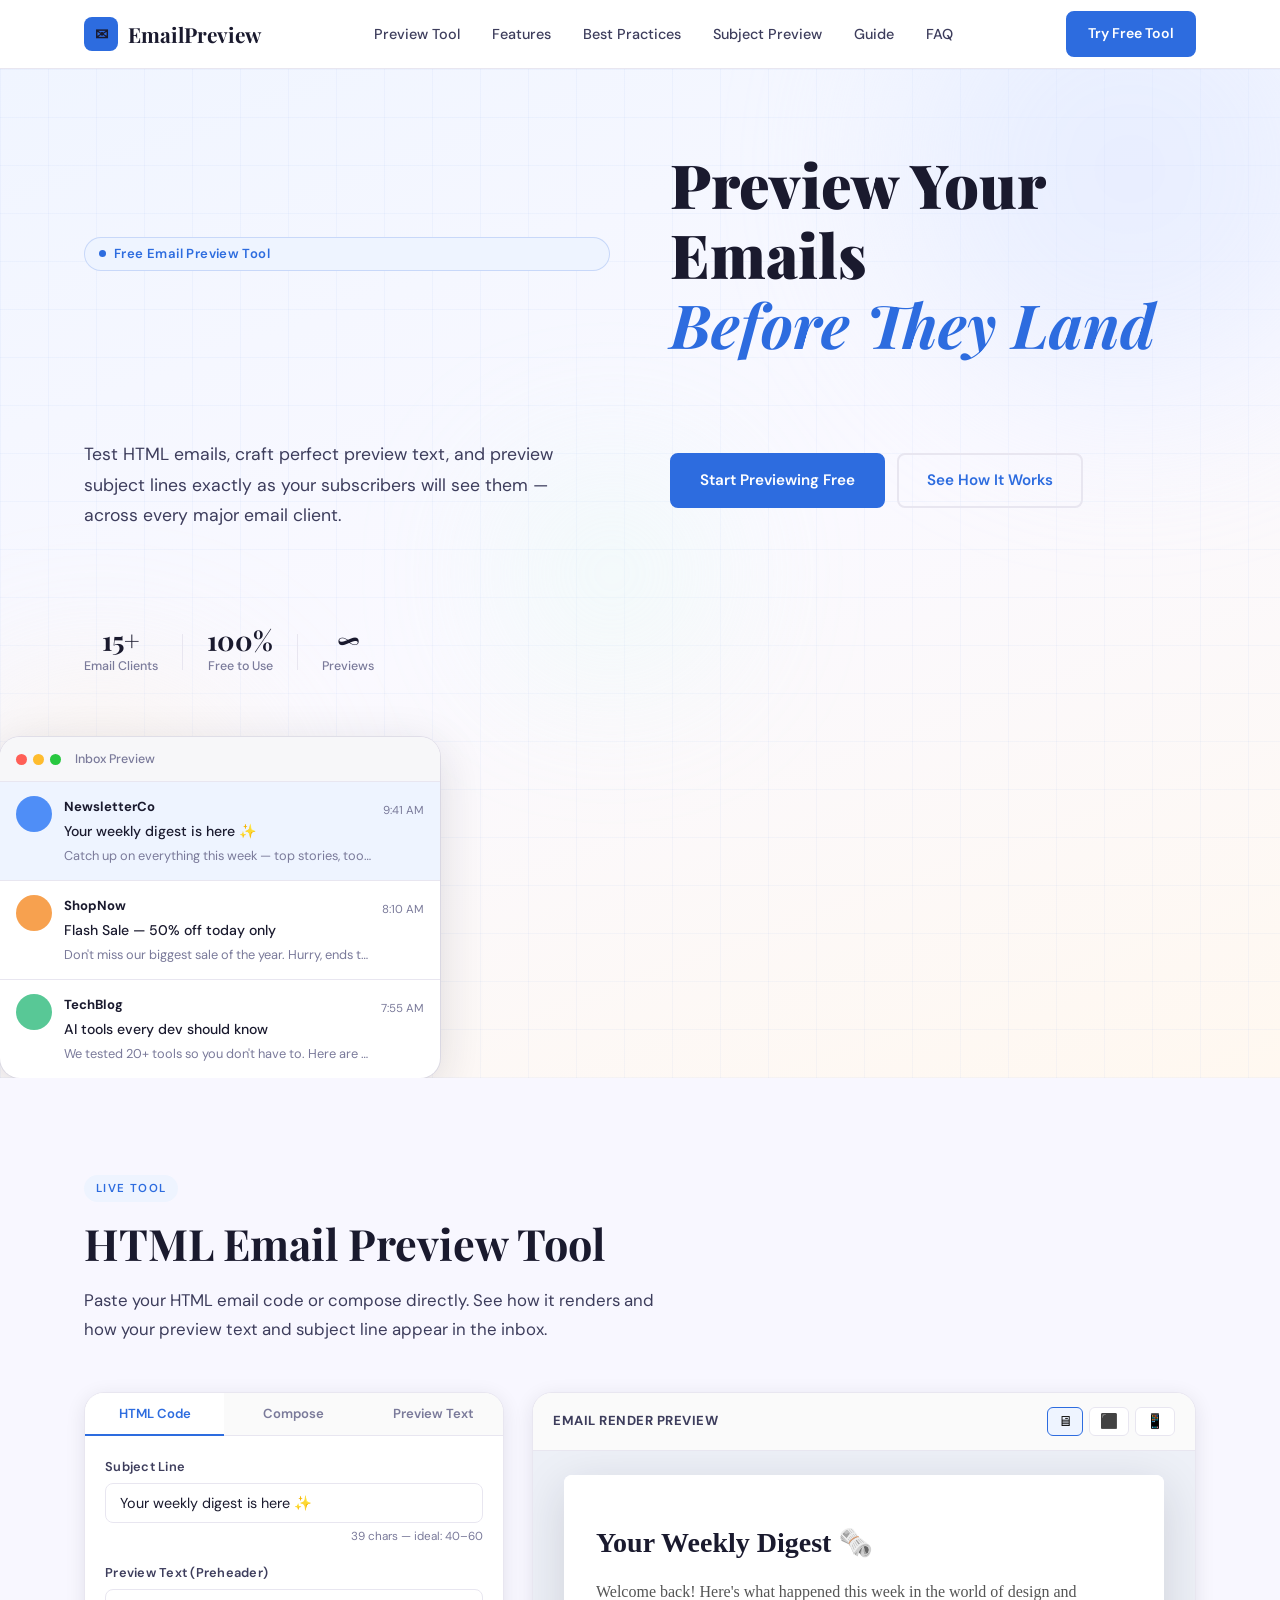
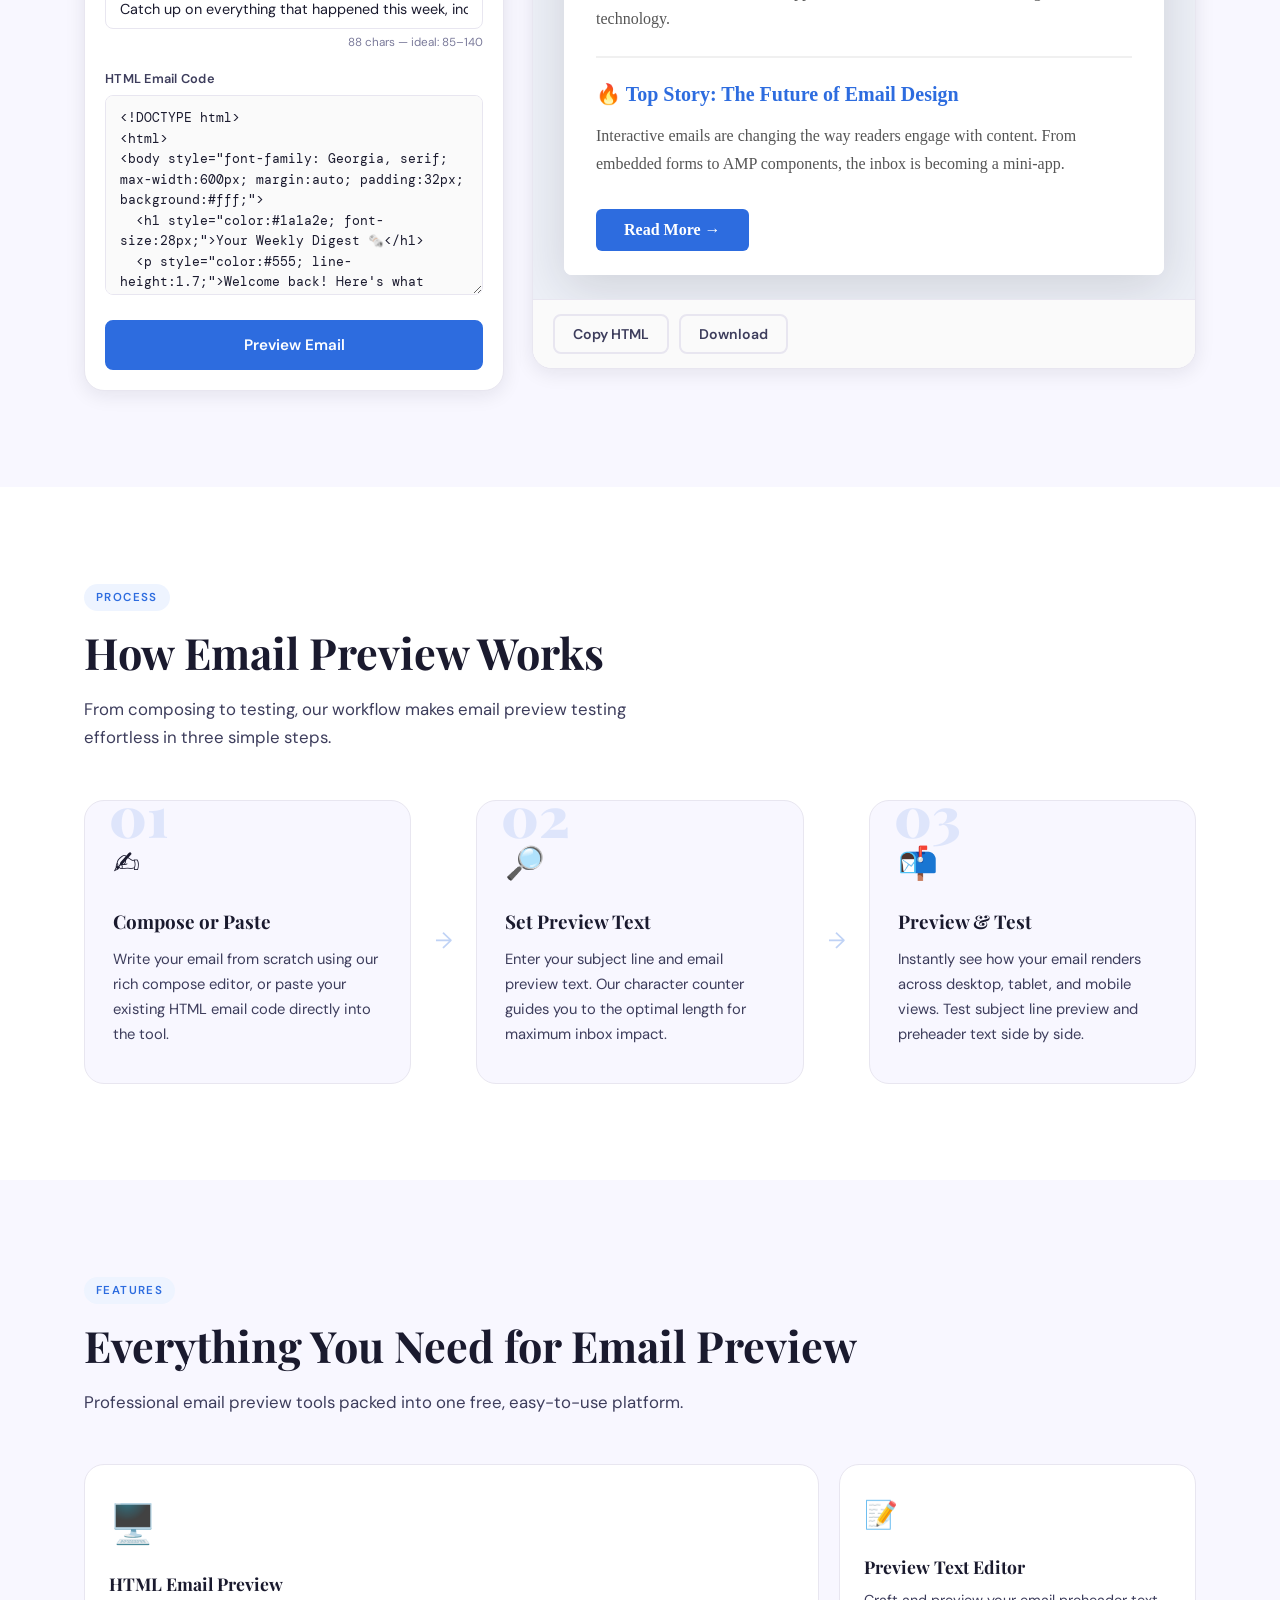
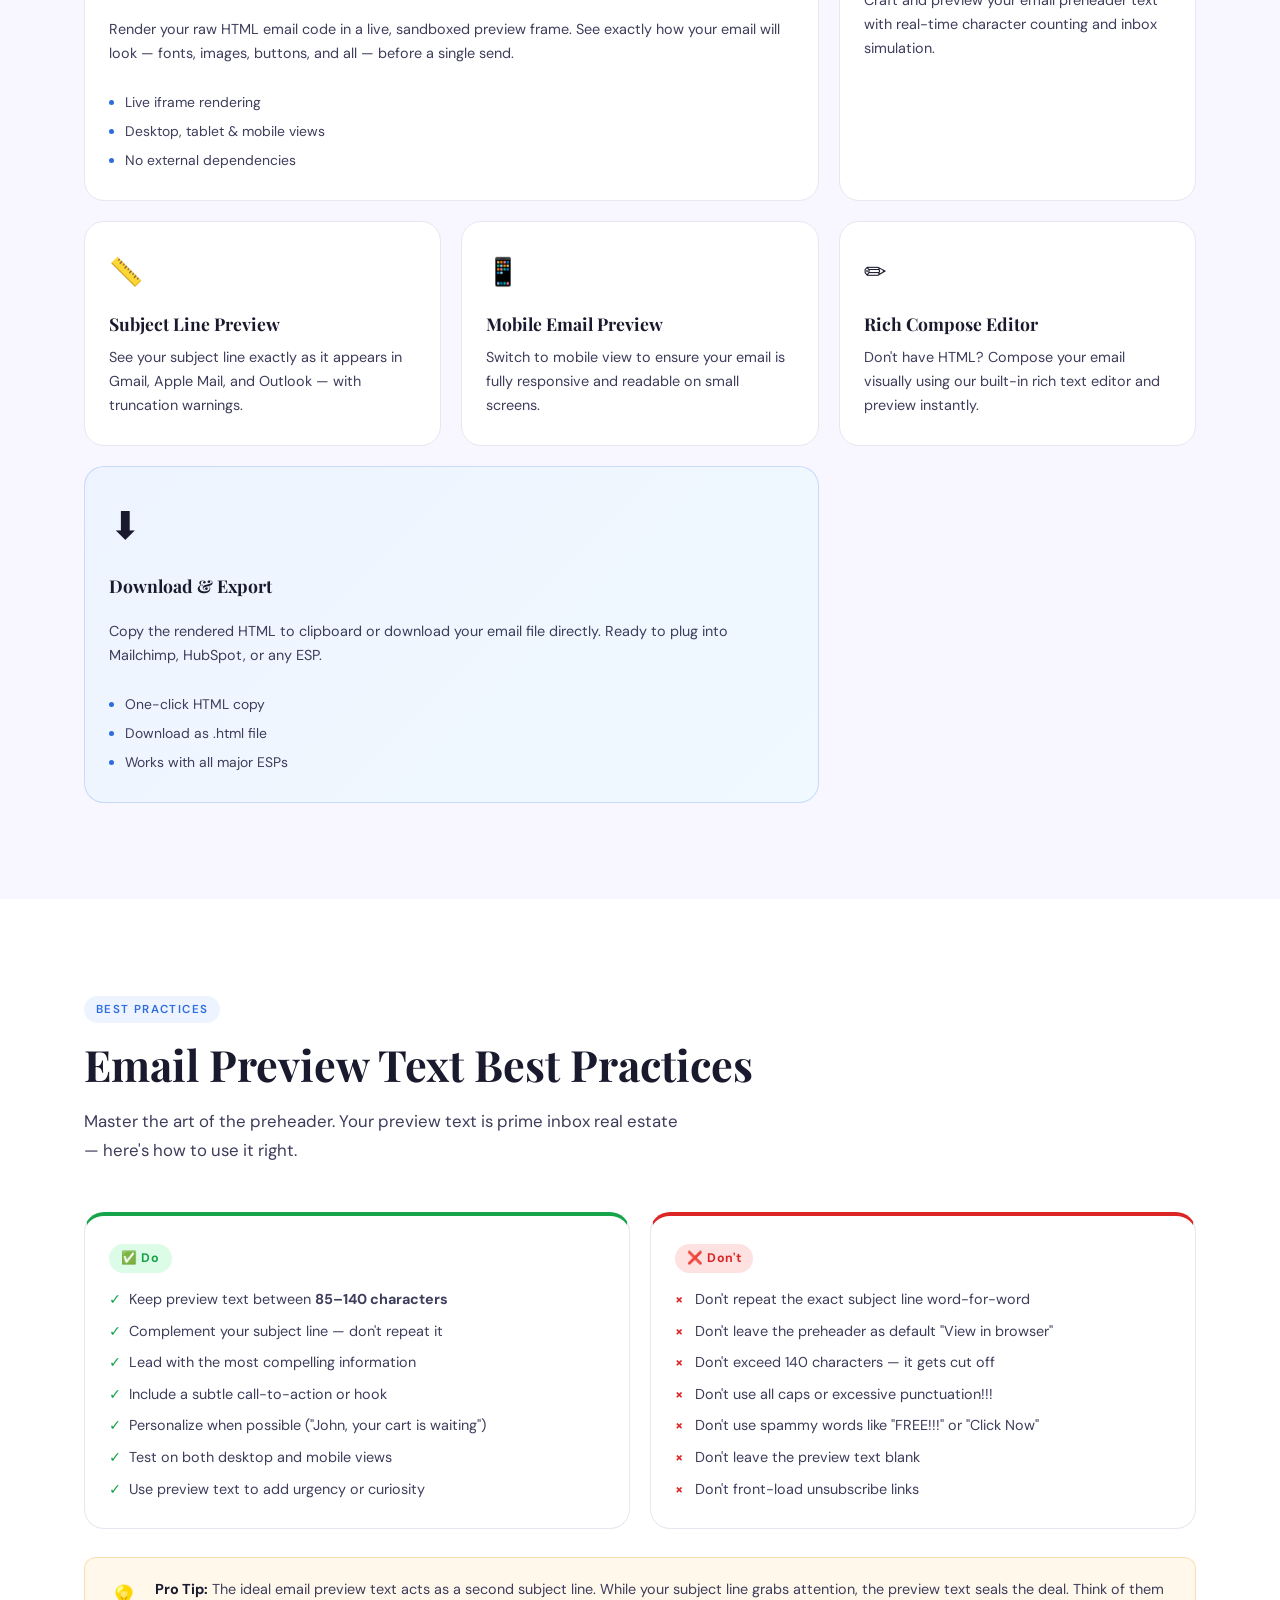
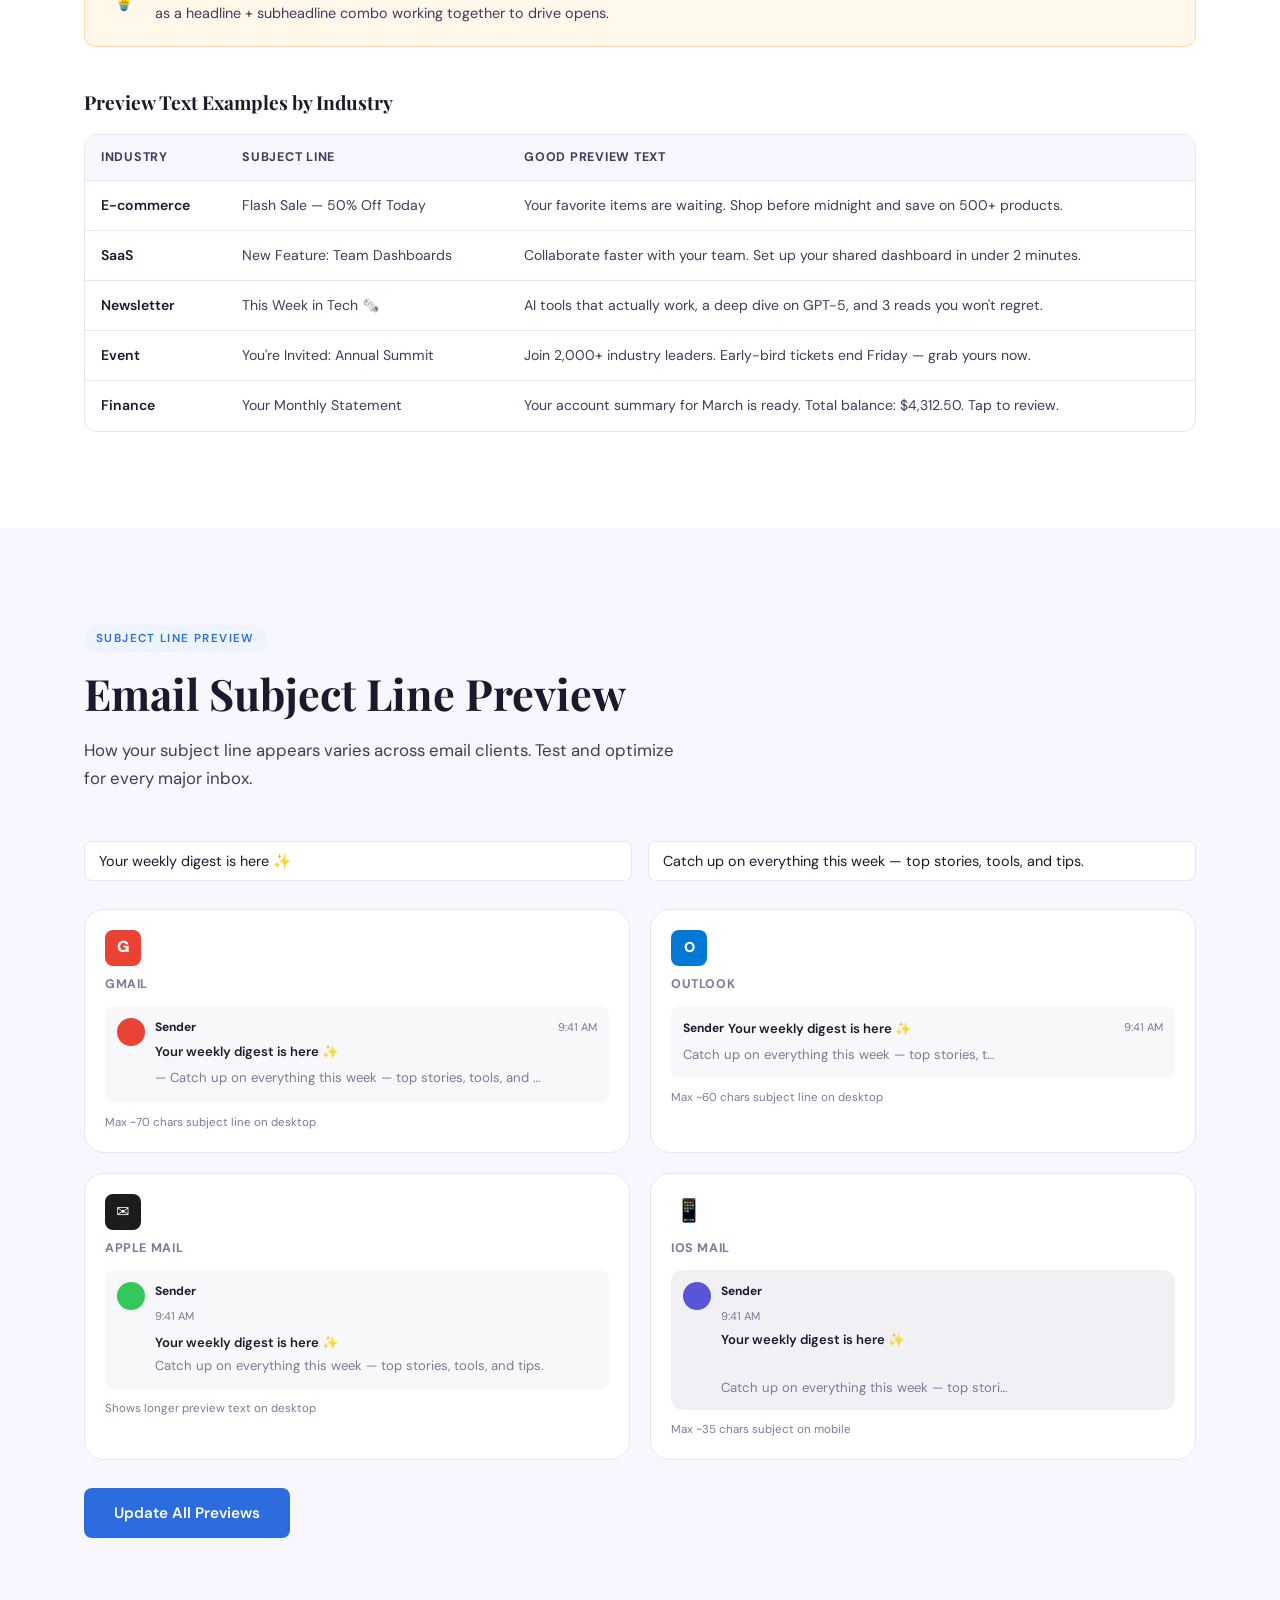
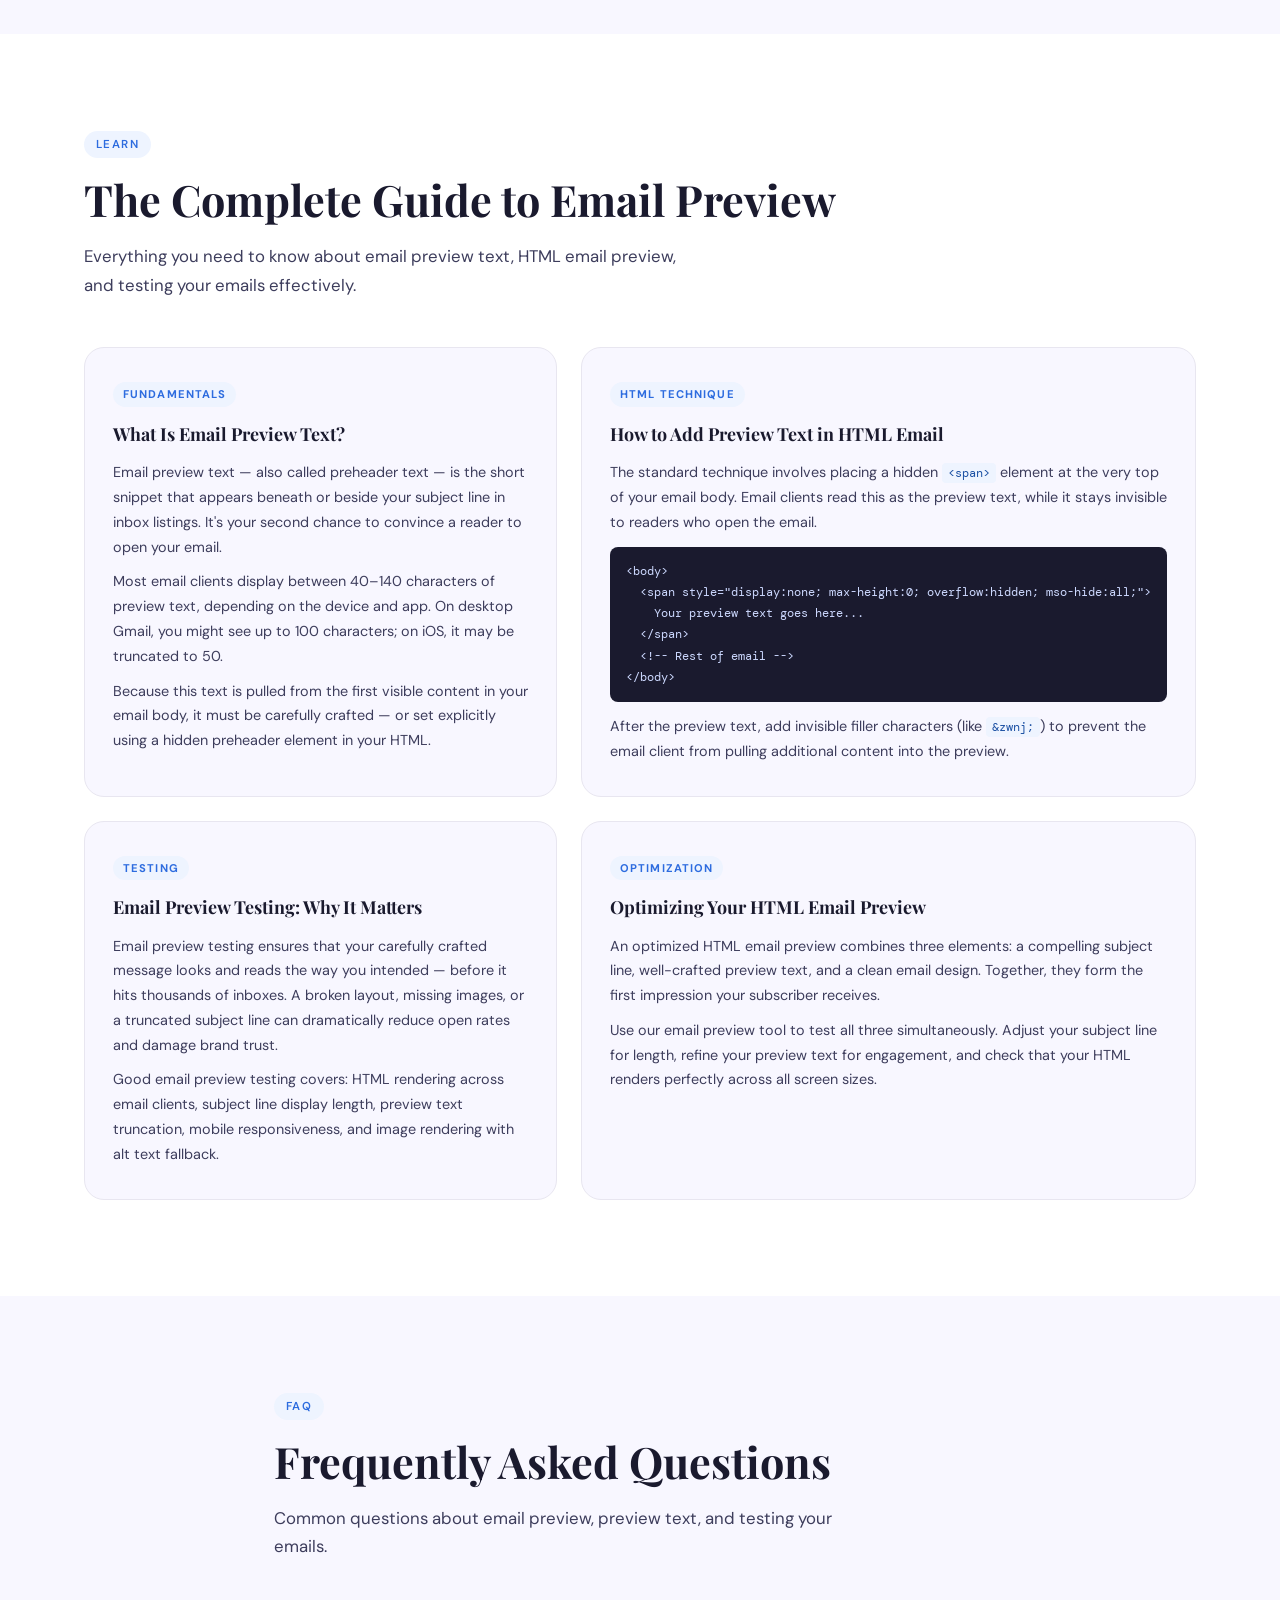
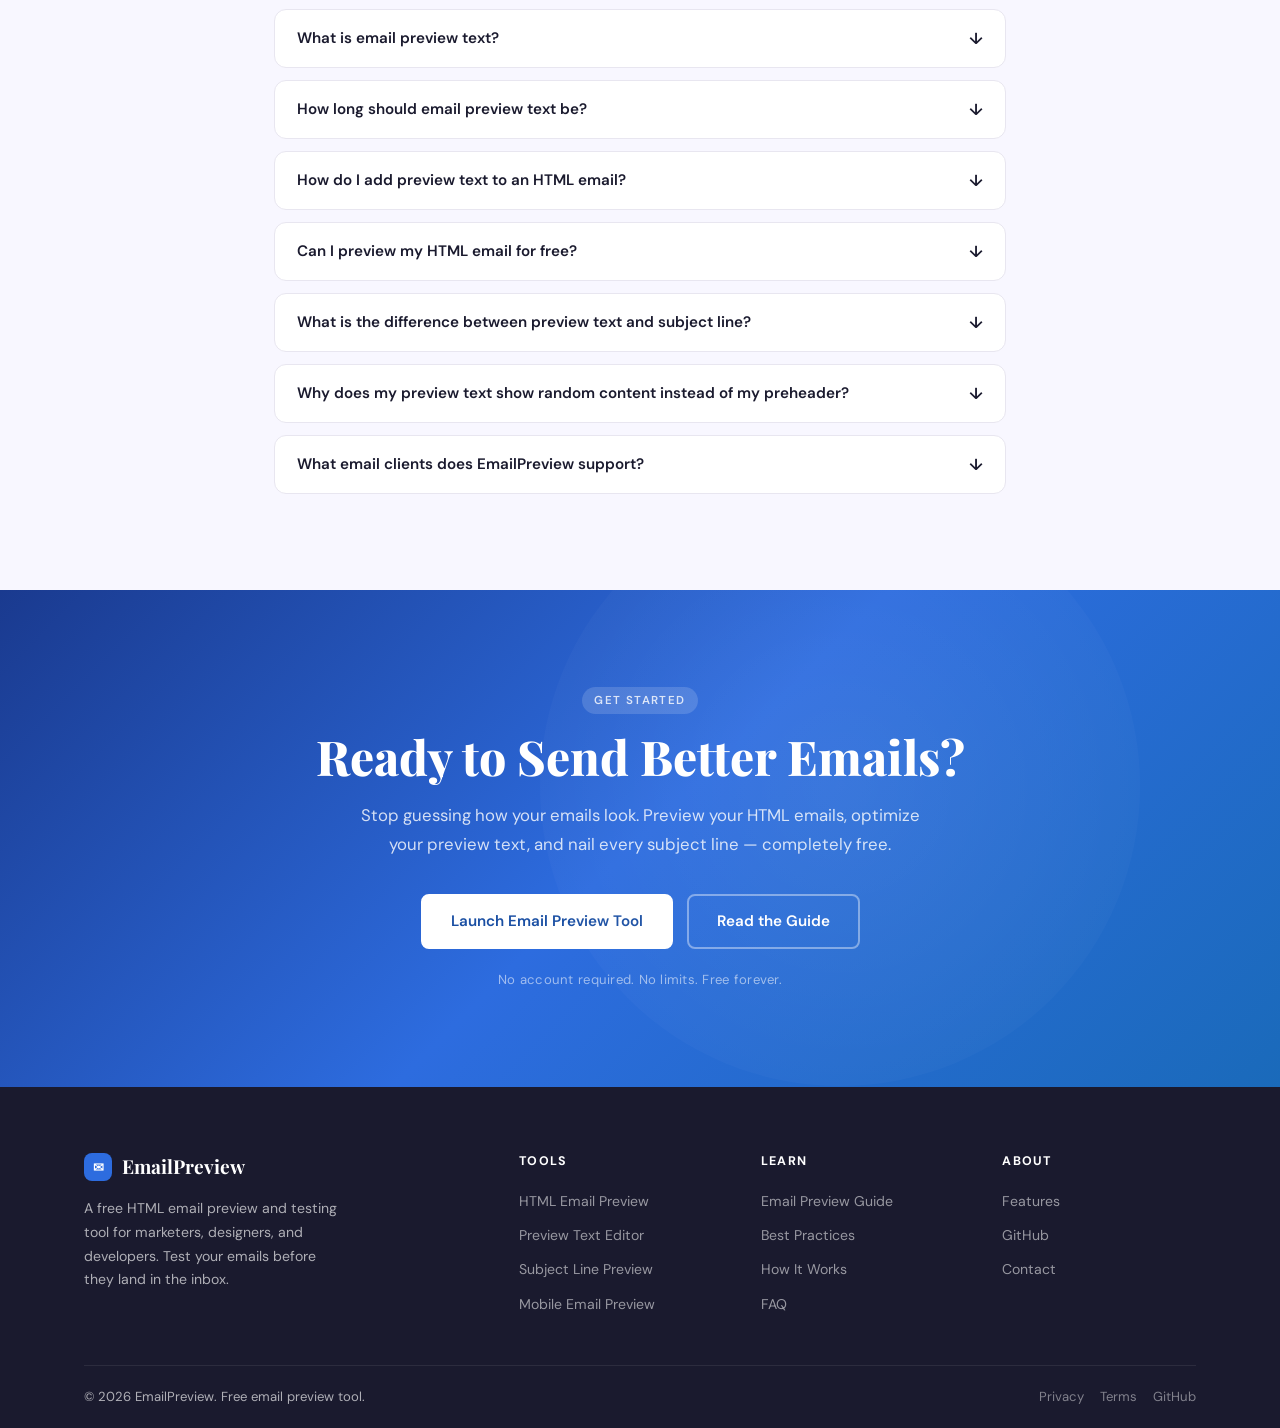
==== commit bd524618: "Update index.html" ====
--- a/index.html
+++ b/index.html
@@ -190,7 +190,7 @@
               <button class="tab-btn active" data-tab="html">HTML Code</button>
               <button class="tab-btn" data-tab="compose">Compose</button>
               <button class="tab-btn" data-tab="previewtext">Preview Text</button>
-            </div>           
+            </div>
 
             <!-- HTML Tab -->
             <div class="tab-content active" id="tab-html">
@@ -308,50 +308,10 @@
               <button class="btn btn-outline" id="copy-html-btn">Copy HTML</button>
               <button class="btn btn-outline" id="download-html-btn">Download</button>
             </div>
-            <div class="hero-mockup-wrap">
-        <div class="email-inbox-mockup">
-          <div class="mockup-header">
-            <div class="mockup-dot r"></div>
-            <div class="mockup-dot y"></div>
-            <div class="mockup-dot g"></div>
-            <span class="mockup-title">Inbox Preview</span>
-          </div>
-          <div class="mockup-row active" id="mockup-row-1">
-            <div class="mockup-avatar" style="background:#4F8EF7"></div>
-            <div class="mockup-content">
-              <div class="mockup-line sender">NewsletterCo</div>
-              <div class="mockup-line subject" id="preview-subject-display">Your weekly digest is here ✨</div>
-              <div class="mockup-line preview" id="preview-text-display">Catch up on everything that happened this week, including our top picks and exclusive...</div>
-            </div>
-            <div class="mockup-meta">
-              <span class="mockup-time">9:41 AM</span>
-            </div>
-          </div>
-          <div class="mockup-row">
-            <div class="mockup-avatar" style="background:#F7A14F"></div>
-            <div class="mockup-content">
-              <div class="mockup-line sender">ShopNow</div>
-              <div class="mockup-line subject">Flash Sale — 50% off today only</div>
-              <div class="mockup-line preview">Don't miss our biggest sale of the year. Hurry, ends tonight at midnight.</div>
-            </div>
-            <div class="mockup-meta">
-              <span class="mockup-time">8:10 AM</span>
-            </div>
-          </div>
-          <div class="mockup-row">
-            <div class="mockup-avatar" style="background:#58C896"></div>
-            <div class="mockup-content">
-              <div class="mockup-line sender">TechBlog</div>
-              <div class="mockup-line subject">AI tools every dev should know</div>
-              <div class="mockup-line preview">We tested 20+ tools so you don't have to. Here are the ones worth your time.</div>
-            </div>
-            <div class="mockup-meta">
-              <span class="mockup-time">7:55 AM</span>
-            </div>       
-           </div>
-        </div>
-      </div>     
-  
+          </div>
+        </div>
+      </div>
+    </section>
 
     <!-- HOW IT WORKS -->
     <section class="section how-section" id="how-it-works">
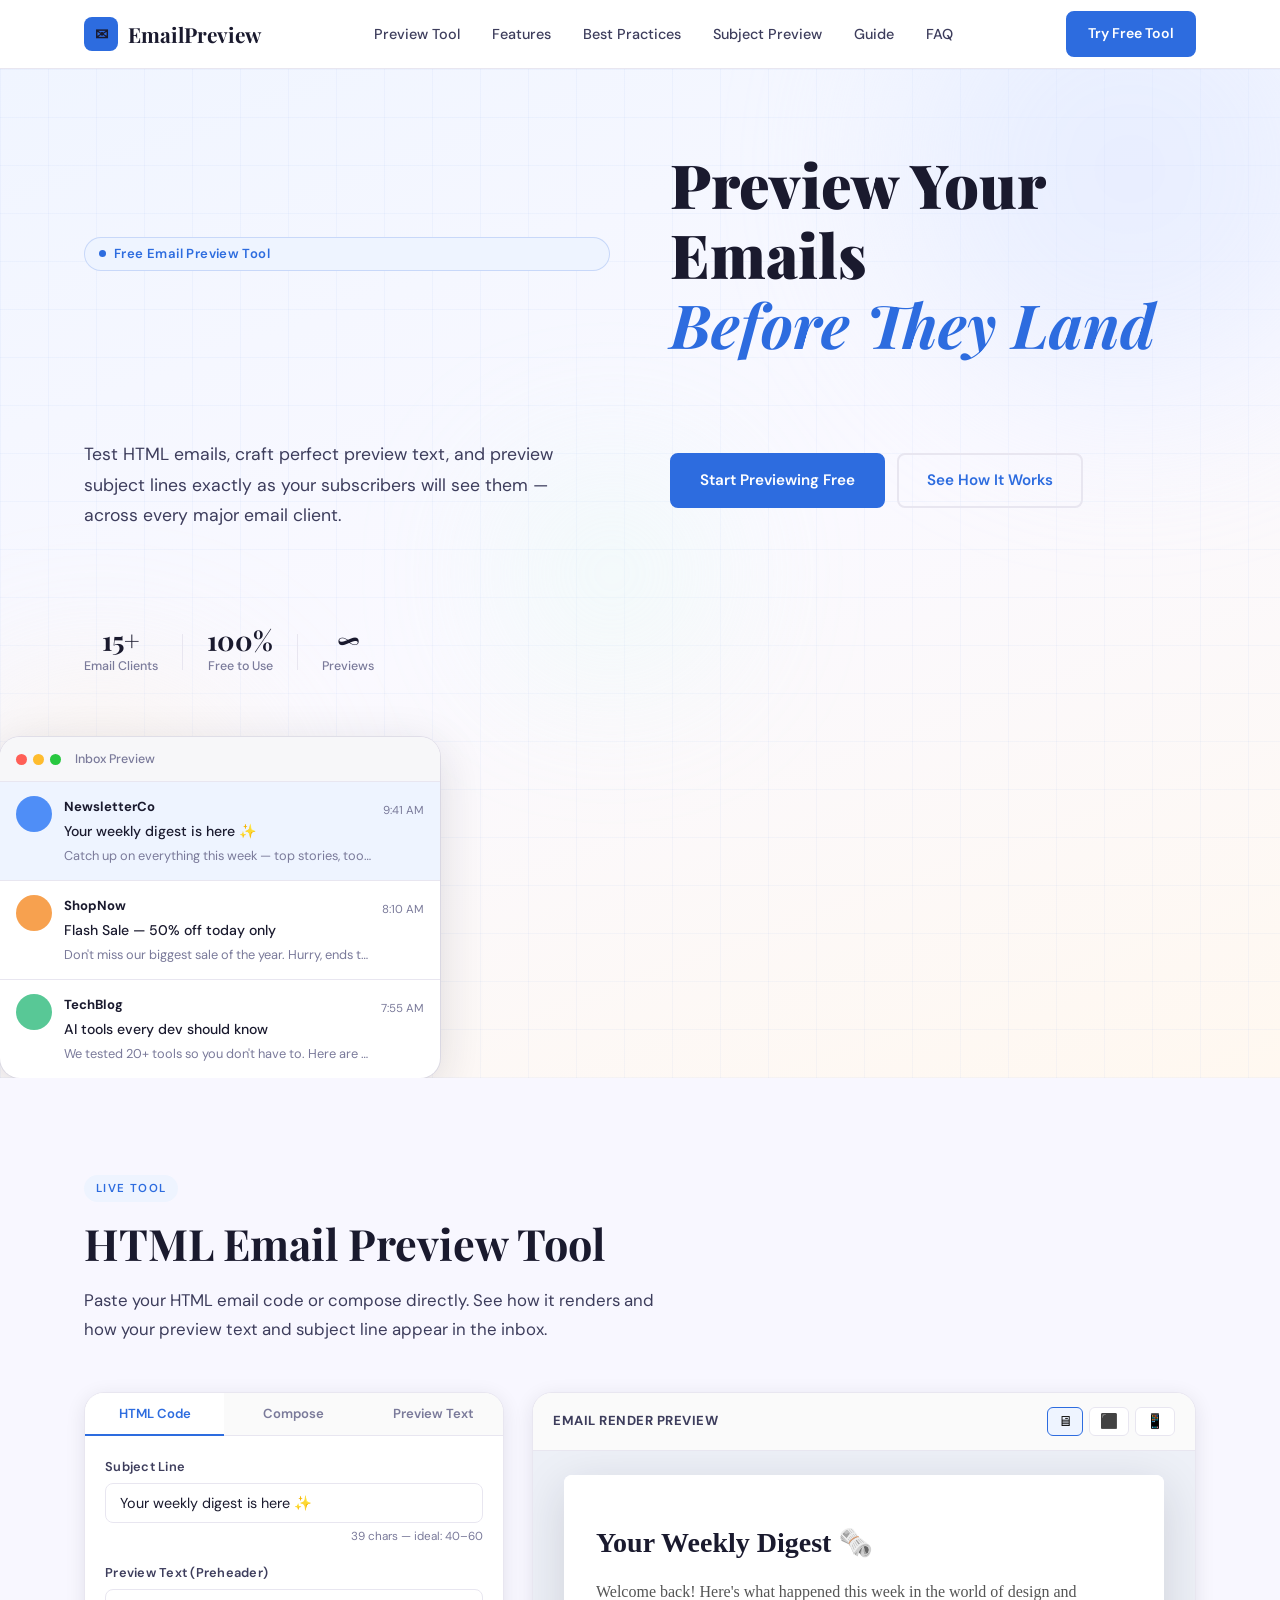
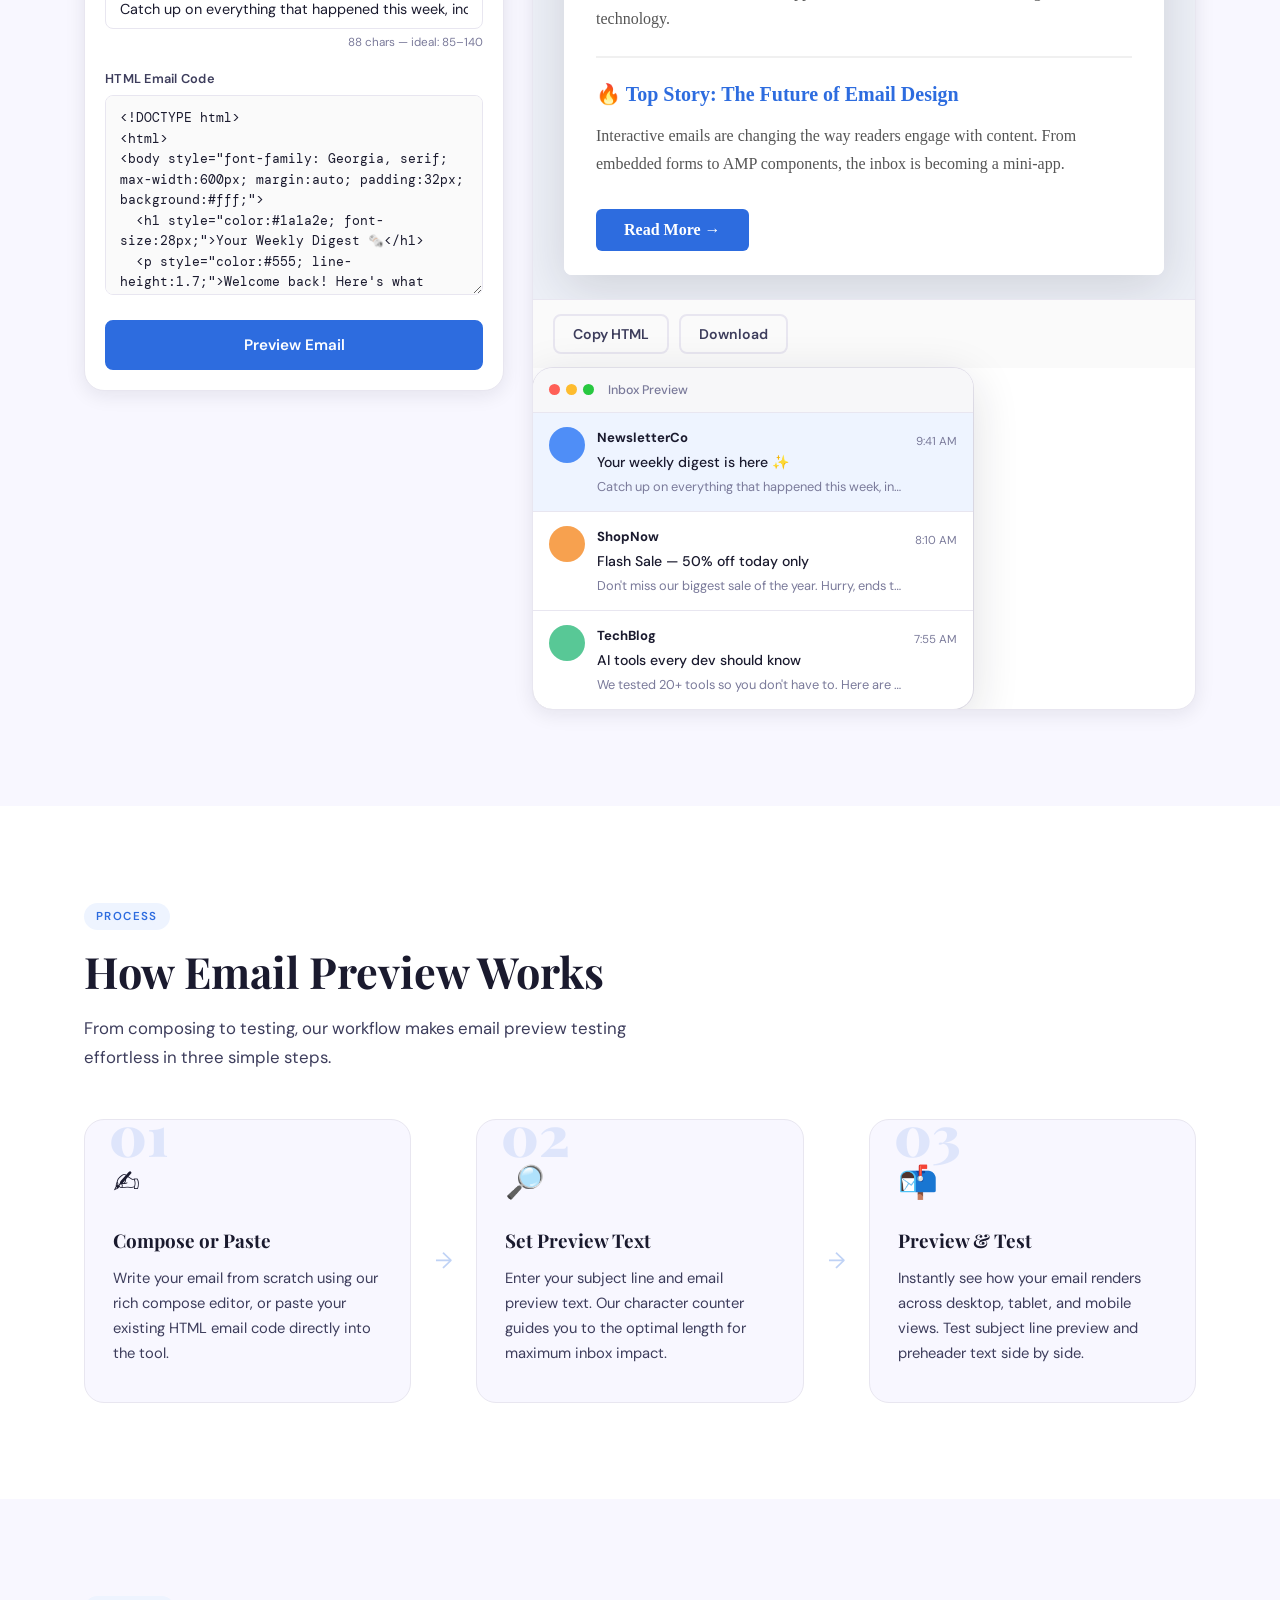
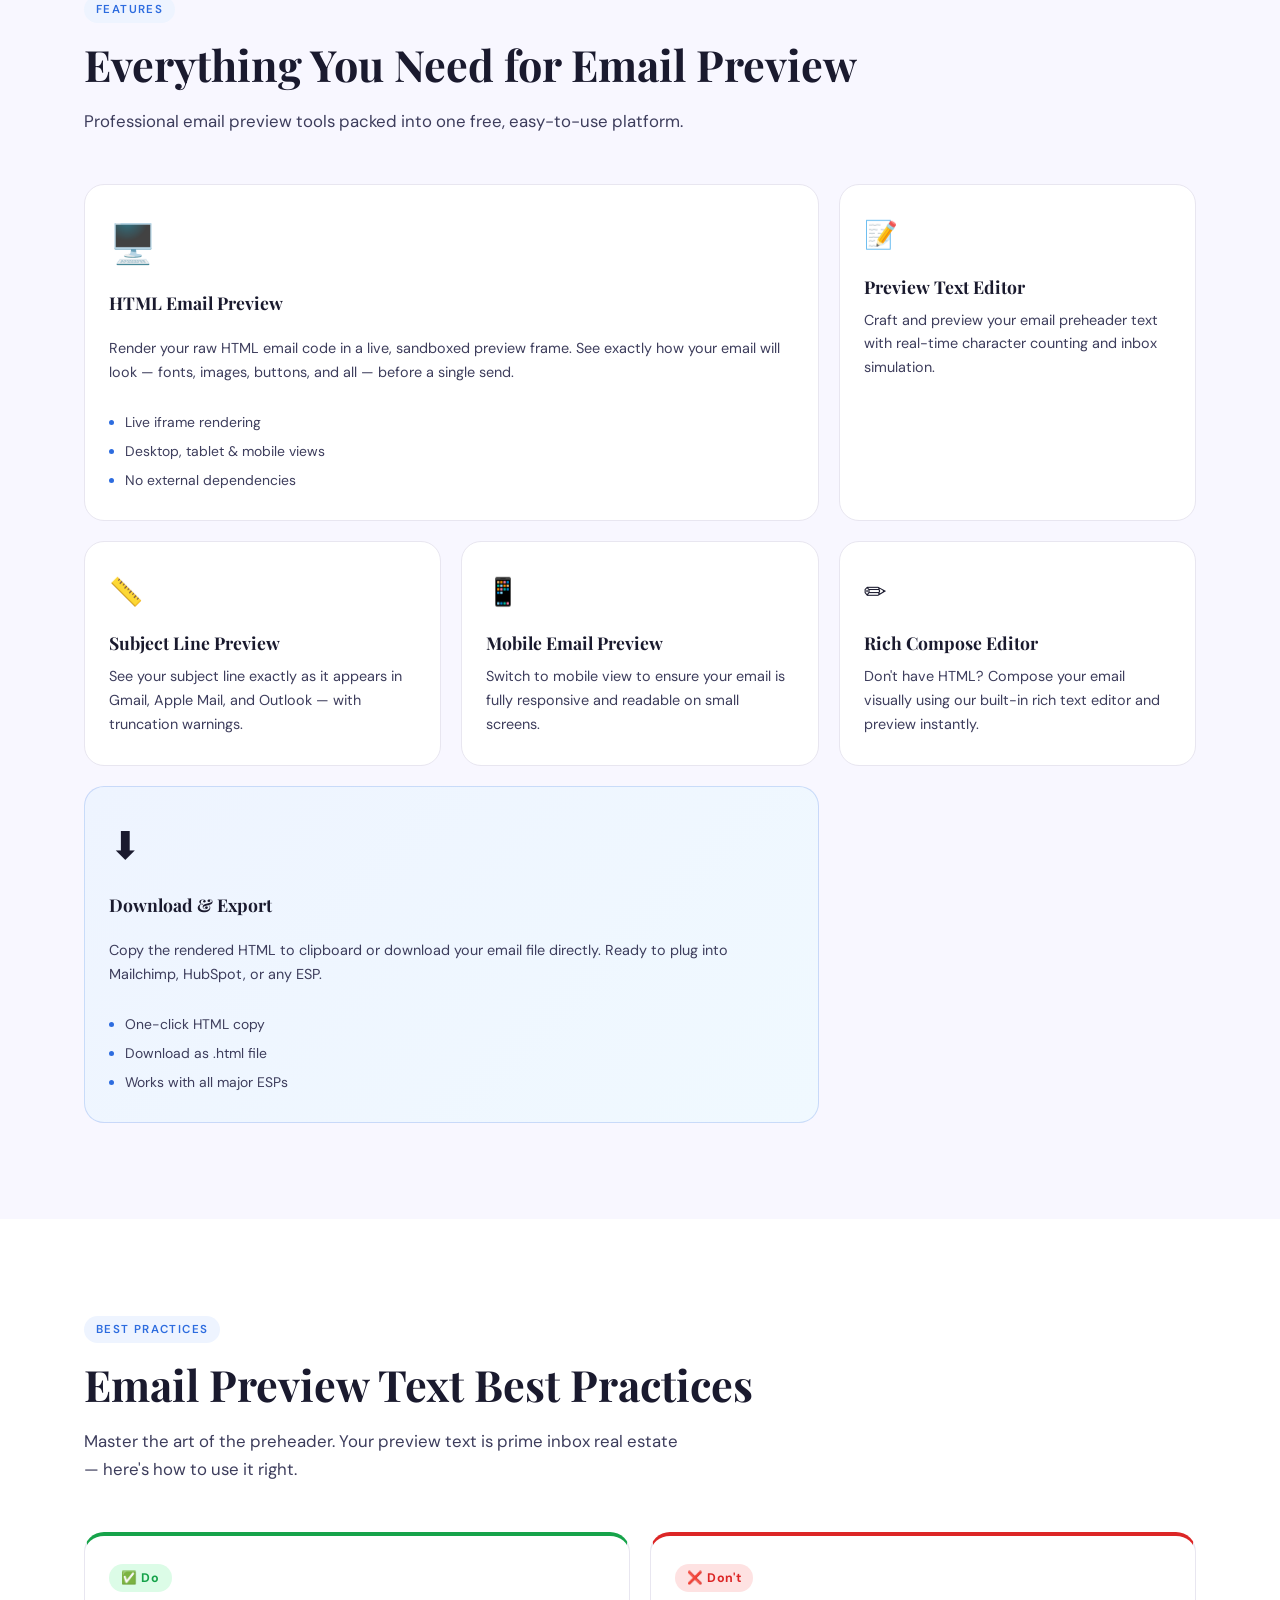
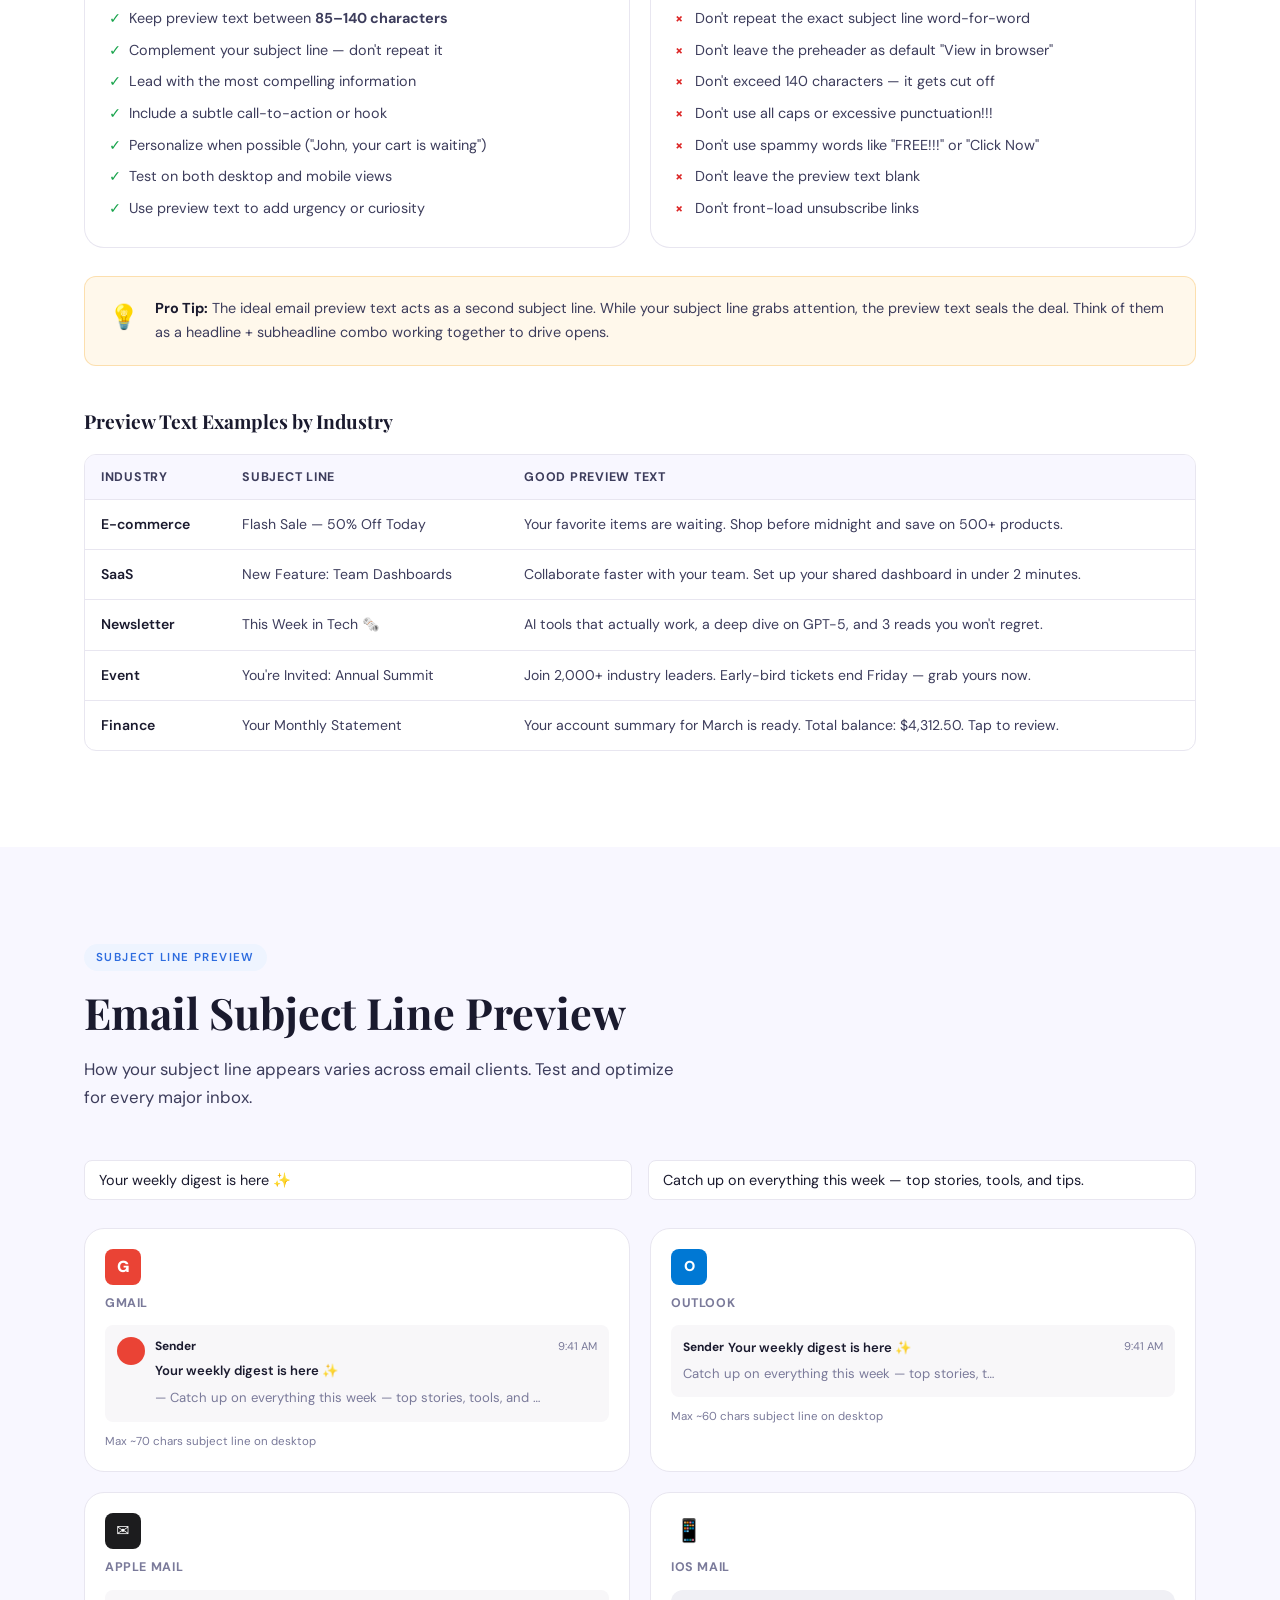
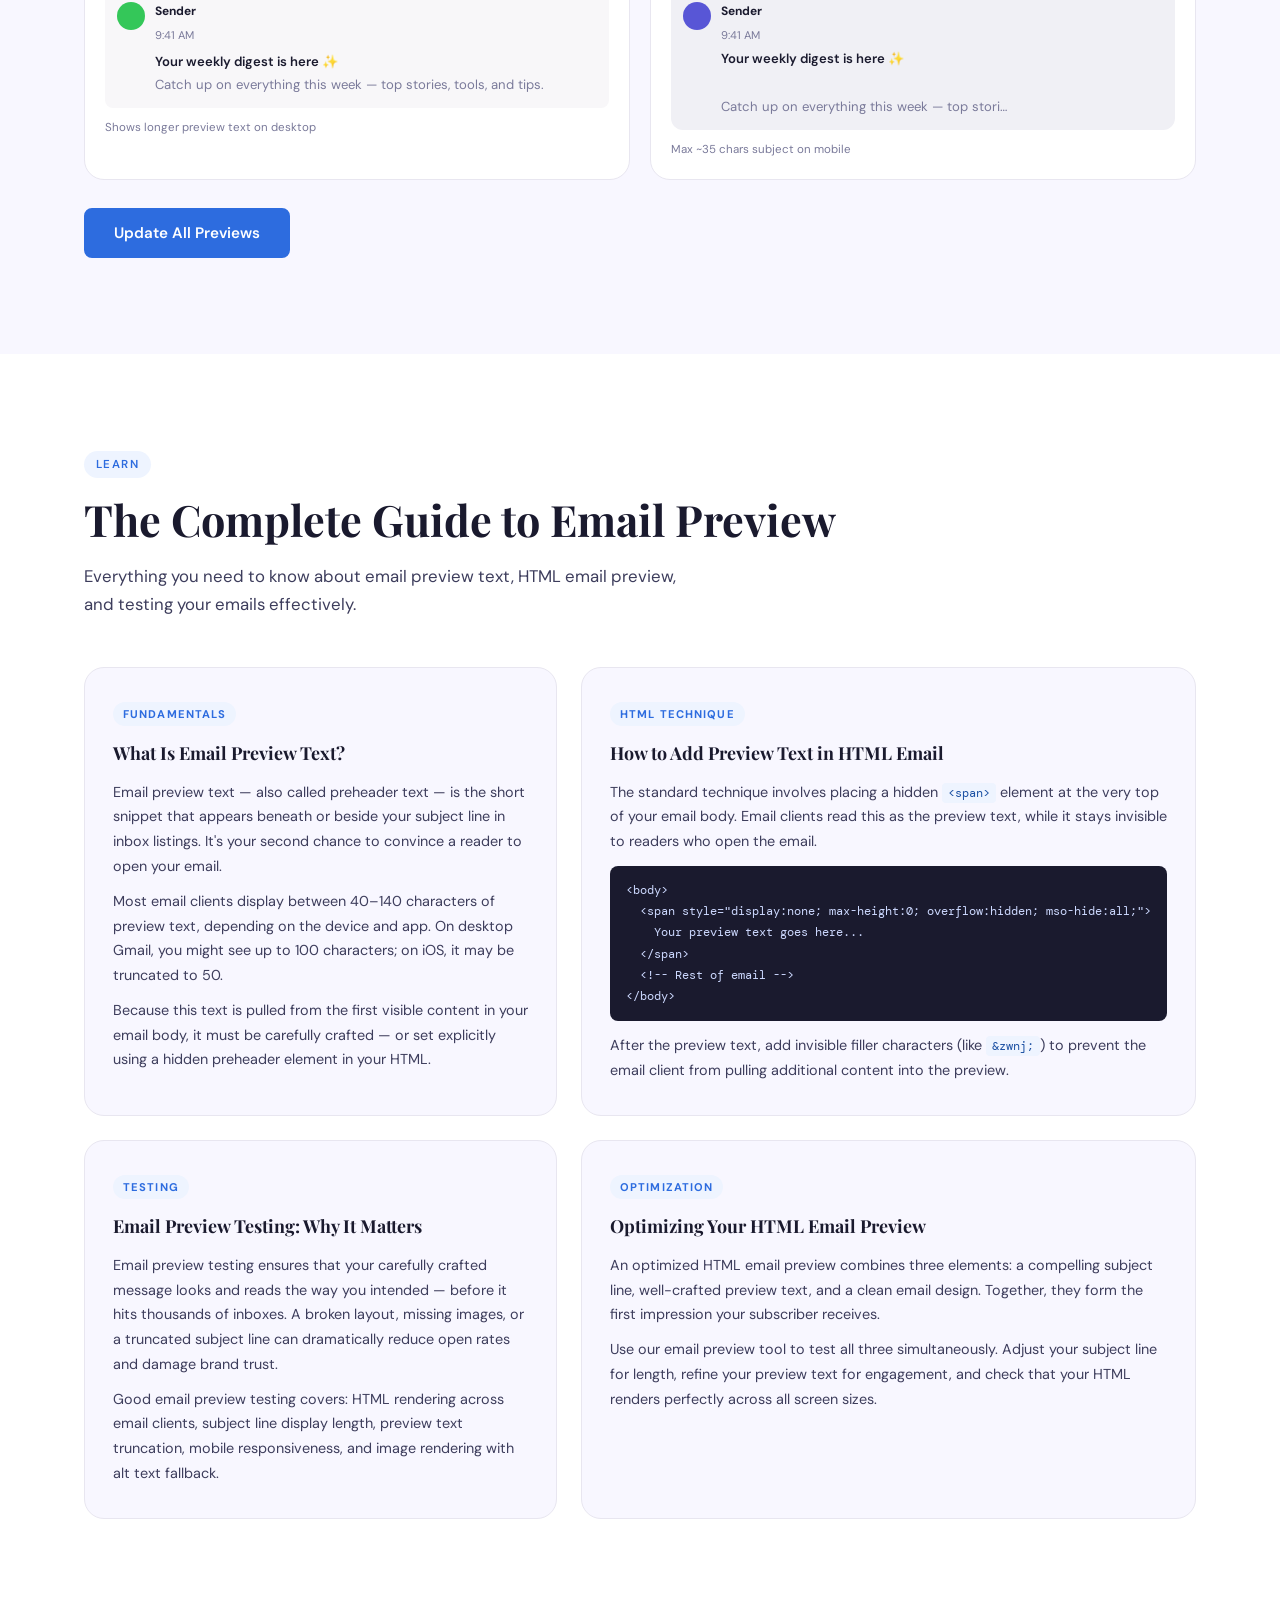
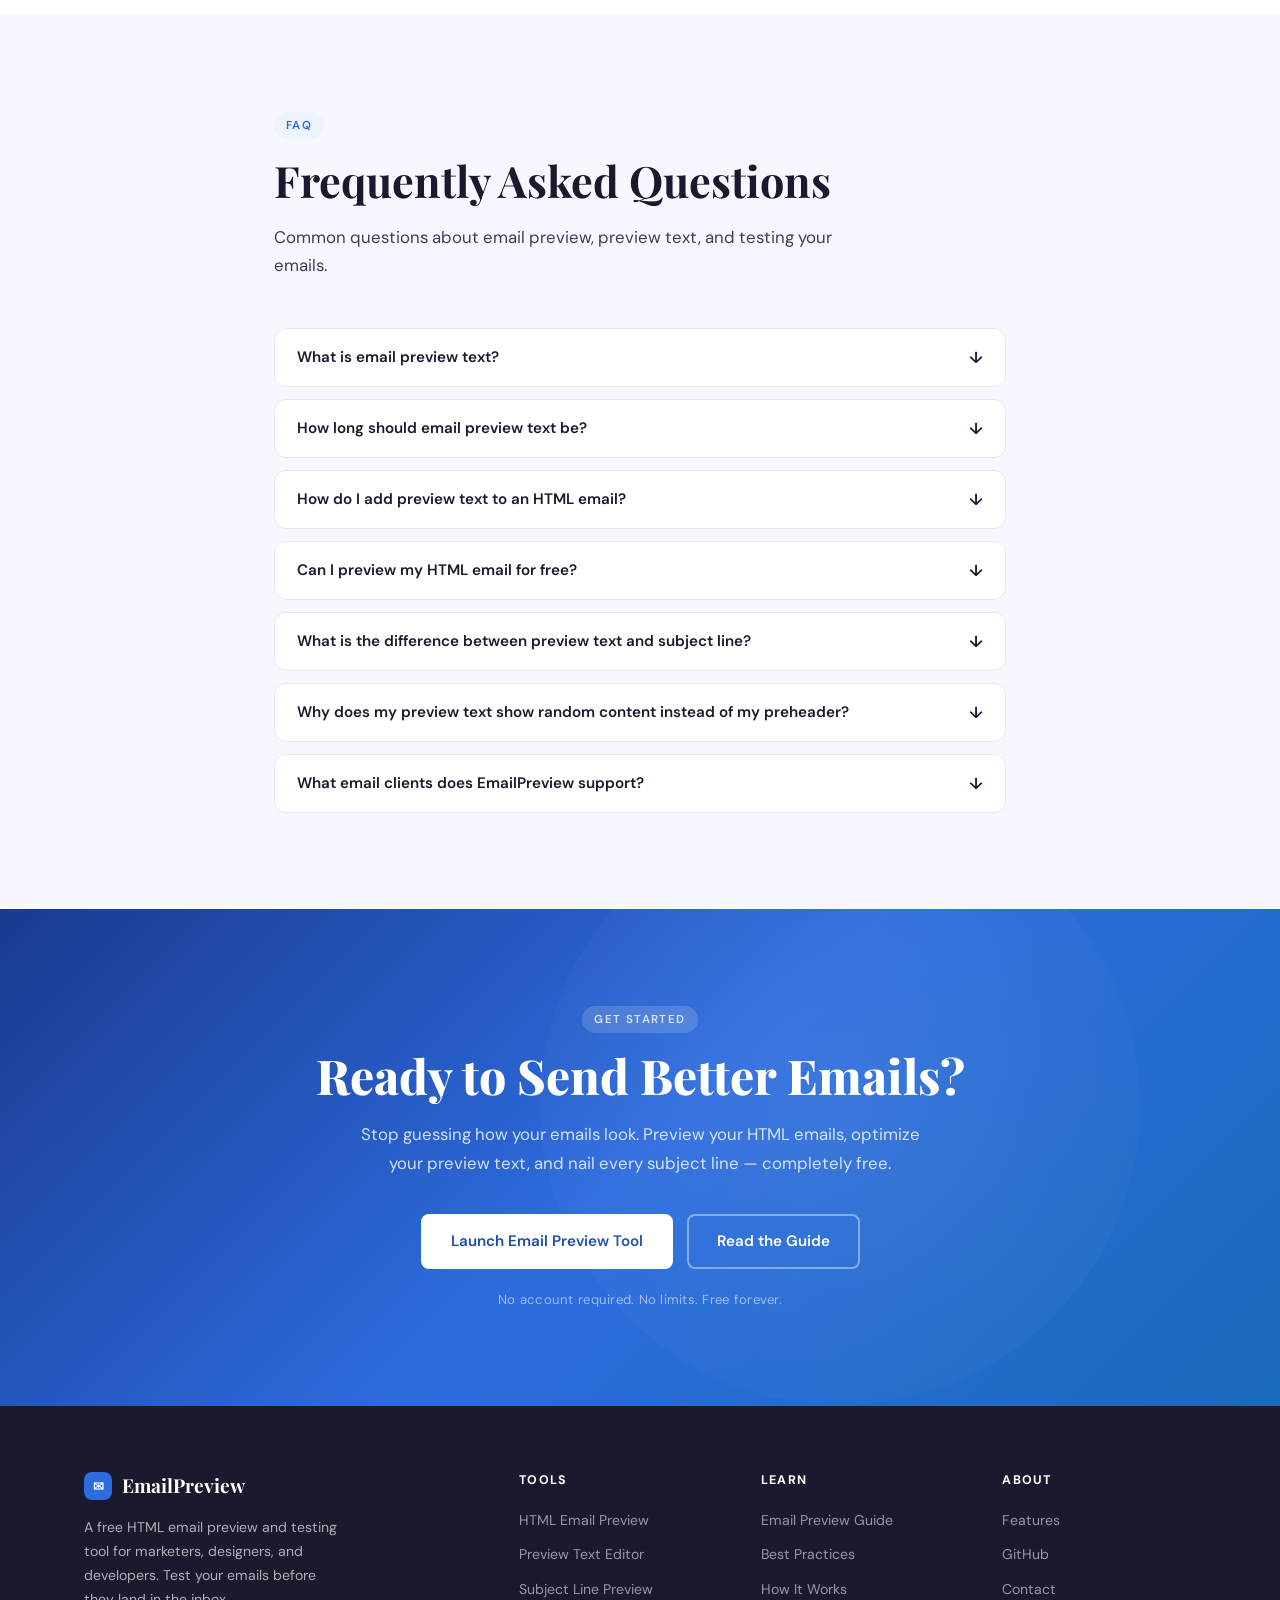
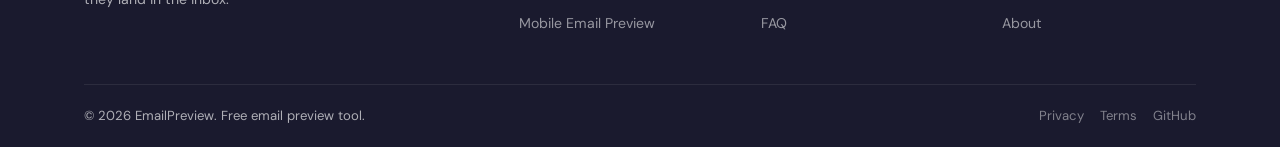
==== commit b827d06b: "Update index.html" ====
--- a/index.html
+++ b/index.html
@@ -308,6 +308,45 @@
               <button class="btn btn-outline" id="copy-html-btn">Copy HTML</button>
               <button class="btn btn-outline" id="download-html-btn">Download</button>
             </div>
+            <div class="email-inbox-mockup">
+  <div class="mockup-header">
+    <div class="mockup-dot r"></div>
+    <div class="mockup-dot y"></div>
+    <div class="mockup-dot g"></div>
+    <span class="mockup-title">Inbox Preview</span>
+  </div>
+  <div class="mockup-row active" id="mockup-row-1">
+    <div class="mockup-avatar" style="background:#4F8EF7"></div>
+    <div class="mockup-content">
+      <div class="mockup-line sender">NewsletterCo</div>
+      <div class="mockup-line subject" id="preview-subject-display">Your weekly digest is here ✨</div>
+      <div class="mockup-line preview" id="preview-text-display">Catch up on everything that happened this week, including our top picks and exclusive...</div>
+    </div>
+    <div class="mockup-meta">
+      <span class="mockup-time">9:41 AM</span>
+    </div>
+  </div>
+  <div class="mockup-row">
+    <div class="mockup-avatar" style="background:#F7A14F"></div>
+    <div class="mockup-content">
+      <div class="mockup-line sender">ShopNow</div>
+      <div class="mockup-line subject">Flash Sale — 50% off today only</div>
+      <div class="mockup-line preview">Don't miss our biggest sale of the year. Hurry, ends tonight at midnight.</div>
+    </div>
+    <div class="mockup-meta">
+      <span class="mockup-time">8:10 AM</span>
+    </div>
+  </div>
+  <div class="mockup-row">
+    <div class="mockup-avatar" style="background:#58C896"></div>
+    <div class="mockup-content">
+      <div class="mockup-line sender">TechBlog</div>
+      <div class="mockup-line subject">AI tools every dev should know</div>
+      <div class="mockup-line preview">We tested 20+ tools so you don't have to. Here are the ones worth your time.</div>
+    </div>
+    <div class="mockup-meta">
+      <span class="mockup-time">7:55 AM</span>
+    </div>
           </div>
         </div>
       </div>
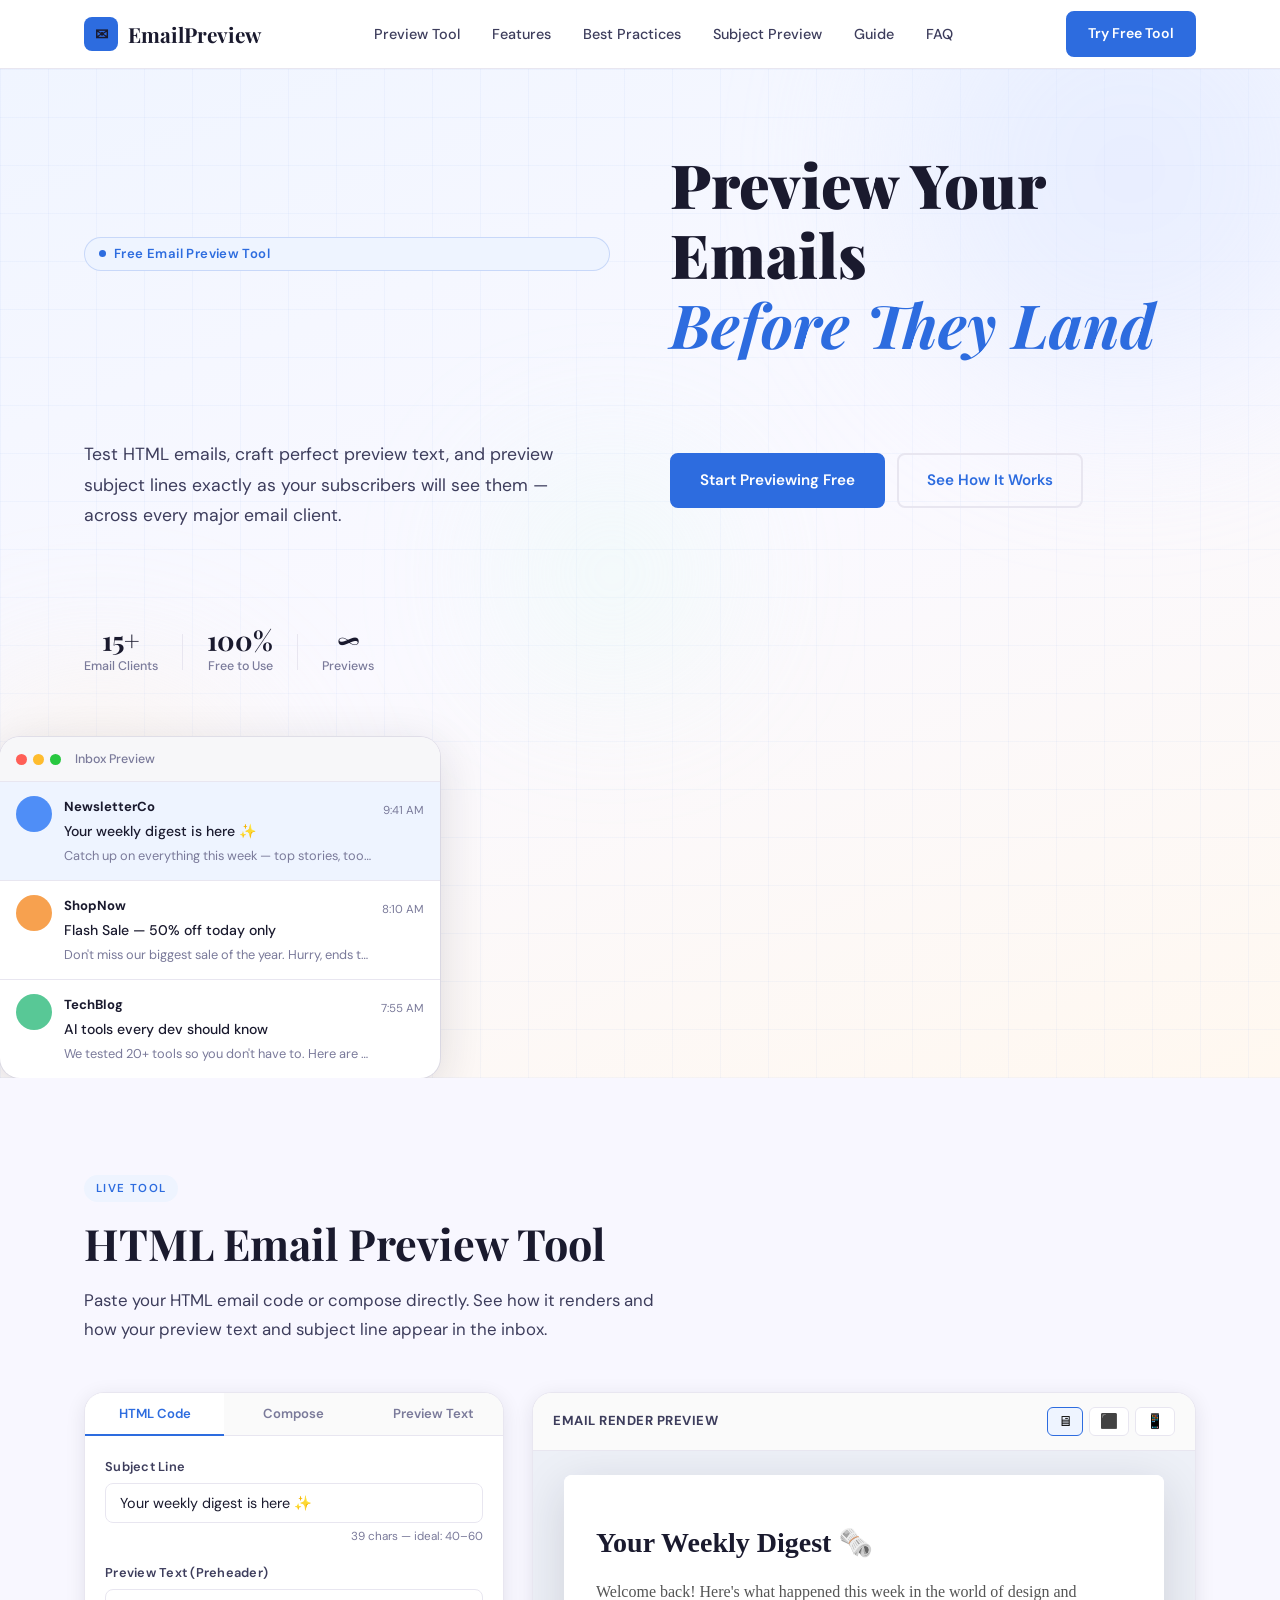
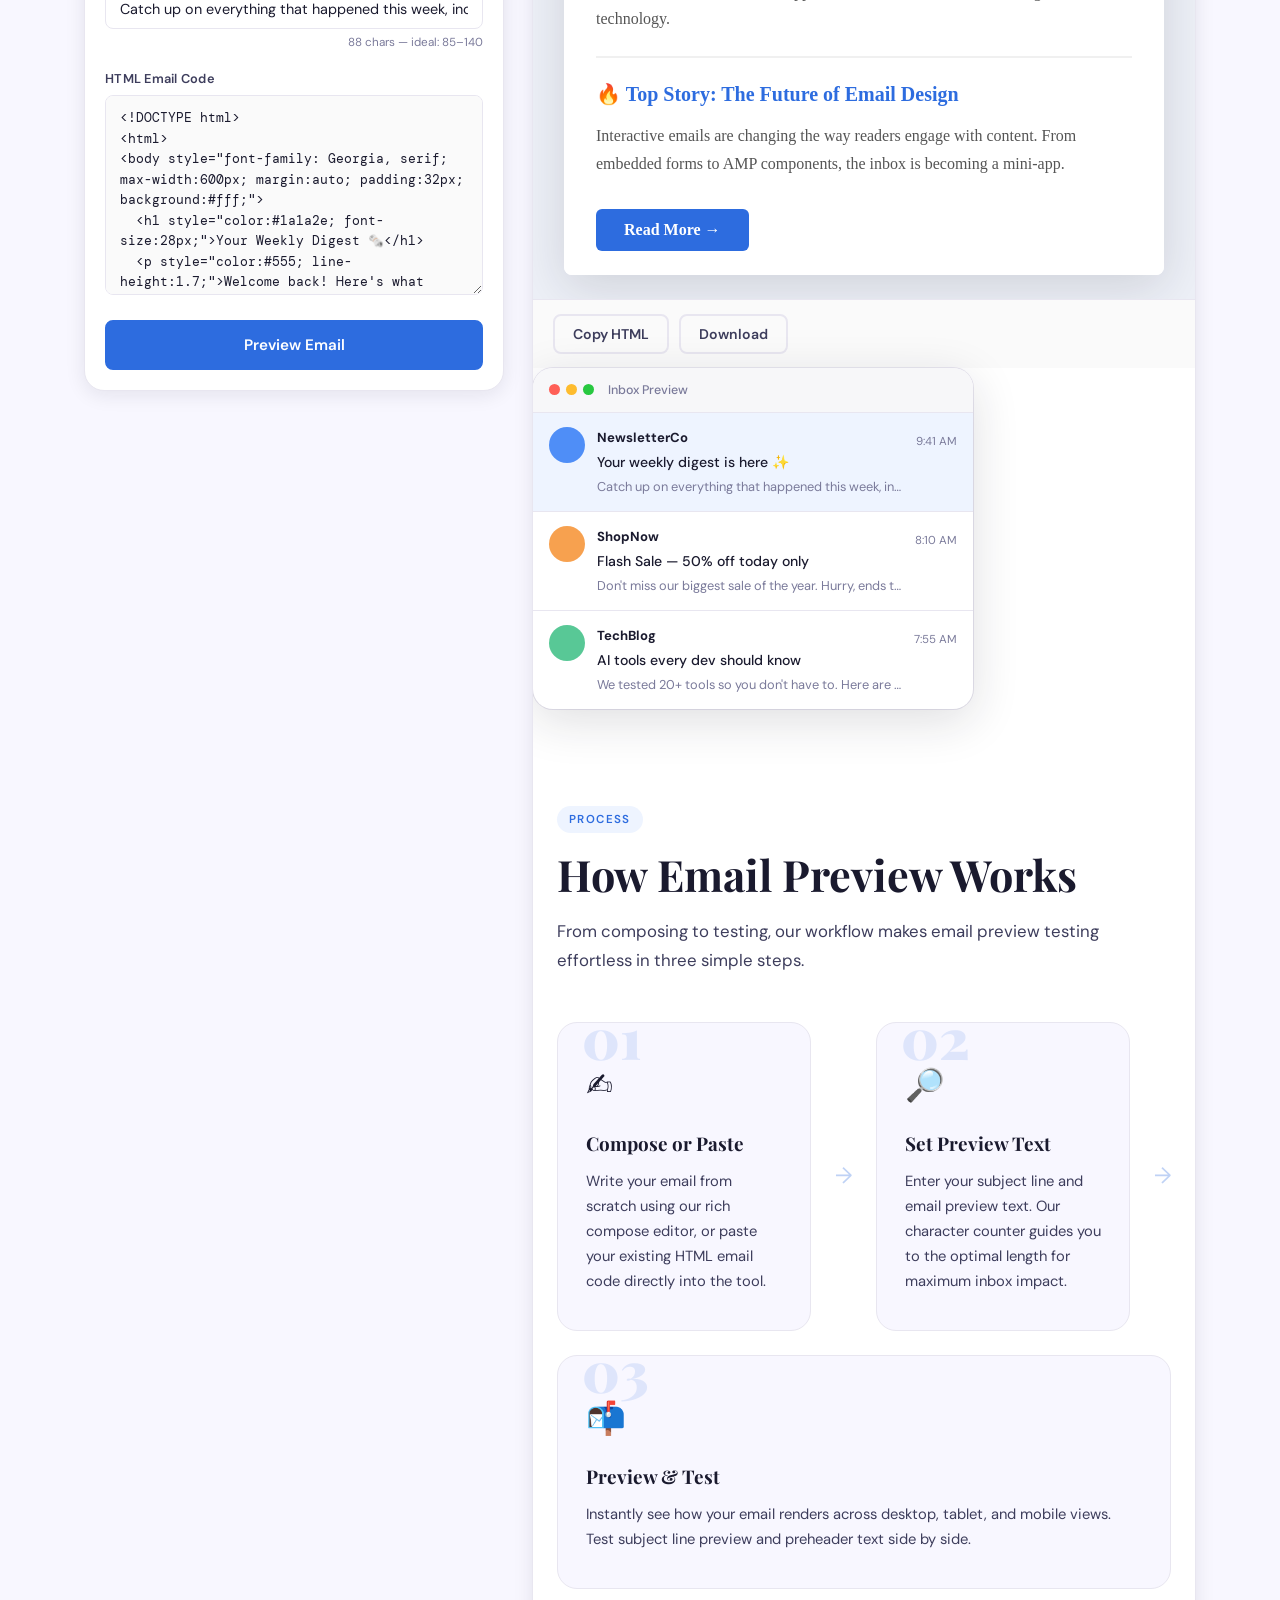
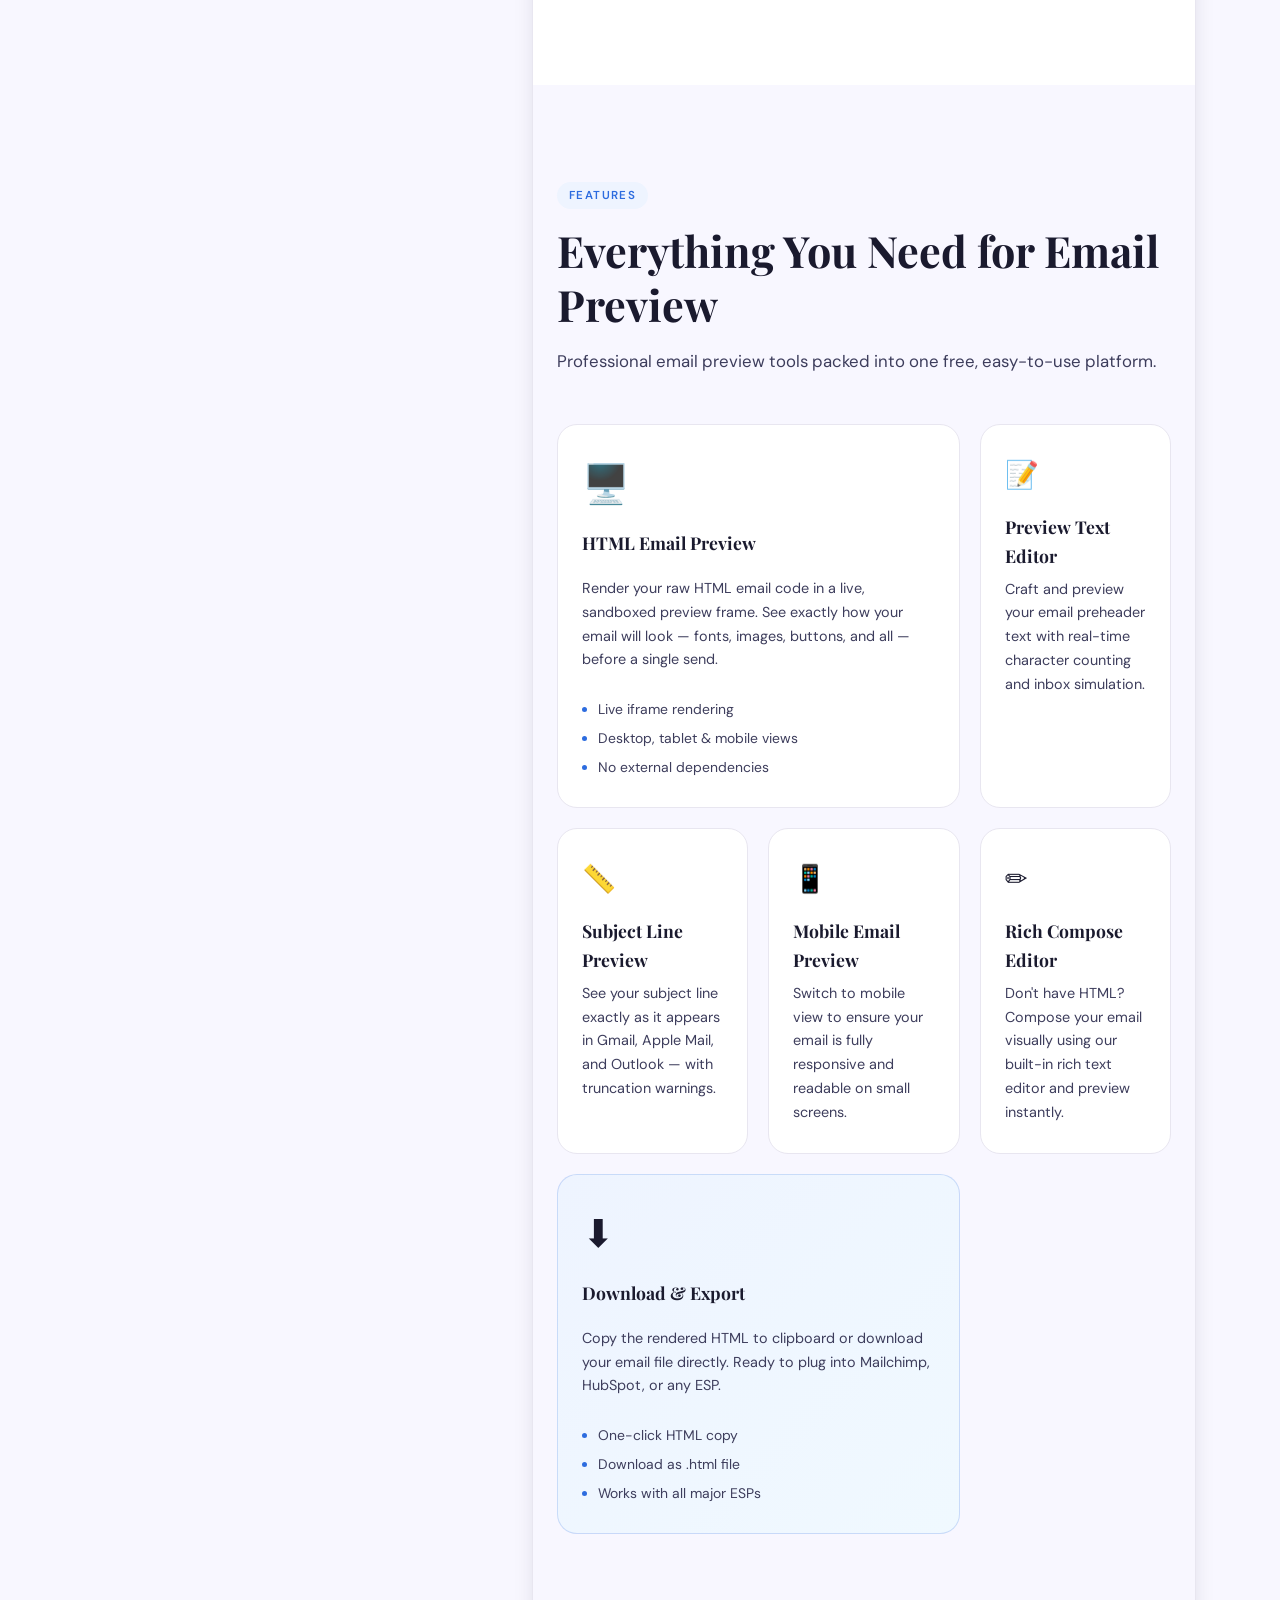
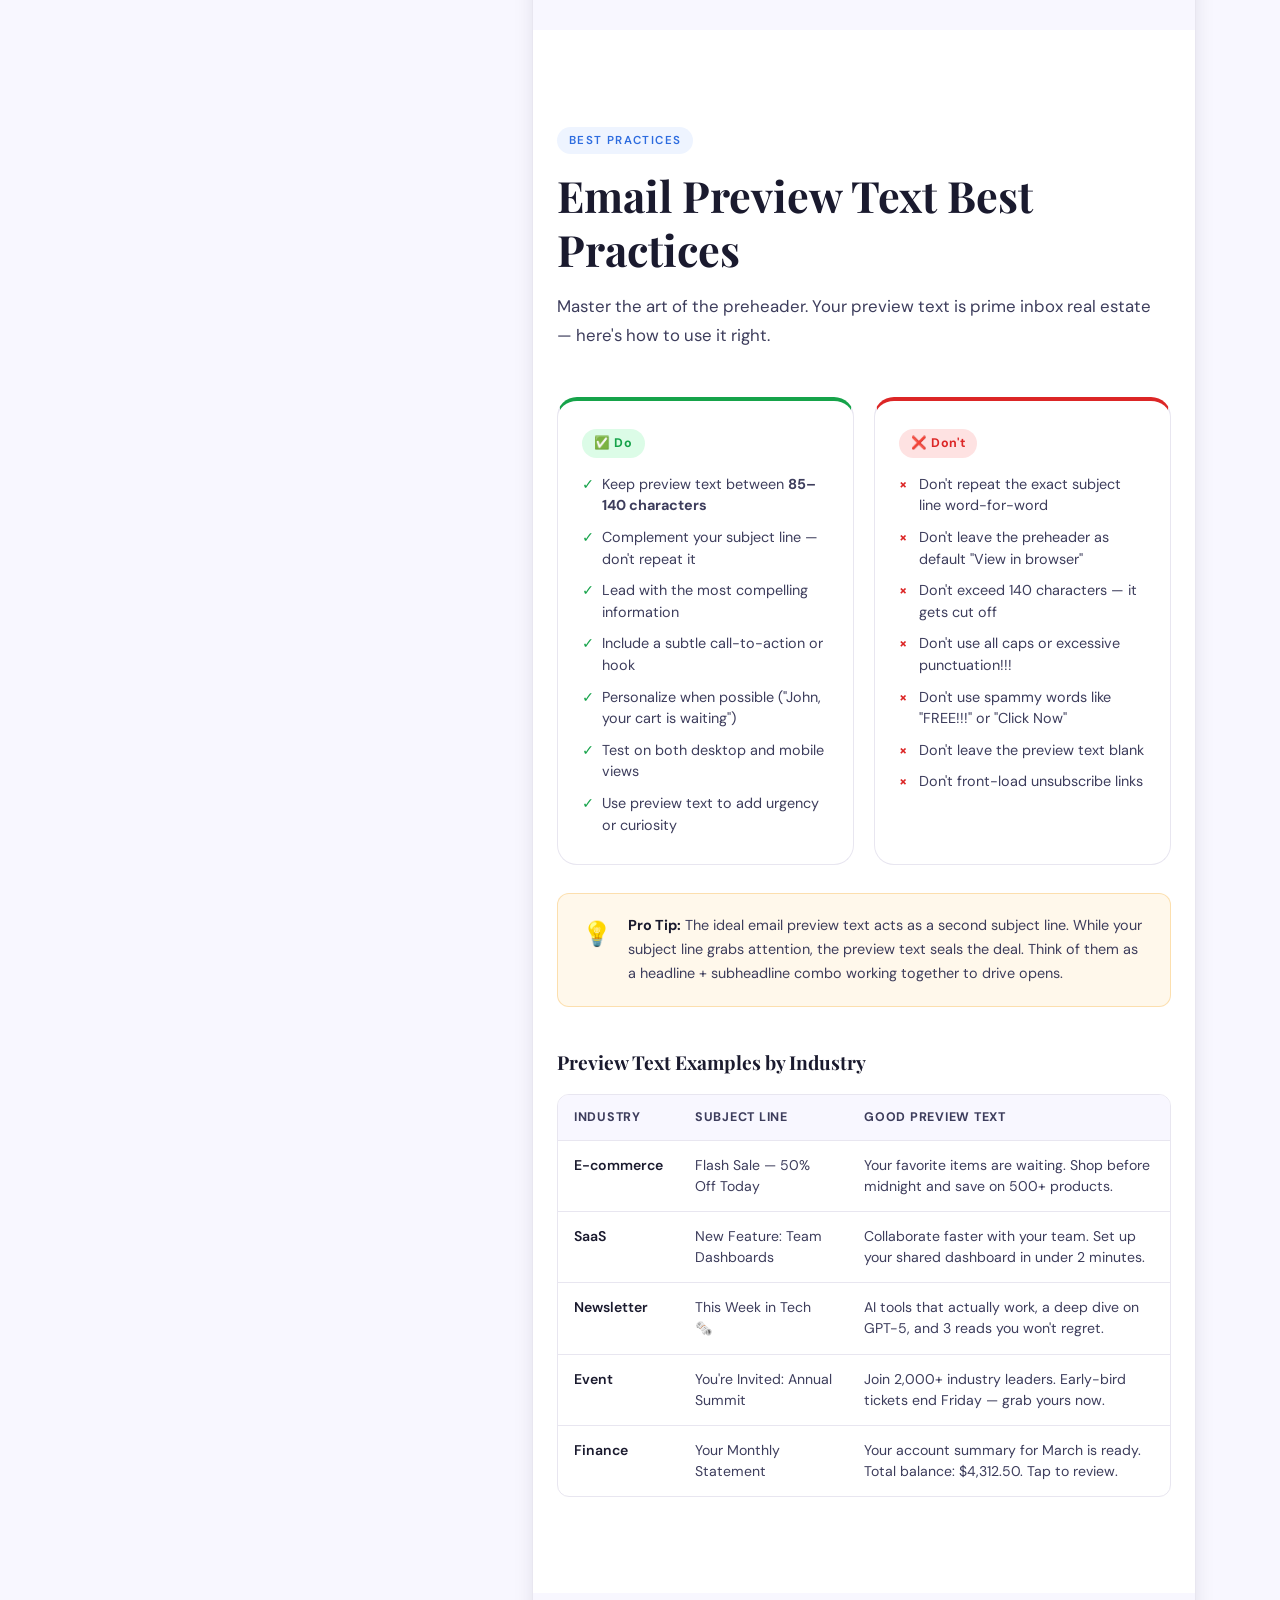
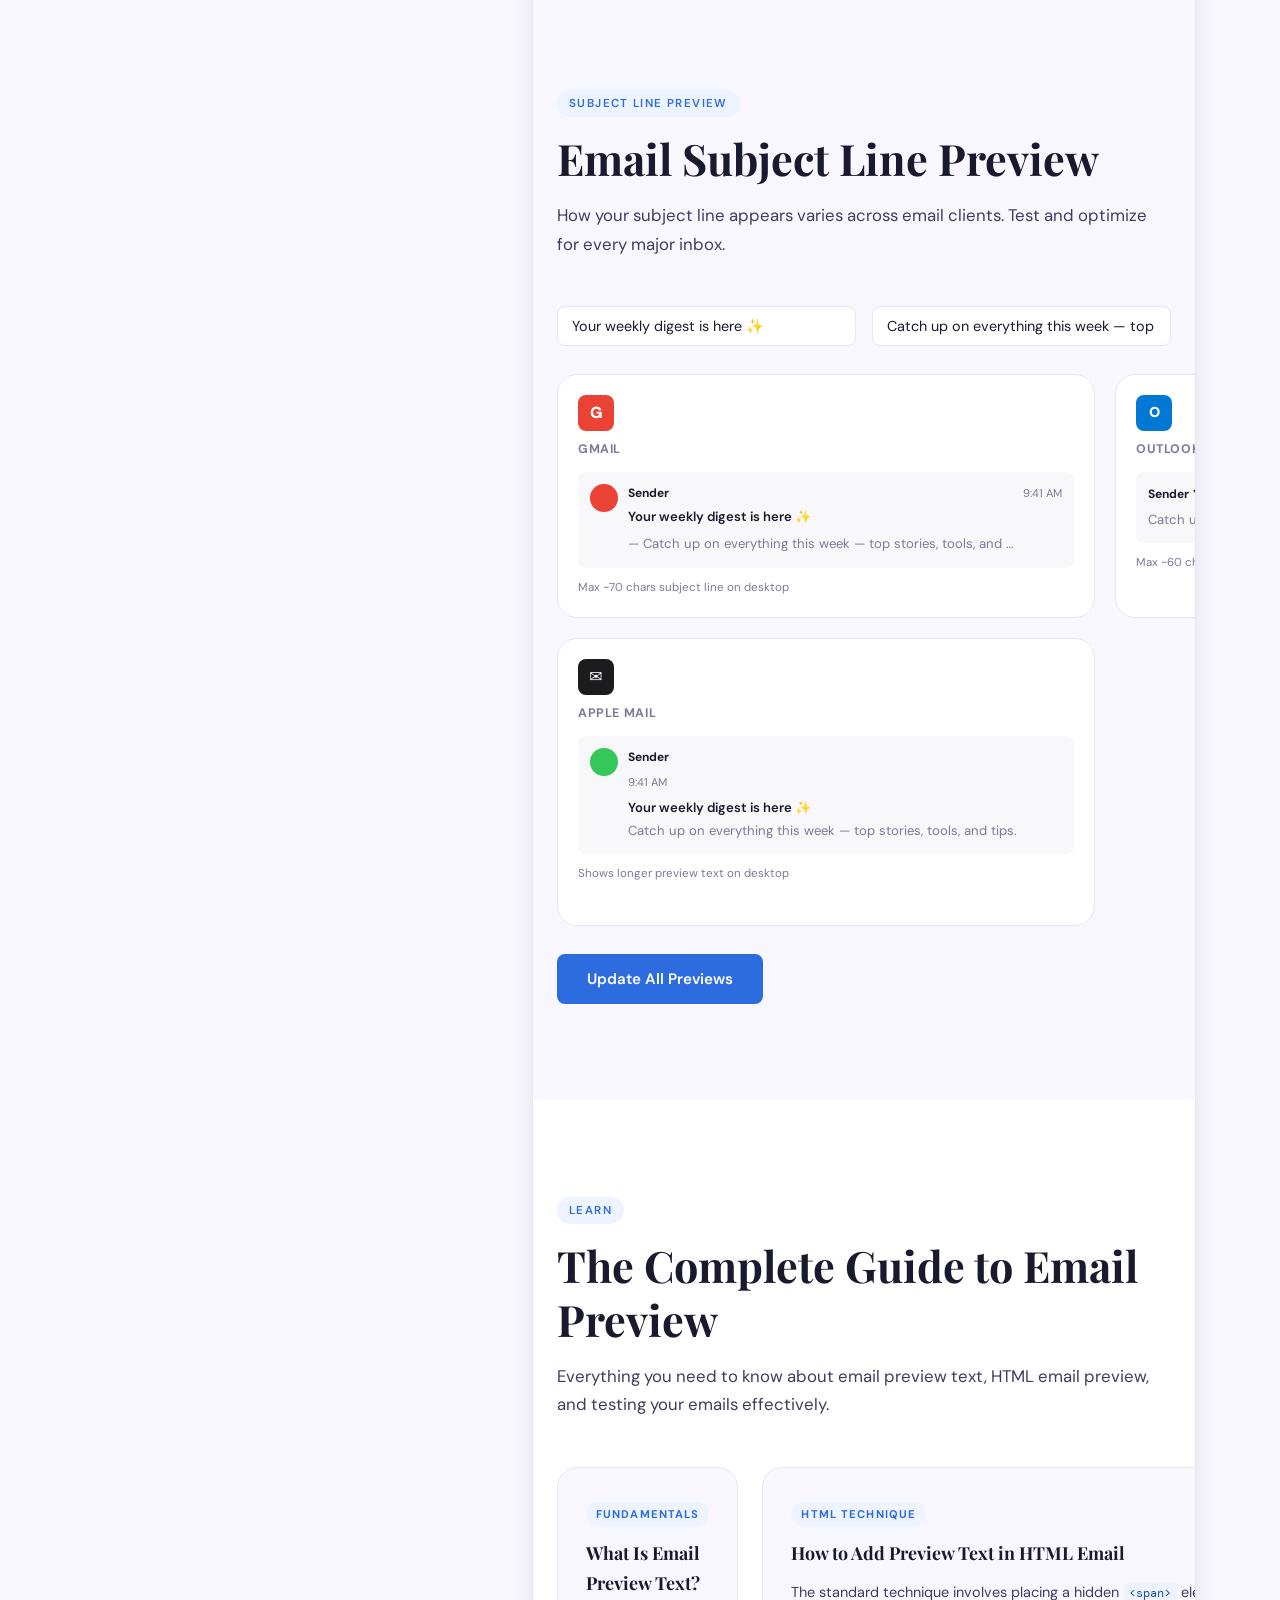
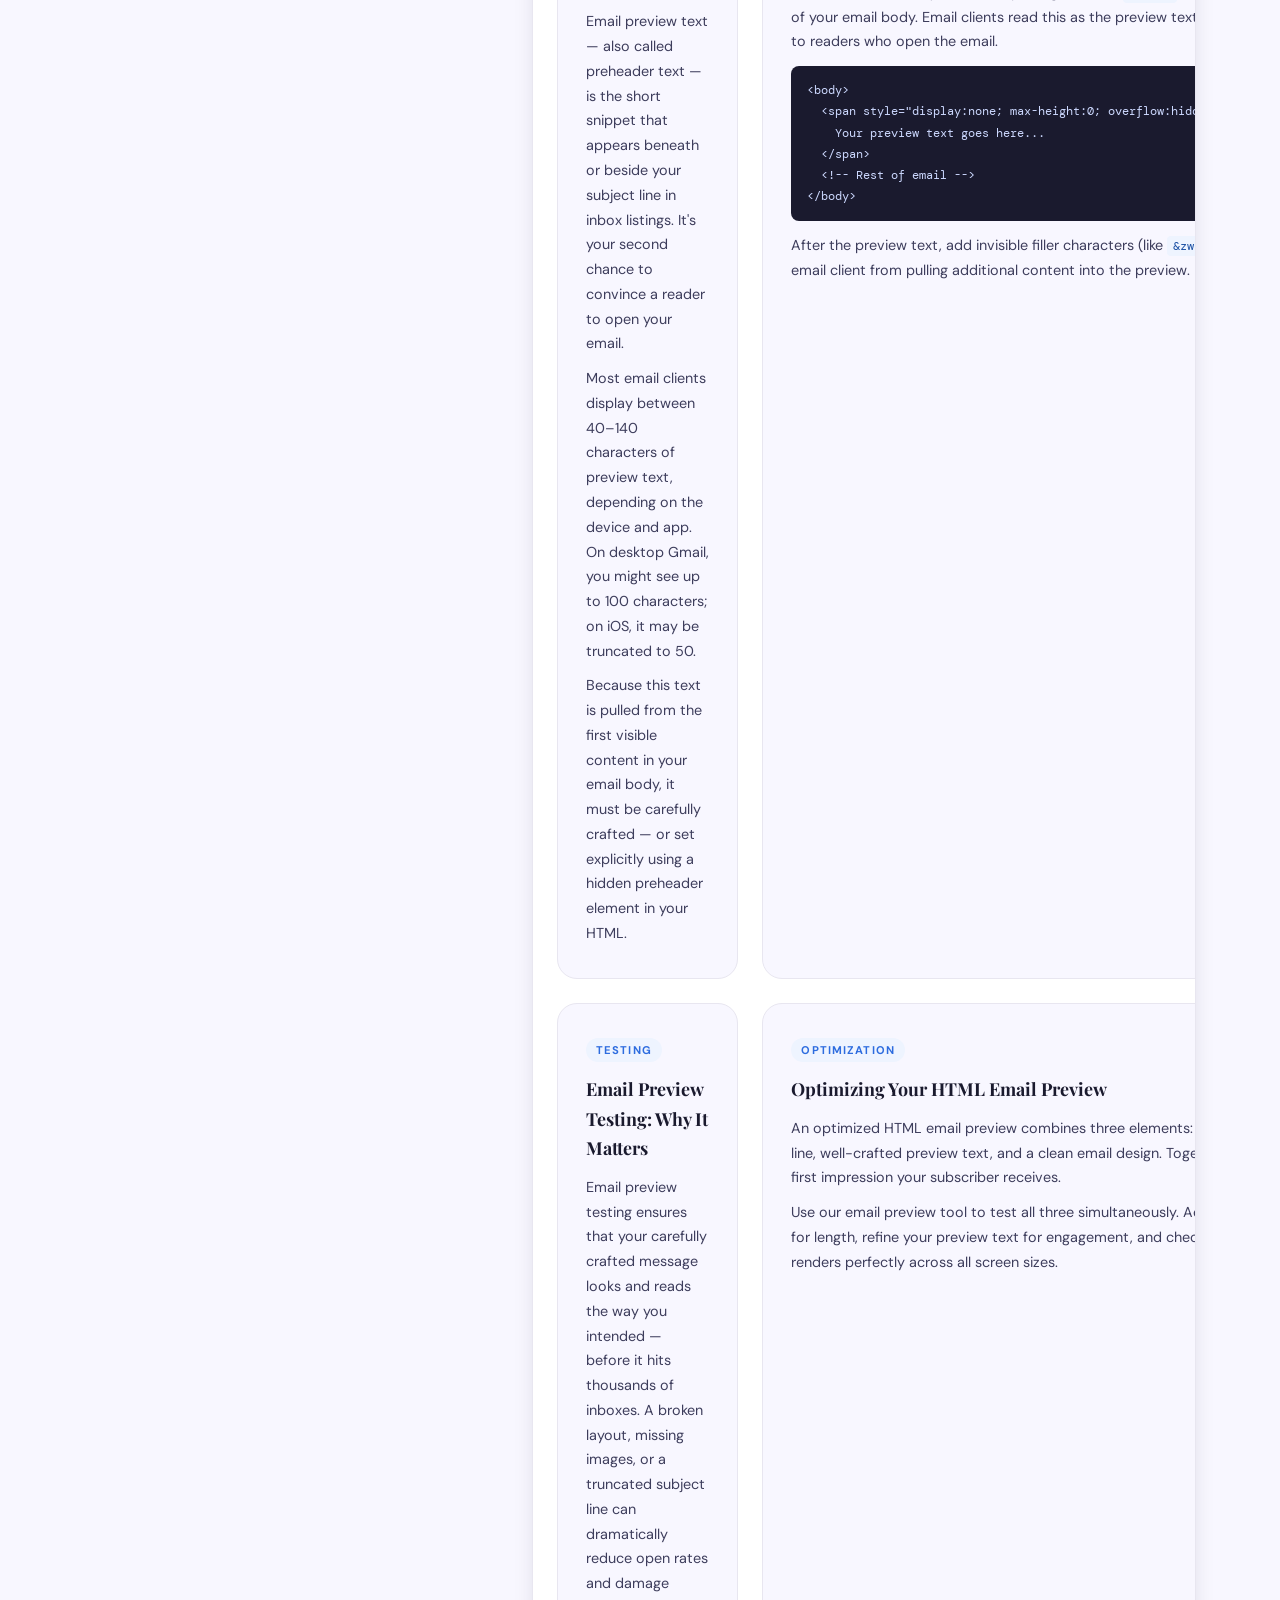
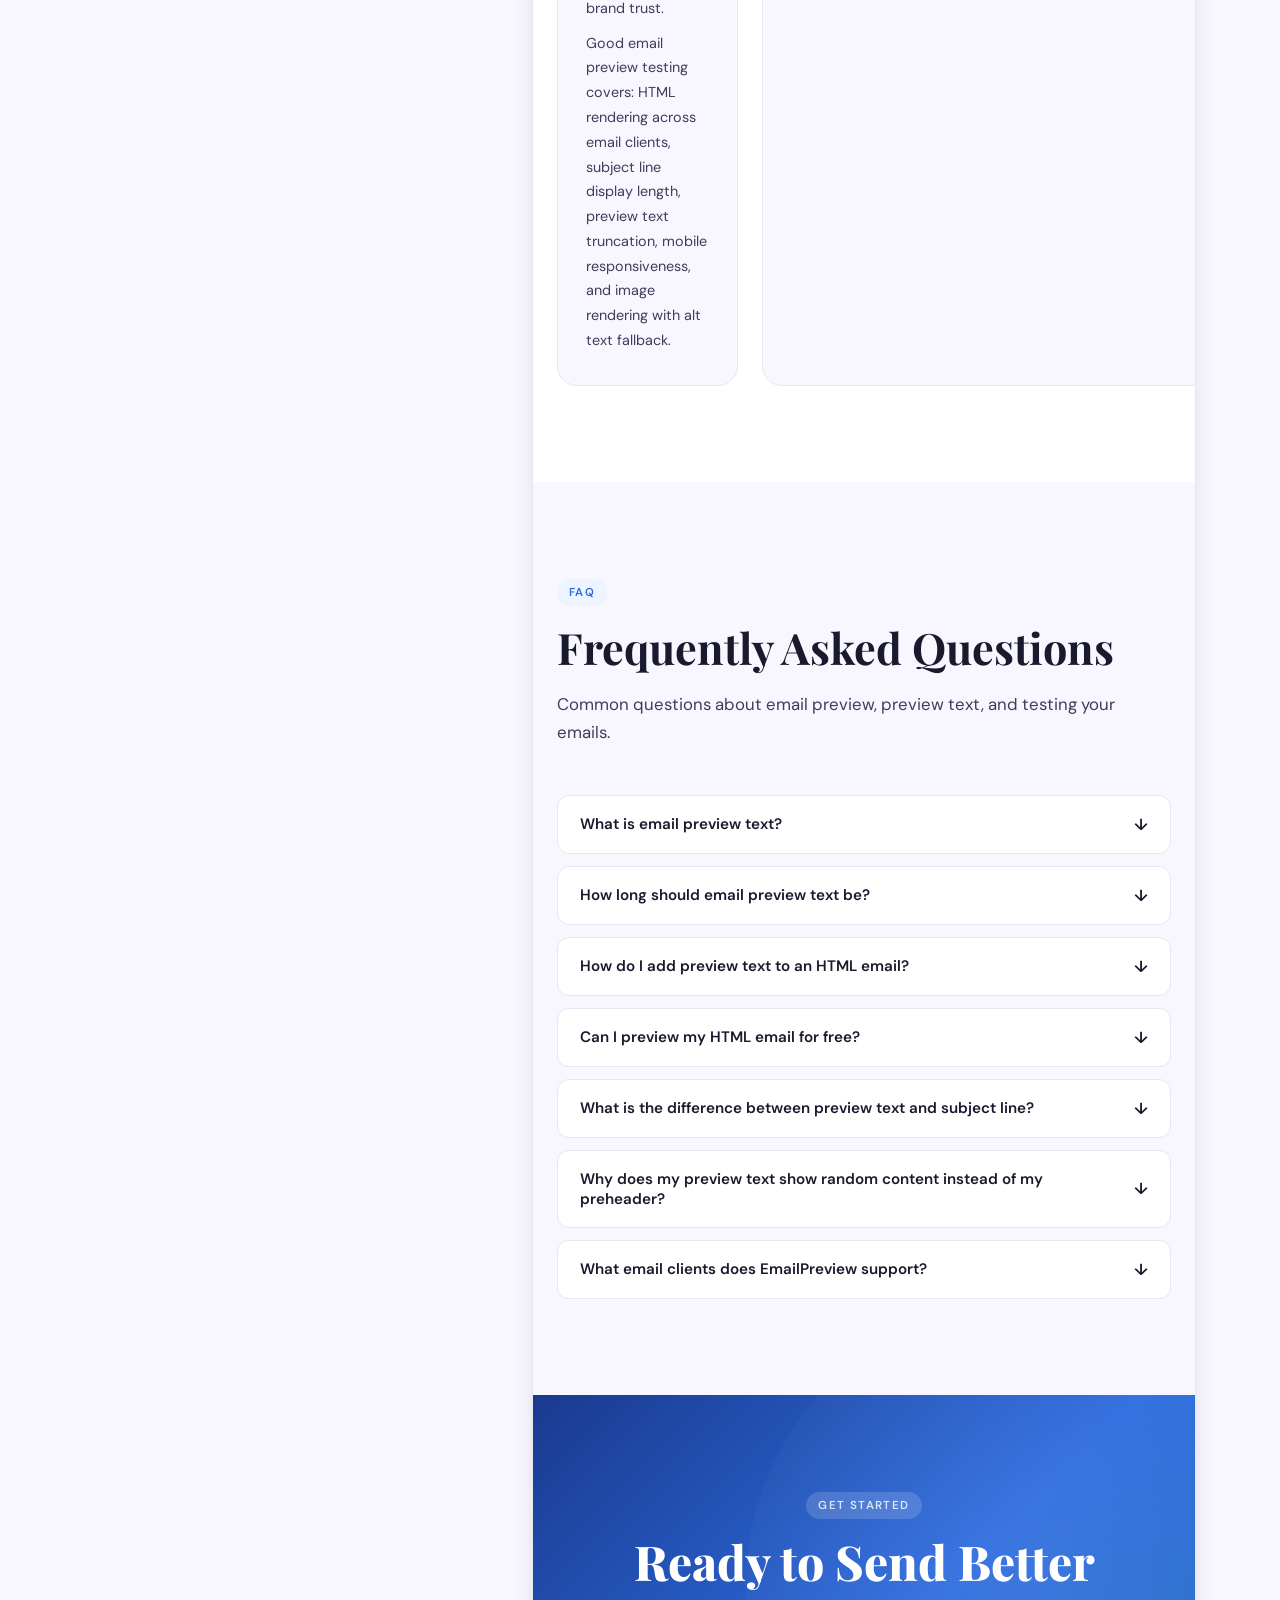
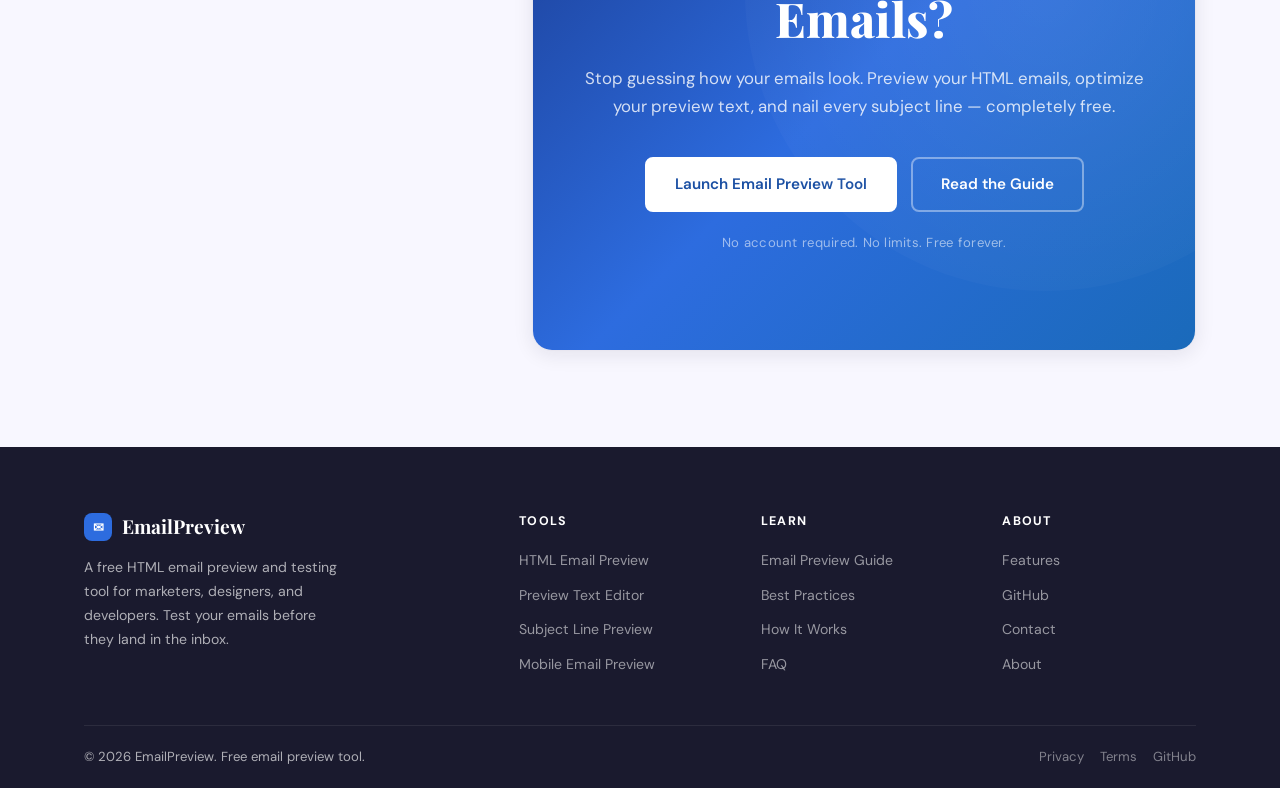
==== commit d587bc1f: "Add files via upload" ====
--- a/index.html
+++ b/index.html
@@ -190,7 +190,7 @@
               <button class="tab-btn active" data-tab="html">HTML Code</button>
               <button class="tab-btn" data-tab="compose">Compose</button>
               <button class="tab-btn" data-tab="previewtext">Preview Text</button>
-            </div>
+            </div>           
 
             <!-- HTML Tab -->
             <div class="tab-content active" id="tab-html">
@@ -308,49 +308,50 @@
               <button class="btn btn-outline" id="copy-html-btn">Copy HTML</button>
               <button class="btn btn-outline" id="download-html-btn">Download</button>
             </div>
-            <div class="email-inbox-mockup">
-  <div class="mockup-header">
-    <div class="mockup-dot r"></div>
-    <div class="mockup-dot y"></div>
-    <div class="mockup-dot g"></div>
-    <span class="mockup-title">Inbox Preview</span>
-  </div>
-  <div class="mockup-row active" id="mockup-row-1">
-    <div class="mockup-avatar" style="background:#4F8EF7"></div>
-    <div class="mockup-content">
-      <div class="mockup-line sender">NewsletterCo</div>
-      <div class="mockup-line subject" id="preview-subject-display">Your weekly digest is here ✨</div>
-      <div class="mockup-line preview" id="preview-text-display">Catch up on everything that happened this week, including our top picks and exclusive...</div>
-    </div>
-    <div class="mockup-meta">
-      <span class="mockup-time">9:41 AM</span>
-    </div>
-  </div>
-  <div class="mockup-row">
-    <div class="mockup-avatar" style="background:#F7A14F"></div>
-    <div class="mockup-content">
-      <div class="mockup-line sender">ShopNow</div>
-      <div class="mockup-line subject">Flash Sale — 50% off today only</div>
-      <div class="mockup-line preview">Don't miss our biggest sale of the year. Hurry, ends tonight at midnight.</div>
-    </div>
-    <div class="mockup-meta">
-      <span class="mockup-time">8:10 AM</span>
-    </div>
-  </div>
-  <div class="mockup-row">
-    <div class="mockup-avatar" style="background:#58C896"></div>
-    <div class="mockup-content">
-      <div class="mockup-line sender">TechBlog</div>
-      <div class="mockup-line subject">AI tools every dev should know</div>
-      <div class="mockup-line preview">We tested 20+ tools so you don't have to. Here are the ones worth your time.</div>
-    </div>
-    <div class="mockup-meta">
-      <span class="mockup-time">7:55 AM</span>
-    </div>
-          </div>
-        </div>
-      </div>
-    </section>
+            <div class="hero-mockup-wrap">
+        <div class="email-inbox-mockup">
+          <div class="mockup-header">
+            <div class="mockup-dot r"></div>
+            <div class="mockup-dot y"></div>
+            <div class="mockup-dot g"></div>
+            <span class="mockup-title">Inbox Preview</span>
+          </div>
+          <div class="mockup-row active" id="mockup-row-1">
+            <div class="mockup-avatar" style="background:#4F8EF7"></div>
+            <div class="mockup-content">
+              <div class="mockup-line sender">NewsletterCo</div>
+              <div class="mockup-line subject" id="preview-subject-display">Your weekly digest is here ✨</div>
+              <div class="mockup-line preview" id="preview-text-display">Catch up on everything that happened this week, including our top picks and exclusive...</div>
+            </div>
+            <div class="mockup-meta">
+              <span class="mockup-time">9:41 AM</span>
+            </div>
+          </div>
+          <div class="mockup-row">
+            <div class="mockup-avatar" style="background:#F7A14F"></div>
+            <div class="mockup-content">
+              <div class="mockup-line sender">ShopNow</div>
+              <div class="mockup-line subject">Flash Sale — 50% off today only</div>
+              <div class="mockup-line preview">Don't miss our biggest sale of the year. Hurry, ends tonight at midnight.</div>
+            </div>
+            <div class="mockup-meta">
+              <span class="mockup-time">8:10 AM</span>
+            </div>
+          </div>
+          <div class="mockup-row">
+            <div class="mockup-avatar" style="background:#58C896"></div>
+            <div class="mockup-content">
+              <div class="mockup-line sender">TechBlog</div>
+              <div class="mockup-line subject">AI tools every dev should know</div>
+              <div class="mockup-line preview">We tested 20+ tools so you don't have to. Here are the ones worth your time.</div>
+            </div>
+            <div class="mockup-meta">
+              <span class="mockup-time">7:55 AM</span>
+            </div>       
+           </div>
+        </div>
+      </div>     
+  
 
     <!-- HOW IT WORKS -->
     <section class="section how-section" id="how-it-works">
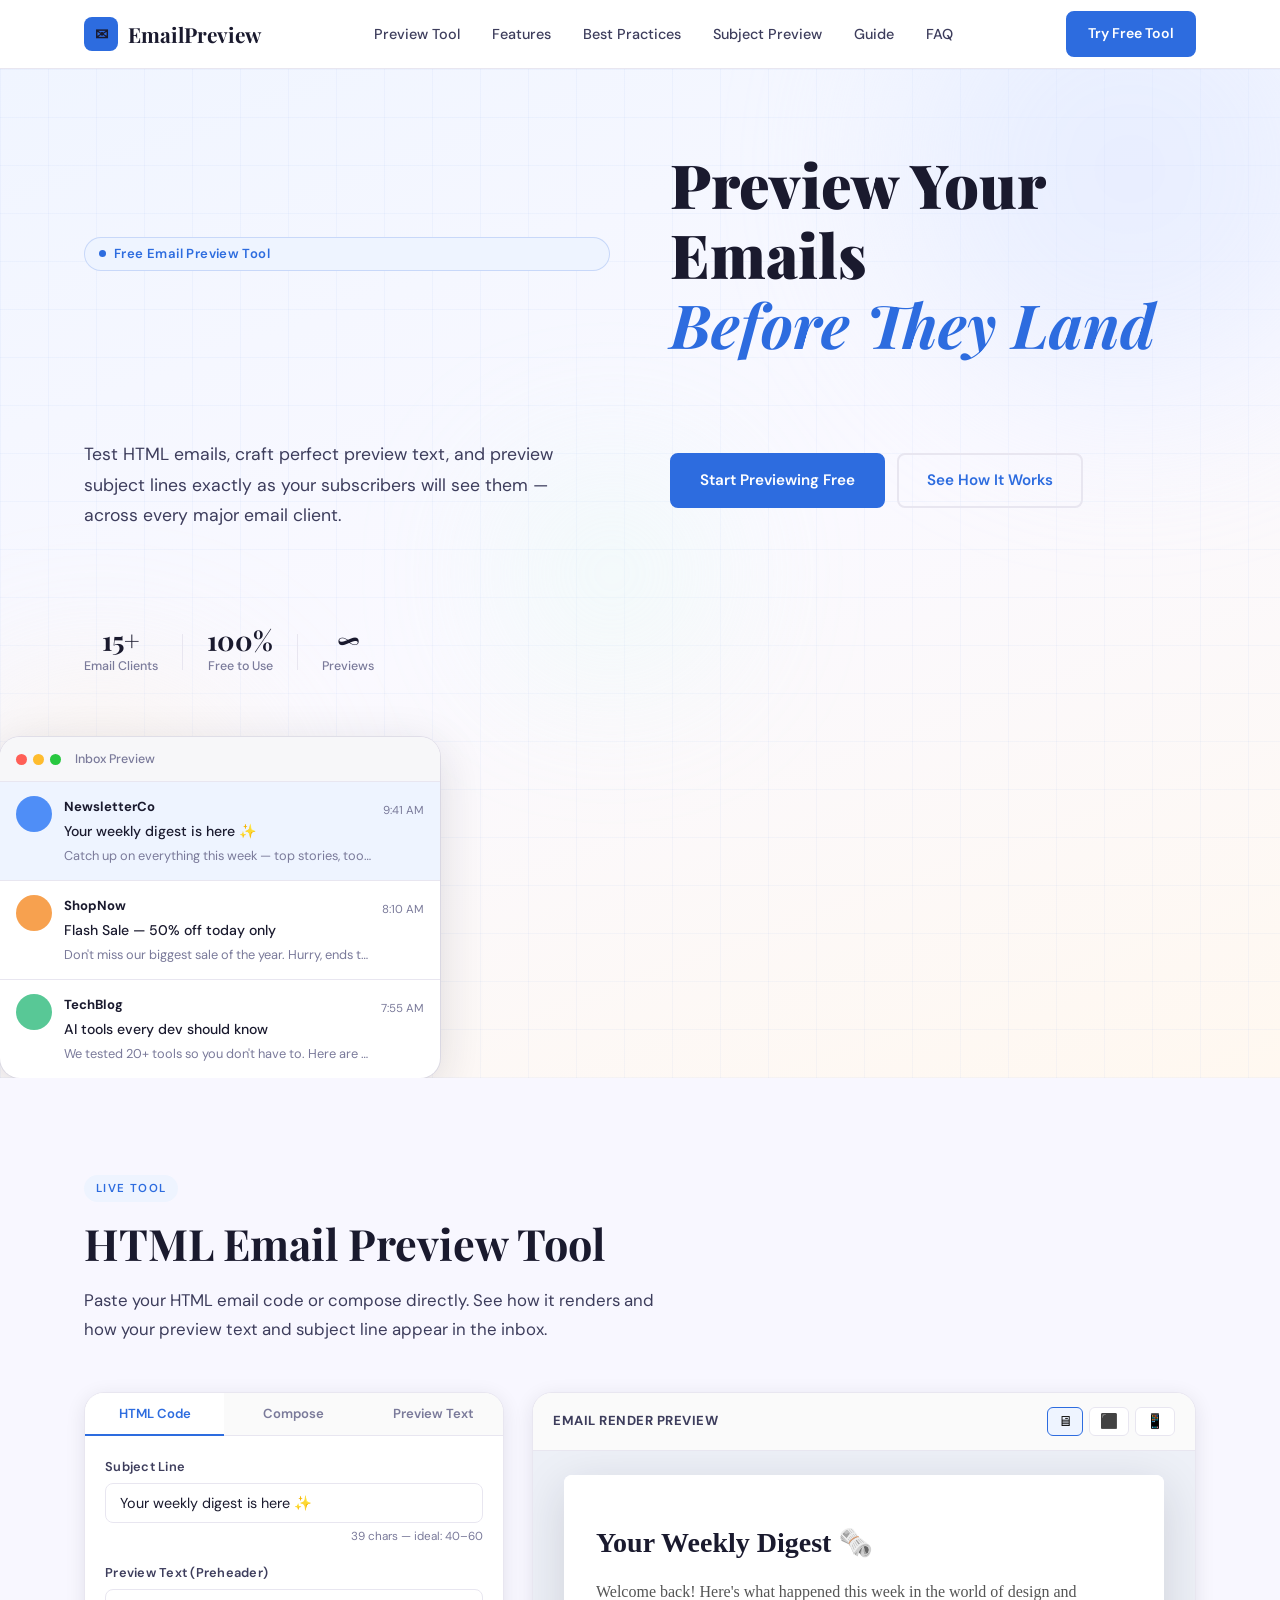
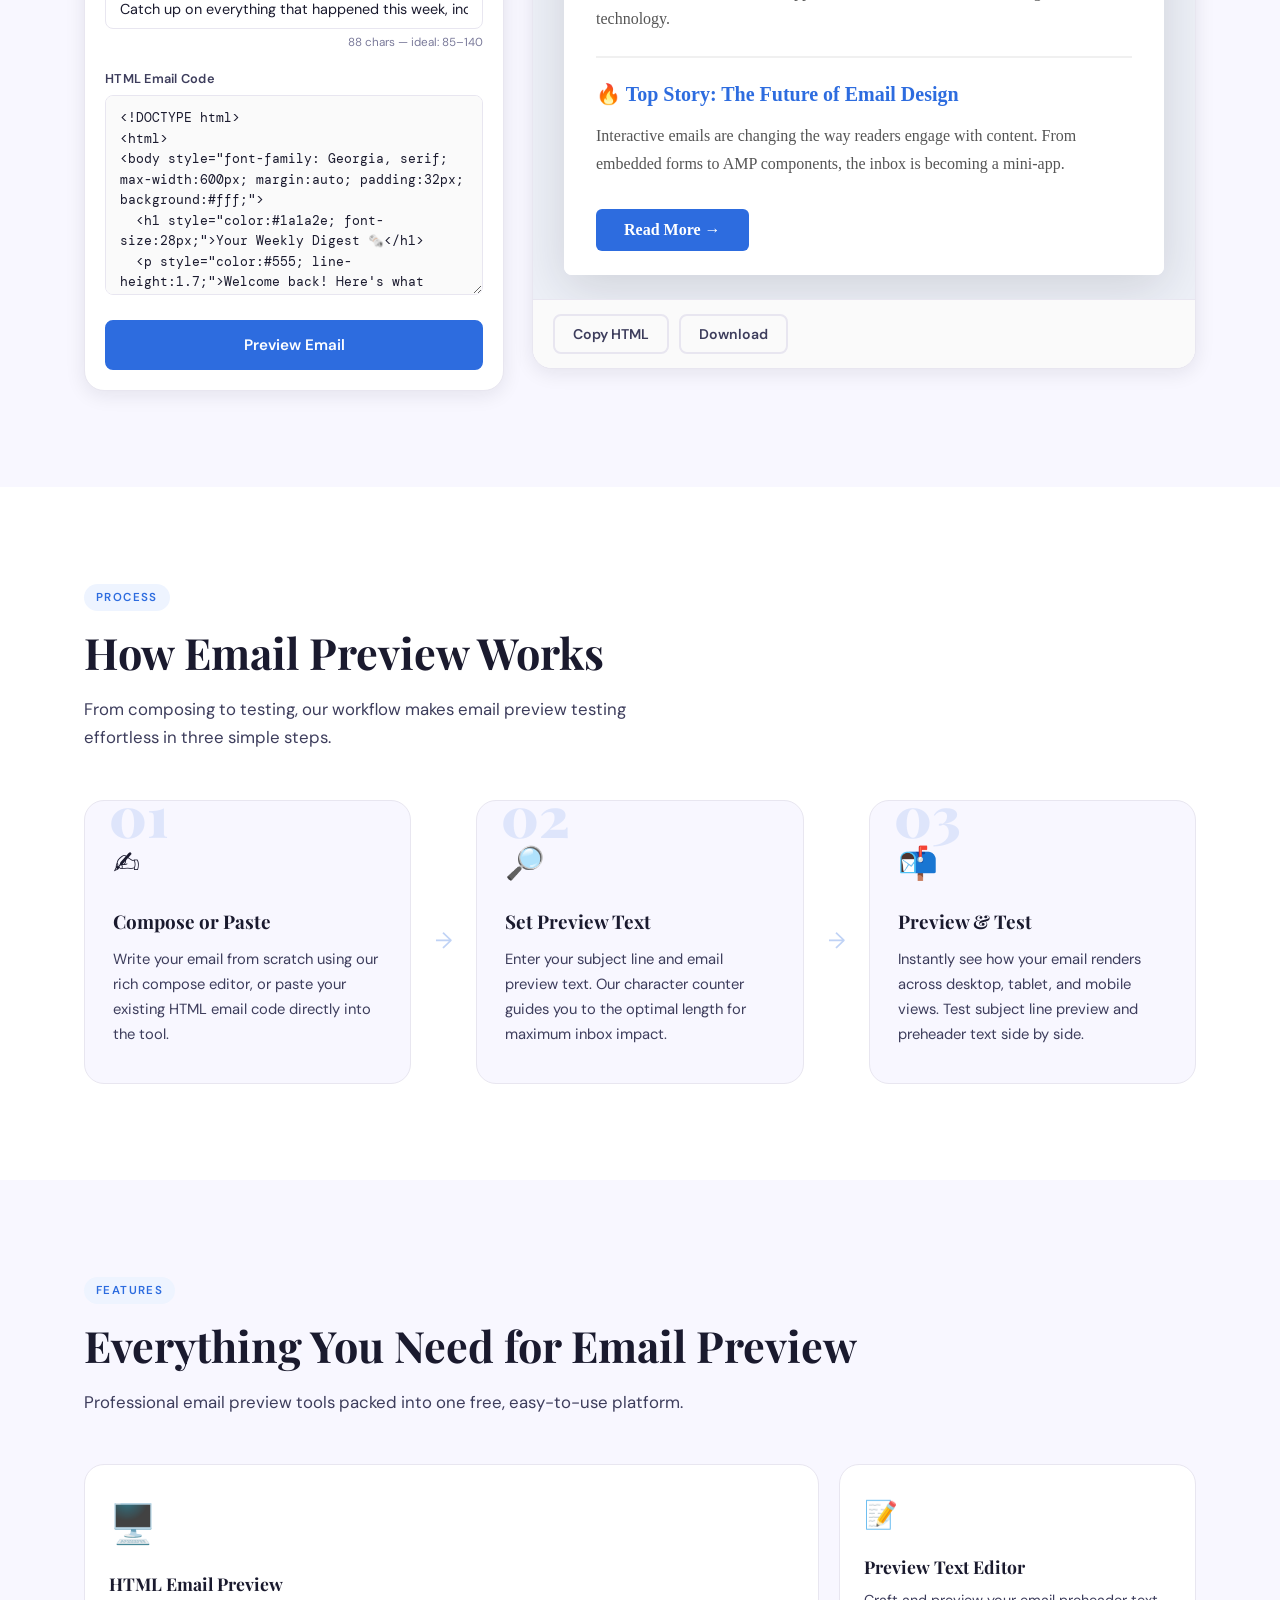
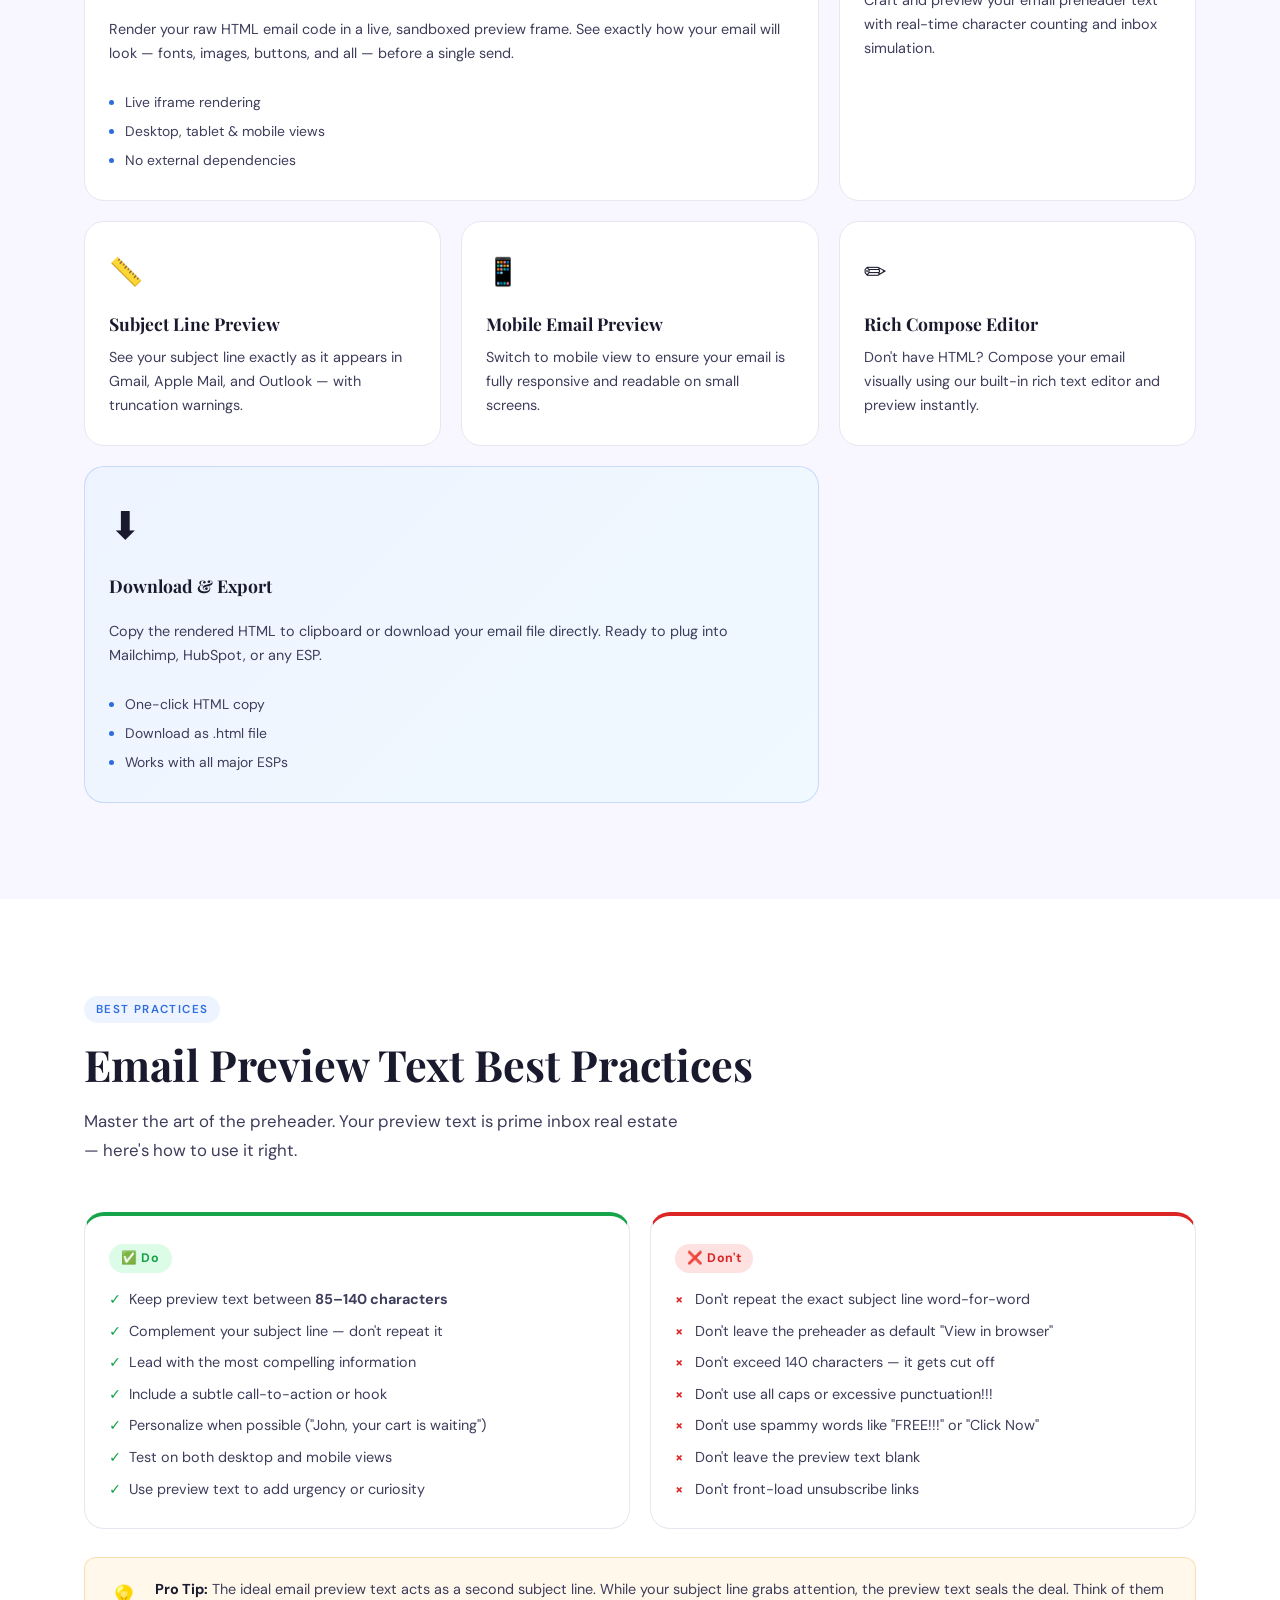
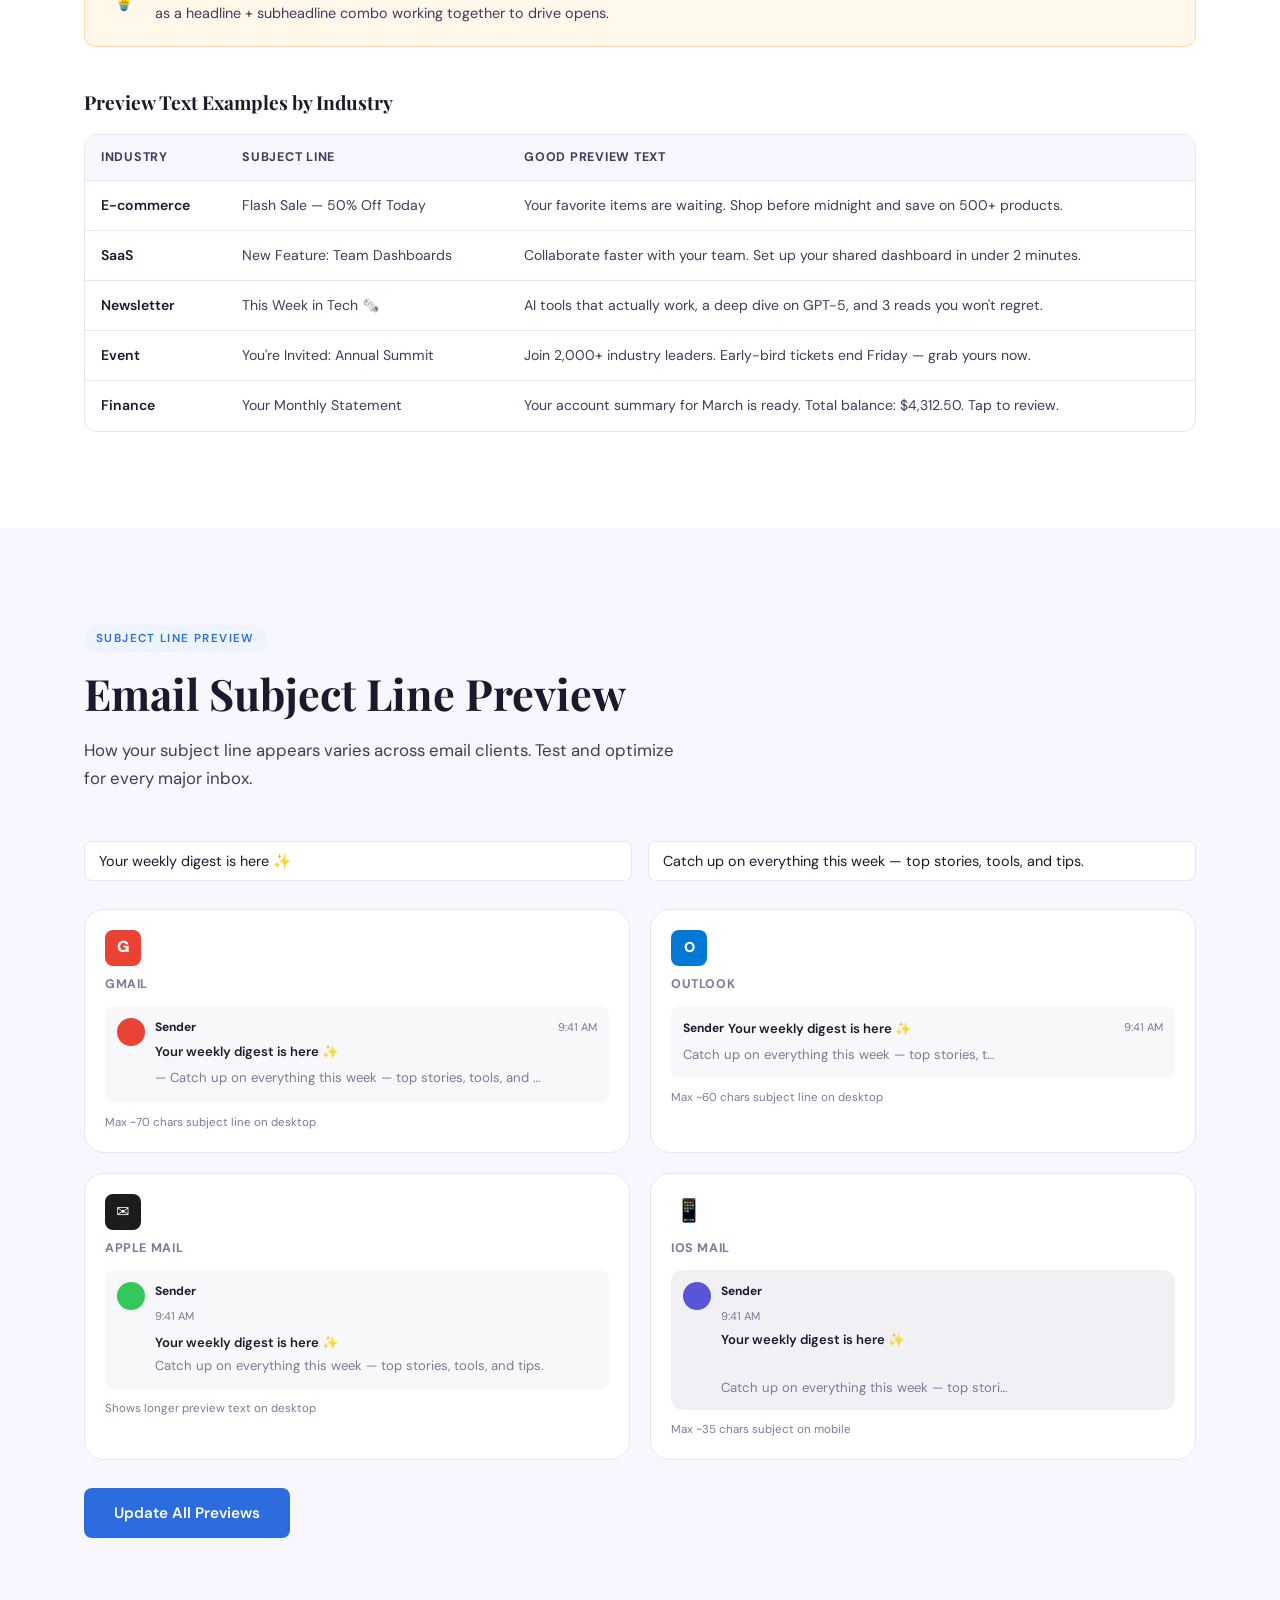
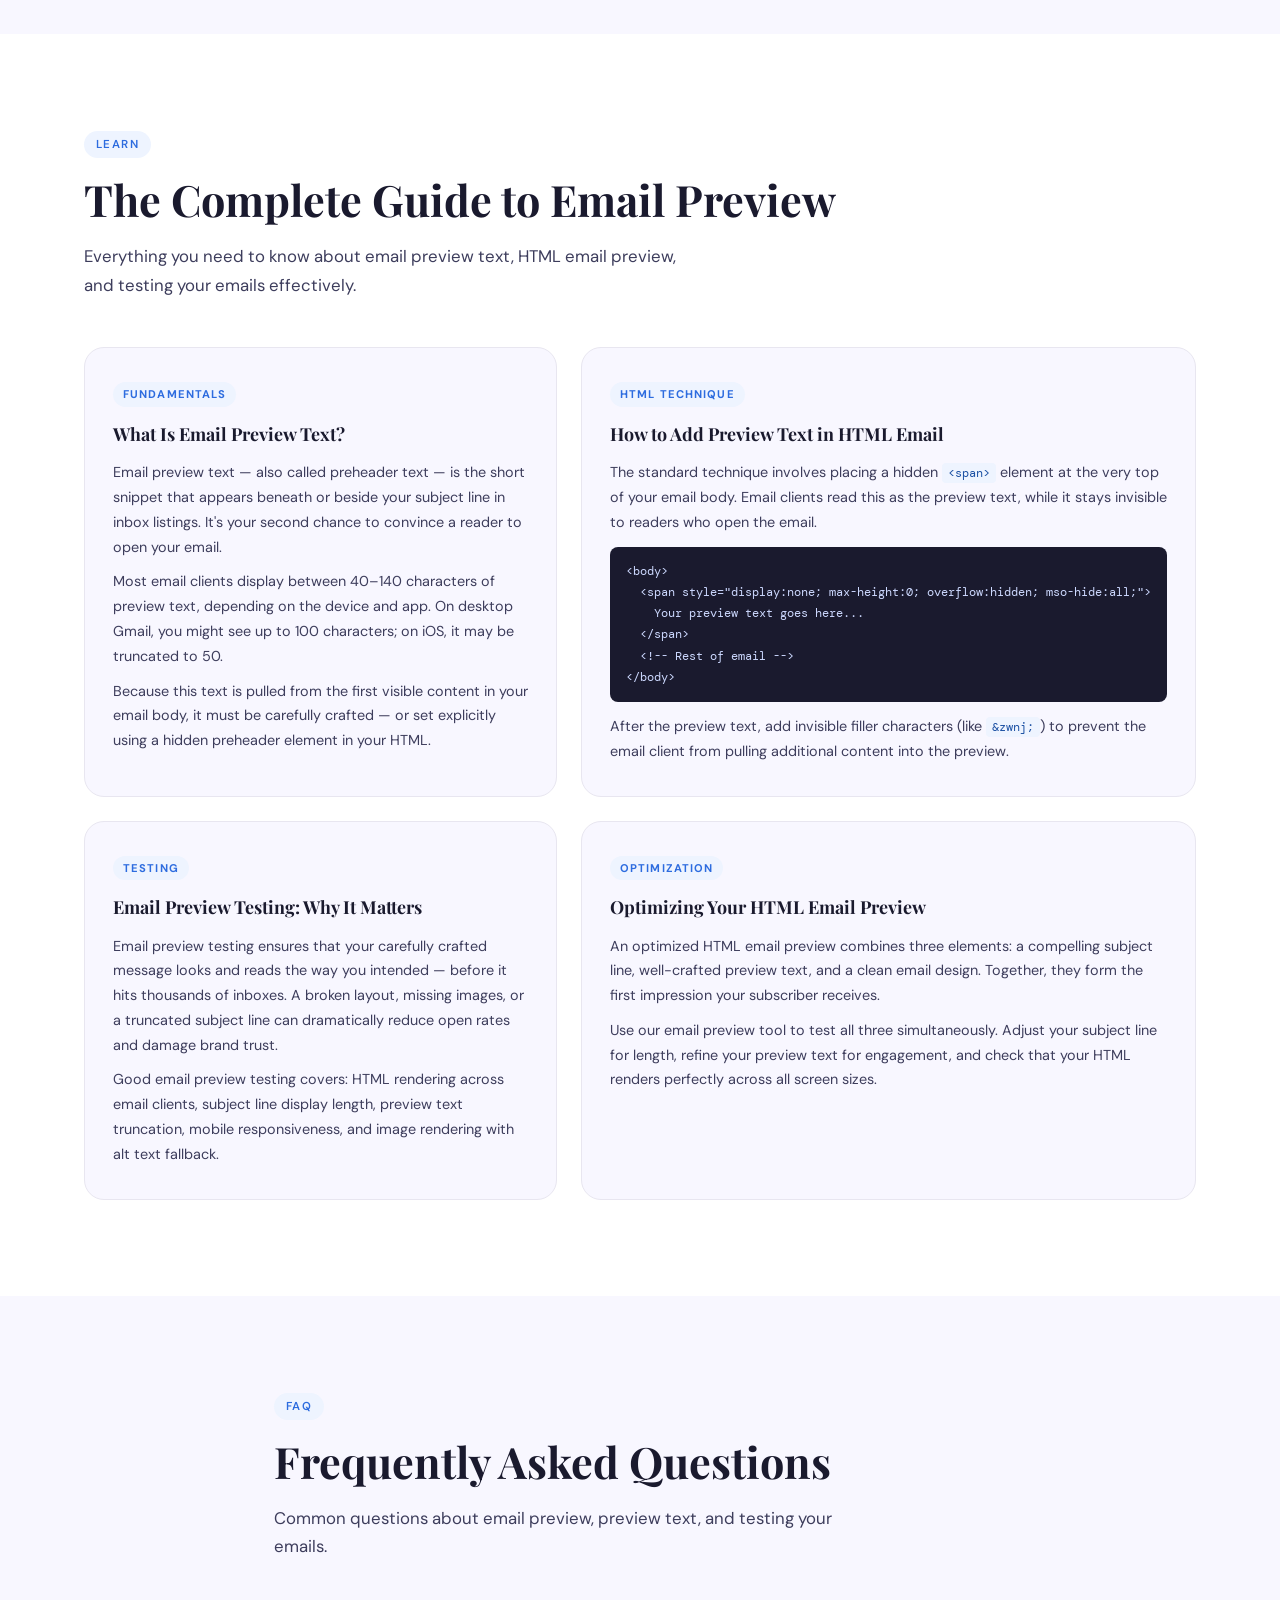
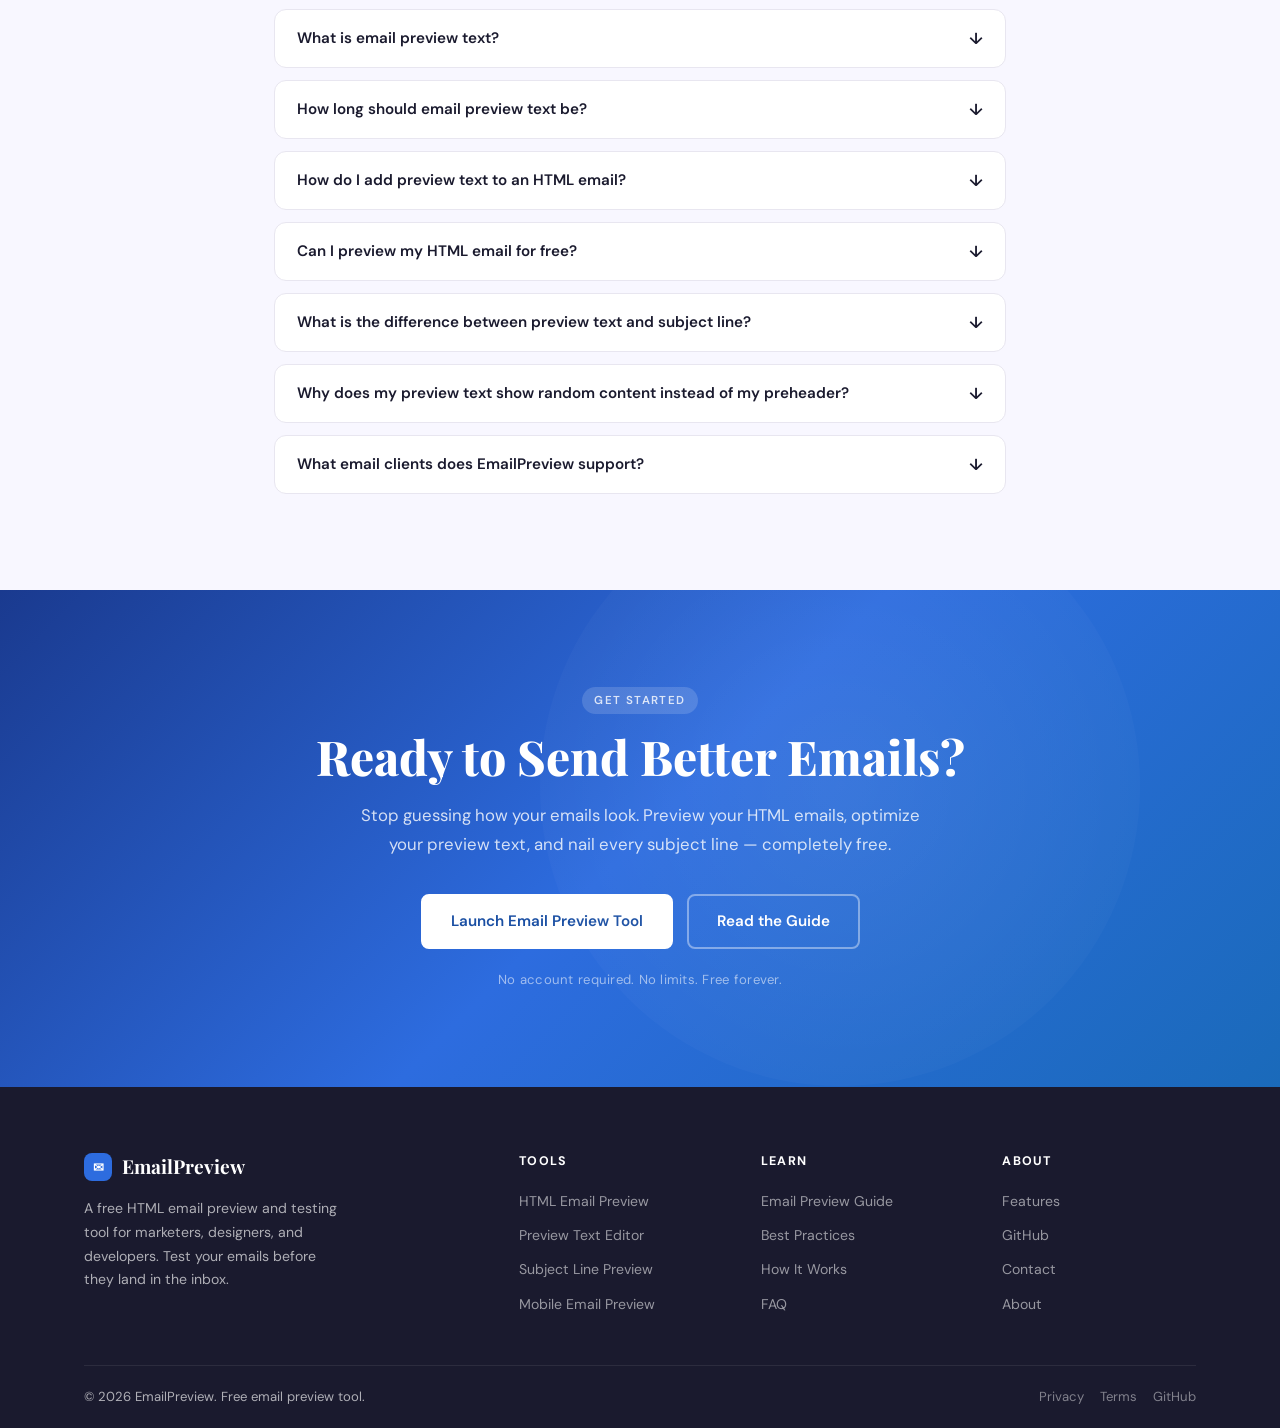
==== commit f227f4dd: "Update index.html" ====
--- a/index.html
+++ b/index.html
@@ -190,7 +190,7 @@
               <button class="tab-btn active" data-tab="html">HTML Code</button>
               <button class="tab-btn" data-tab="compose">Compose</button>
               <button class="tab-btn" data-tab="previewtext">Preview Text</button>
-            </div>           
+            </div>
 
             <!-- HTML Tab -->
             <div class="tab-content active" id="tab-html">
@@ -308,50 +308,10 @@
               <button class="btn btn-outline" id="copy-html-btn">Copy HTML</button>
               <button class="btn btn-outline" id="download-html-btn">Download</button>
             </div>
-            <div class="hero-mockup-wrap">
-        <div class="email-inbox-mockup">
-          <div class="mockup-header">
-            <div class="mockup-dot r"></div>
-            <div class="mockup-dot y"></div>
-            <div class="mockup-dot g"></div>
-            <span class="mockup-title">Inbox Preview</span>
-          </div>
-          <div class="mockup-row active" id="mockup-row-1">
-            <div class="mockup-avatar" style="background:#4F8EF7"></div>
-            <div class="mockup-content">
-              <div class="mockup-line sender">NewsletterCo</div>
-              <div class="mockup-line subject" id="preview-subject-display">Your weekly digest is here ✨</div>
-              <div class="mockup-line preview" id="preview-text-display">Catch up on everything that happened this week, including our top picks and exclusive...</div>
-            </div>
-            <div class="mockup-meta">
-              <span class="mockup-time">9:41 AM</span>
-            </div>
-          </div>
-          <div class="mockup-row">
-            <div class="mockup-avatar" style="background:#F7A14F"></div>
-            <div class="mockup-content">
-              <div class="mockup-line sender">ShopNow</div>
-              <div class="mockup-line subject">Flash Sale — 50% off today only</div>
-              <div class="mockup-line preview">Don't miss our biggest sale of the year. Hurry, ends tonight at midnight.</div>
-            </div>
-            <div class="mockup-meta">
-              <span class="mockup-time">8:10 AM</span>
-            </div>
-          </div>
-          <div class="mockup-row">
-            <div class="mockup-avatar" style="background:#58C896"></div>
-            <div class="mockup-content">
-              <div class="mockup-line sender">TechBlog</div>
-              <div class="mockup-line subject">AI tools every dev should know</div>
-              <div class="mockup-line preview">We tested 20+ tools so you don't have to. Here are the ones worth your time.</div>
-            </div>
-            <div class="mockup-meta">
-              <span class="mockup-time">7:55 AM</span>
-            </div>       
-           </div>
-        </div>
-      </div>     
-  
+          </div>
+        </div>
+      </div>
+    </section>
 
     <!-- HOW IT WORKS -->
     <section class="section how-section" id="how-it-works">
